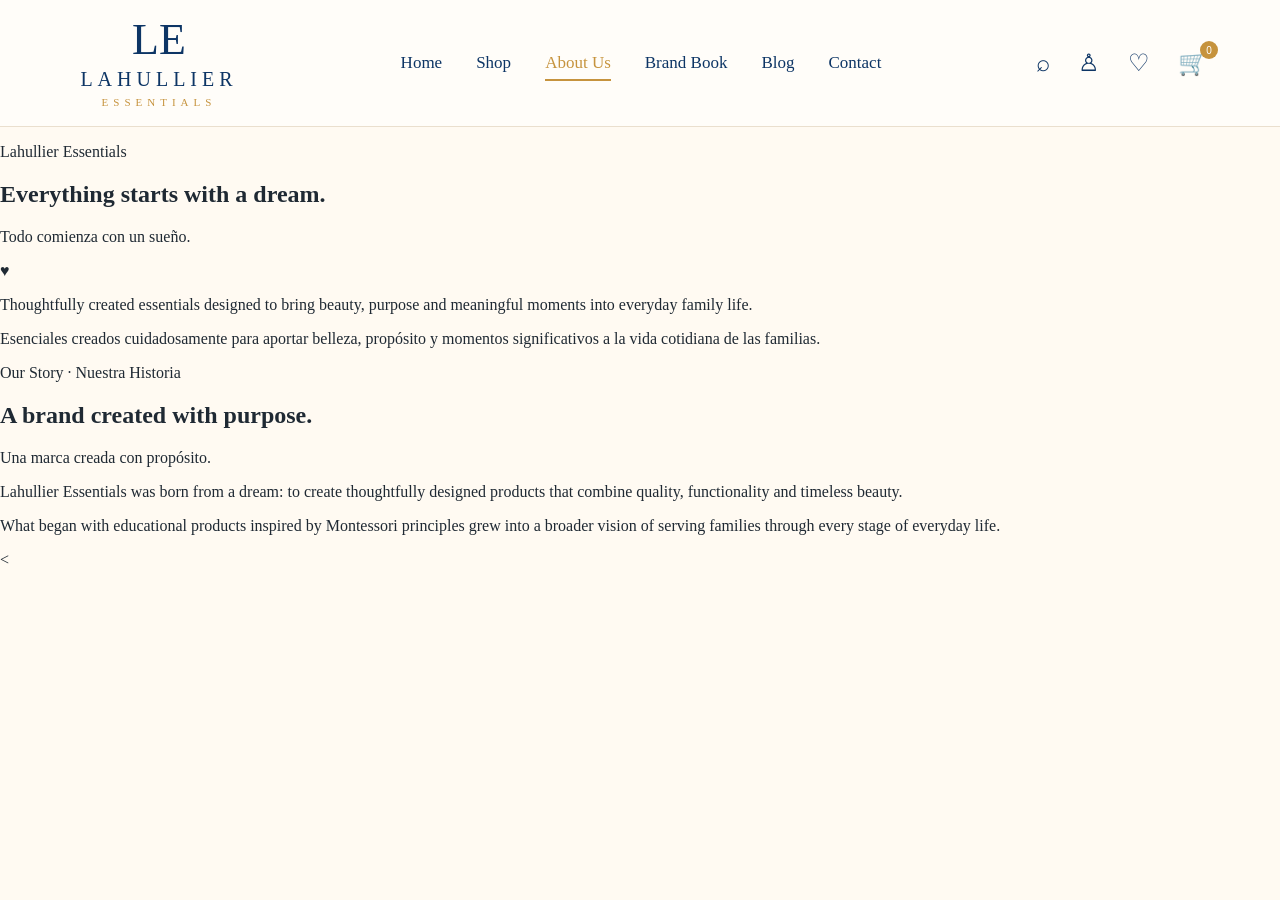
==== about.html @ 842007c2 "Update about.html" ====
<!DOCTYPE html>
<html lang="en">
<head>
    <meta charset="UTF-8">

    <meta
        name="viewport"
        content="width=device-width, initial-scale=1.0"
    >

    <meta
        name="description"
        content="Discover the story, mission, vision and values of Lahullier Essentials."
    >

    <title>About Us | Lahullier Essentials</title>

    <link rel="stylesheet" href="Style.css">
</head>

<body>

    <!-- HEADER -->
    <header class="site-header">

        <a href="index.html" class="brand">
            <div class="brand-monogram">LE</div>

            <div class="brand-name">
                LAHULLIER
            </div>

            <div class="brand-subtitle">
                ESSENTIALS
            </div>
        </a>

        <nav class="main-navigation">
            <a href="index.html">Home</a>
            <a href="shop.html">Shop</a>
            <a href="about.html" class="active">About Us</a>
            <a href="brand-book.html">Brand Book</a>
            <a href="blog.html">Blog</a>
            <a href="contact.html">Contact</a>
        </nav>

        <div class="header-actions">

            <button
                type="button"
                aria-label="Search"
            >
                ⌕
            </button>

            <button
                type="button"
                aria-label="Account"
            >
                ♙
            </button>

            <button
                type="button"
                aria-label="Wishlist"
            >
                ♡
            </button>

            <button
                type="button"
                class="cart-button"
                aria-label="Cart"
            >
                🛒
                <span class="cart-count">0</span>
            </button>

        </div>

    </header>


    <!-- ABOUT HERO -->
    <main>

        <section class="about-hero">

            <div class="about-hero-overlay"></div>

            <div class="about-hero-content">

                <p class="about-eyebrow">
                    Lahullier Essentials
                </p>

                <h1>
                    Everything starts with a dream.
                </h1>

                <p class="about-hero-spanish">
                    Todo comienza con un sueño.
                </p>

                <div class="about-gold-divider">
                    <span></span>
                    <span>♥</span>
                    <span></span>
                </div>

                <p class="about-intro">
                    Thoughtfully created essentials designed to bring
                    beauty, purpose and meaningful moments into everyday
                    family life.
                </p>

                <p class="about-intro-spanish">
                    Esenciales creados cuidadosamente para aportar belleza,
                    propósito y momentos significativos a la vida cotidiana
                    de las familias.
                </p>

            </div>

        </section>


        <!-- OUR STORY -->
        <section class="about-story">

            <div class="about-story-container">

                <div class="about-story-heading">

                    <p class="about-section-label">
                        Our Story · Nuestra Historia
                    </p>

                    <h2>
                        A brand created with purpose.
                    </h2>

                    <p class="about-heading-spanish">
                        Una marca creada con propósito.
                    </p>

                </div>

                <div class="about-story-copy">

                    <div class="about-story-column">

                        <p>
                            Lahullier Essentials was born from a dream:
                            to create thoughtfully designed products that
                            combine quality, functionality and timeless
                            beauty.
                        </p>

                        <p>
                            What began with educational products inspired
                            by Montessori principles grew into a broader
                            vision of serving families through every stage
                            of everyday life.
                        </p>

                    </div>

                    <div class="about-story-column about-story-column-spanish">

                        <
---- Style.css ----
:root {
    --navy: #0d3565;
    --gold: #c6933d;
    --cream: #fffaf2;
    --text: #1f2933;
    --border: #eadfce;
}

* {
    box-sizing: border-box;
}

body {
    margin: 0;
    background: var(--cream);
    color: var(--text);
    font-family: Georgia, "Times New Roman", serif;
}

button,
a {
    font: inherit;
}

.site-header {
    min-height: 120px;
    padding: 18px 5%;
    display: flex;
    align-items: center;
    justify-content: space-between;
    gap: 30px;
    background: rgba(255, 253, 249, 0.97);
    border-bottom: 1px solid var(--border);
}

.brand {
    min-width: 190px;
    color: var(--navy);
    text-align: center;
    text-decoration: none;
}

.brand-monogram {
    font-size: 44px;
    line-height: 1;
}

.brand-name {
    margin-top: 6px;
    font-size: 20px;
    letter-spacing: 5px;
}

.brand-subtitle {
    margin-top: 5px;
    color: var(--gold);
    font-size: 11px;
    letter-spacing: 5px;
}

.main-navigation {
    display: flex;
    align-items: center;
    justify-content: center;
    gap: 34px;
}

.main-navigation a {
    position: relative;
    padding: 12px 0;
    color: var(--navy);
    font-size: 17px;
    text-decoration: none;
}

.main-navigation a:hover,
.main-navigation a.active {
    color: var(--gold);
}

.main-navigation a.active::after {
    content: "";
    position: absolute;
    right: 0;
    bottom: 4px;
    left: 0;
    height: 2px;
    background: var(--gold);
}

.header-actions {
    display: flex;
    align-items: center;
    gap: 12px;
}

.header-actions button {
    position: relative;
    padding: 8px;
    border: 0;
    background: transparent;
    color: var(--navy);
    font-size: 24px;
    cursor: pointer;
}

.cart-count {
    position: absolute;
    top: 0;
    right: -2px;
    width: 18px;
    height: 18px;
    display: grid;
    place-items: center;
    border-radius: 50%;
    background: var(--gold);
    color: white;
    font-family: Arial, sans-serif;
    font-size: 10px;
}

@media (max-width: 950px) {
    .site-header {
        flex-wrap: wrap;
    }

    .main-navigation {
        width: 100%;
        order: 3;
        gap: 18px;
        flex-wrap: wrap;
    }
}
/* ===========================
   HERO
=========================== */

.hero{
    min-height:900px;
    background:#f7f2e8;
    display:flex;
    justify-content:center;
    align-items:center;
    text-align:center;
    padding:120px 30px;
}

.hero-content{
    max-width:900px;
}

.hero-brand{
    margin-bottom:30px;
}

.hero-monogram{
    font-size:110px;
    color:#0d2f63;
    font-family:Georgia,serif;
    line-height:1;
}

.hero-brand-name{
    font-size:60px;
    letter-spacing:8px;
    color:#0d2f63;
    font-family:Georgia,serif;
}

.hero-brand-subtitle{
    margin-top:10px;
    letter-spacing:10px;
    color:#b28b42;
    font-size:22px;
}

.hero-heart{
    color:#b28b42;
    font-size:28px;
    margin-top:20px;
}

}
.hero-title{

    font-size:68px;

    color:#17376d;

    font-family:Georgia,serif;

    line-height:1.2;

    margin-top:40px;

}
.hero-title-spanish{

    font-size:34px;

    margin-top:30px;

    color:#7b5a2f;

    line-height:1.5;

}
/* ===========================
   HERO — AJUSTES COMPLETOS
=========================== */

.hero {
    min-height: 900px;
    padding: 90px 24px 80px;
    background-color: #f8f2e7;
    display: flex;
    align-items: center;
    justify-content: center;
    text-align: center;
}

.hero-content {
    width: min(900px, 100%);
    margin: 0 auto;
}

.hero-title {
    margin: 28px 0 0;
    color: #12386c;
    font-family: Georgia, "Times New Roman", serif;
    font-size: clamp(34px, 5vw, 68px);
    line-height: 1.15;
    font-weight: 500;
}

.hero-title-spanish {
    margin: 26px 0 0;
    color: #7b5a2f;
    font-size: clamp(22px, 3vw, 34px);
    line-height: 1.35;
}

.hero-description {
    max-width: 760px;
    margin: 30px auto 0;
    color: #17376d;
    font-size: 18px;
    line-height: 1.55;
}

.hero-description-spanish {
    color: #6f5430;
}

.hero-divider {
    width: min(340px, 80%);
    margin: 24px auto 0;
    display: flex;
    align-items: center;
    justify-content: center;
    gap: 14px;
}

.hero-divider span:not(.divider-heart) {
    height: 1px;
    flex: 1;
    background: #c9a76a;
}

.divider-heart {
    color: #c6933d;
    font-size: 18px;
}

.hero-divider-small {
    width: min(250px, 70%);
}

.hero-actions {
    margin-top: 34px;
    display: flex;
    justify-content: center;
    gap: 18px;
    flex-wrap: wrap;
}

.hero-button {
    min-width: 210px;
    padding: 14px 24px 12px;
    border: 1px solid #c6933d;
    border-radius: 7px;
    text-decoration: none;
    display: flex;
    flex-direction: column;
    align-items: center;
    gap: 4px;
    transition: 0.2s ease;
}

.hero-button span {
    font-size: 18px;
}

.hero-button small {
    font-size: 13px;
}

.hero-button-primary {
    background: #0d3565;
    color: white;
    border-color: #0d3565;
}

.hero-button-secondary {
    background: rgba(255,255,255,0.55);
    color: #6f5430;
}

.hero-button:hover {
    transform: translateY(-2px);
}

@media (max-width: 700px) {
    .hero {
        min-height: auto;
        padding: 70px 18px 60px;
    }

    .hero-monogram {
        font-size: 72px;
    }

    .hero-brand-name {
        font-size: 34px;
        letter-spacing: 5px;
    }

    .hero-brand-subtitle {
        font-size: 14px;
        letter-spacing: 7px;
    }

    .hero-description {
        font-size: 16px;
    }

    .hero-button {
        width: 100%;
        max-width: 320px;
    }
}
.hero {
  min-height: 100vh;
  background-size: cover;
  background-position: center;
  background-repeat: no-repeat;
  display: flex;
  justify-content: center;
  align-items: center;
  padding: 120px 20px 80px;
}

.hero-content {
  max-width: 820px;
  text-align: center;
}

.hero-content img {
  width: 320px;
  margin-bottom: 25px;
}

.hero-title {
  font-size: 64px;
  line-height: 1.2;
}

.hero-title-spanish {
  font-size: 34px;
  margin-top: 30px;
}

.hero-description,
.hero-description-spanish {
  max-width: 700px;
  margin: 30px auto;
  line-height: 1.8;
}

.hero-buttons {
  margin-top: 45px;
  display: flex;
  justify-content: center;
  gap: 25px;
  flex-wrap: wrap;
}
/* HERO CON EL DISEÑO OFICIAL */

.hero-image-section {
    width: 100%;
    margin: 0;
    padding: 0;
    background: #fffaf2;
    overflow: hidden;
}

.hero-image {
    display: block;
    width: 100%;
    height: auto;
    object-fit: contain;
}
.hero-image {
    display: block;
    width: 100%;
    height: auto;
    object-fit: contain;
}
.hero{
    background-image: url("https://raw.githubusercontent.com/Yissel21/lahullier-essentials-website/main/assets/C2409849-1DB2-41C2-B281-17C211411EC6.png");
    background-size: cover;
    background-position: center;
    background-repeat: no-repeat;

    min-height: 100vh;

    display:flex;
    justify-content:center;
    align-items:center;

    padding:120px 20px;
}
/* Evita que el contenido del Hero se duplique sobre la imagen */
.hero-content {
  display: none;
}

.hero {
  width: 100%;
  min-height: 0;
  aspect-ratio: 1536 / 1024;

  background-image: url("8F7D37EC-8838-4BB7-A083-94ACF7259792.png");
  background-size: cover;
  background-position: center;
  background-repeat: no-repeat;

  padding: 0;
  display: block;
}
.hero {
  width: 100%;
  margin: 0;
  padding: 0;
  min-height: 0;
  display: block;
  background: none;
}

.hero-photo {
  display: block;
  width: 100%;
  height: auto;
  margin: 0;
}
.hero{
    background:none;
    padding:0;
    margin:0;
    min-height:0;
}

.hero-photo{
    display:block;
    width:100%;
    height:auto;
}
.hero {
  margin: 0;
  padding: 0;
  background: none;
  min-height: 0;
}

.hero-photo {
  display: block;
  width: 100%;
  height: auto;
  margin: 0;
}
/* ===========================
   OUR STORY
=========================== */

.story-section {
    padding: 110px 6%;
    background: #fffaf2;
}

.story-container {
    width: min(850px, 100%);
    margin: 0 auto;
    display: grid;
    grid-template-columns: 1fr;
    align-items: center;
    gap: 40px;
    text-align: center;
}
.story-image {
    overflow: hidden;
    border-radius: 6px;
    box-shadow: 0 20px 50px rgba(35, 45, 55, 0.12);
}

.story-image img {
    display: block;
    width: 100%;
    min-height: 620px;
    object-fit: cover;
    object-position: center;
}

.story-content {
    max-width: 850px;
    margin: 0 auto;
    text-align: center;
}

.section-label {
    margin: 0 0 16px;
    color: #c6933d;
    font-family: Arial, sans-serif;
    font-size: 13px;
    font-weight: 700;
    letter-spacing: 3px;
    text-transform: uppercase;
}

.story-content h2 {
    margin: 0;
    color: #0d3565;
    font-family: Georgia, "Times New Roman", serif;
    font-size: clamp(38px, 5vw, 62px);
    font-weight: 500;
    line-height: 1.1;
}

.story-heading-spanish {
    margin: 14px 0 0;
    color: #9b7538;
    font-size: 25px;
    font-style: italic;
}

.story-divider {
    width: 210px;
    margin: 28px auto;
    display: flex;
    align-items: center;
    gap: 12px;
}

.story-divider span:first-child,
.story-divider span:last-child {
    height: 1px;
    flex: 1;
    background: #c9a76a;
}

.story-divider span:nth-child(2) {
    color: #c6933d;
}

.story-content p {
    color: #26384d;
    font-family: Arial, sans-serif;
    font-size: 17px;
    line-height: 1.75;
}

.story-content .story-spanish {
    color: #745c3c;
    font-style: italic;
}

.story-button {
    width: fit-content;
    margin: 30px auto 0;
    padding: 14px 30px;
    display: flex;
    flex-direction: column;
    align-items: center;
    gap: 3px;
    border-radius: 6px;
    background: #0d3565;
    color: #ffffff;
    text-decoration: none;
    transition: transform 0.2s ease, background 0.2s ease;
}

.story-button span {
    font-size: 17px;
}

.story-button small {
    color: #ead6ae;
    font-size: 12px;
}

.story-button:hover {
    transform: translateY(-2px);
    background: #09294f;
}

@media (max-width: 850px) {
    .story-section {
        padding: 75px 22px;
    }

    .story-container {
        grid-template-columns: 1fr;
        gap: 45px;
    }

    .story-image img {
        min-height: 420px;
    }

    .story-content {
        max-width: none;
    }
}

@media (max-width: 520px) {
    .story-section {
        padding: 55px 18px;
    }

    .story-image img {
        min-height: 320px;
    }

    .story-content p {
        font-size: 16px;
    }

    .story-button {
        width: 100%;
    }
}
html {
    scroll-behavior: smooth;
}
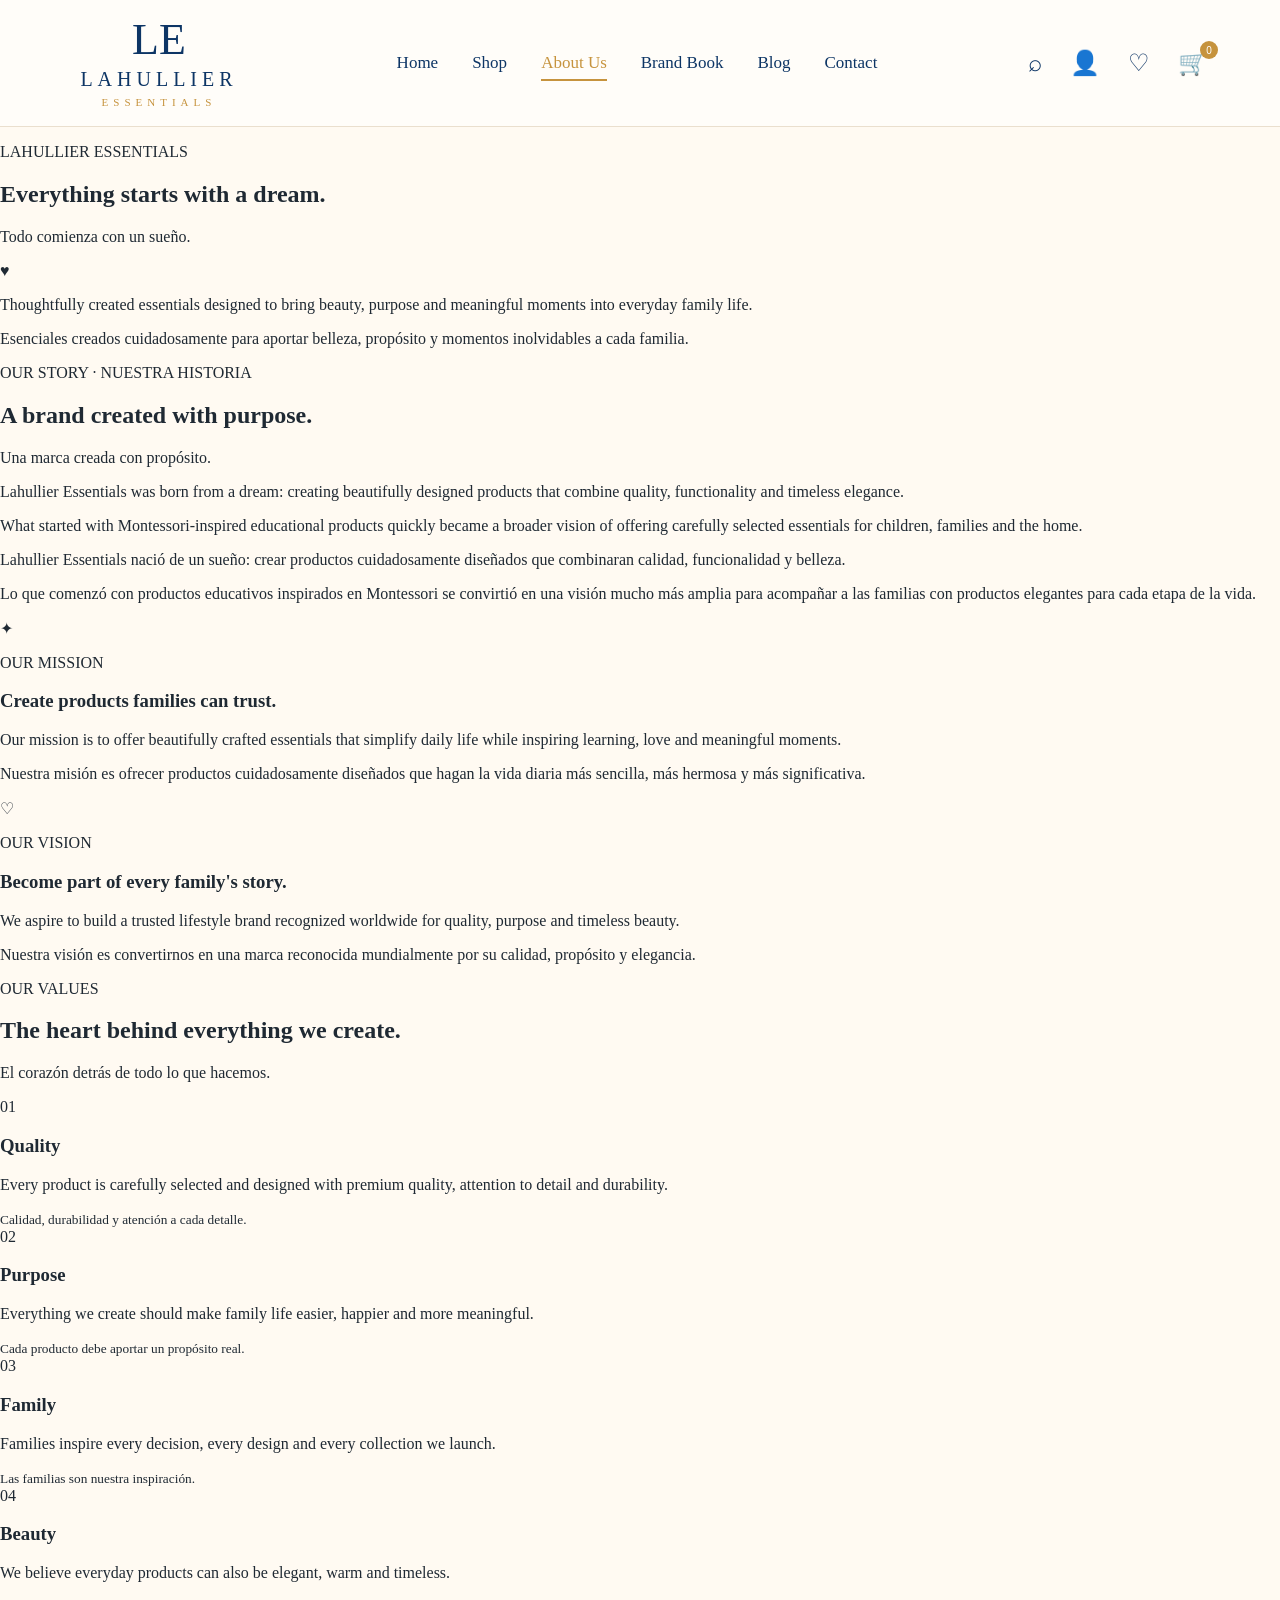
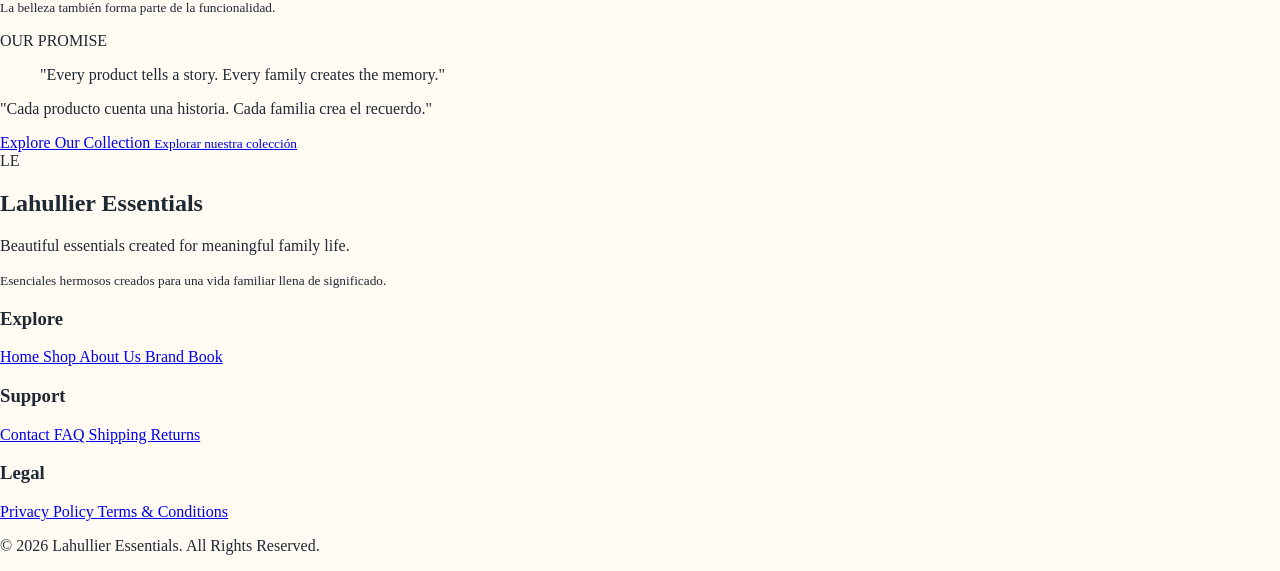
==== commit bceeaa50: "Update about.html" ====
--- a/about.html
+++ b/about.html
@@ -1,171 +1,642 @@
 <!DOCTYPE html>
 <html lang="en">
+
 <head>
-    <meta charset="UTF-8">
-
-    <meta
-        name="viewport"
-        content="width=device-width, initial-scale=1.0"
-    >
-
-    <meta
-        name="description"
-        content="Discover the story, mission, vision and values of Lahullier Essentials."
-    >
-
-    <title>About Us | Lahullier Essentials</title>
-
-    <link rel="stylesheet" href="Style.css">
+
+<meta charset="UTF-8">
+
+<meta name="viewport"
+content="width=device-width, initial-scale=1.0">
+
+<meta name="description"
+content="Discover the story behind Lahullier Essentials.">
+
+<title>About Us | Lahullier Essentials</title>
+
+<link rel="stylesheet" href="Style.css">
+
 </head>
 
 <body>
 
-    <!-- HEADER -->
-    <header class="site-header">
-
-        <a href="index.html" class="brand">
-            <div class="brand-monogram">LE</div>
-
-            <div class="brand-name">
-                LAHULLIER
-            </div>
-
-            <div class="brand-subtitle">
-                ESSENTIALS
-            </div>
-        </a>
-
-        <nav class="main-navigation">
-            <a href="index.html">Home</a>
-            <a href="shop.html">Shop</a>
-            <a href="about.html" class="active">About Us</a>
-            <a href="brand-book.html">Brand Book</a>
-            <a href="blog.html">Blog</a>
-            <a href="contact.html">Contact</a>
-        </nav>
-
-        <div class="header-actions">
-
-            <button
-                type="button"
-                aria-label="Search"
-            >
-                ⌕
-            </button>
-
-            <button
-                type="button"
-                aria-label="Account"
-            >
-                ♙
-            </button>
-
-            <button
-                type="button"
-                aria-label="Wishlist"
-            >
-                ♡
-            </button>
-
-            <button
-                type="button"
-                class="cart-button"
-                aria-label="Cart"
-            >
-                🛒
-                <span class="cart-count">0</span>
-            </button>
-
-        </div>
-
-    </header>
-
-
-    <!-- ABOUT HERO -->
-    <main>
-
-        <section class="about-hero">
-
-            <div class="about-hero-overlay"></div>
-
-            <div class="about-hero-content">
-
-                <p class="about-eyebrow">
-                    Lahullier Essentials
-                </p>
-
-                <h1>
-                    Everything starts with a dream.
-                </h1>
-
-                <p class="about-hero-spanish">
-                    Todo comienza con un sueño.
-                </p>
-
-                <div class="about-gold-divider">
-                    <span></span>
-                    <span>♥</span>
-                    <span></span>
-                </div>
-
-                <p class="about-intro">
-                    Thoughtfully created essentials designed to bring
-                    beauty, purpose and meaningful moments into everyday
-                    family life.
-                </p>
-
-                <p class="about-intro-spanish">
-                    Esenciales creados cuidadosamente para aportar belleza,
-                    propósito y momentos significativos a la vida cotidiana
-                    de las familias.
-                </p>
-
-            </div>
-
-        </section>
-
-
-        <!-- OUR STORY -->
-        <section class="about-story">
-
-            <div class="about-story-container">
-
-                <div class="about-story-heading">
-
-                    <p class="about-section-label">
-                        Our Story · Nuestra Historia
-                    </p>
-
-                    <h2>
-                        A brand created with purpose.
-                    </h2>
-
-                    <p class="about-heading-spanish">
-                        Una marca creada con propósito.
-                    </p>
-
-                </div>
-
-                <div class="about-story-copy">
-
-                    <div class="about-story-column">
-
-                        <p>
-                            Lahullier Essentials was born from a dream:
-                            to create thoughtfully designed products that
-                            combine quality, functionality and timeless
-                            beauty.
-                        </p>
-
-                        <p>
-                            What began with educational products inspired
-                            by Montessori principles grew into a broader
-                            vision of serving families through every stage
-                            of everyday life.
-                        </p>
-
-                    </div>
-
-                    <div class="about-story-column about-story-column-spanish">
-
-                        <
+<header class="site-header">
+
+<a href="index.html" class="brand">
+
+<div class="brand-monogram">
+LE
+</div>
+
+<div class="brand-name">
+LAHULLIER
+</div>
+
+<div class="brand-subtitle">
+ESSENTIALS
+</div>
+
+</a>
+
+<nav class="main-navigation">
+
+<a href="index.html">
+Home
+</a>
+
+<a href="shop.html">
+Shop
+</a>
+
+<a href="about.html" class="active">
+About Us
+</a>
+
+<a href="brand-book.html">
+Brand Book
+</a>
+
+<a href="blog.html">
+Blog
+</a>
+
+<a href="contact.html">
+Contact
+</a>
+
+</nav>
+
+<div class="header-actions">
+
+<button>⌕</button>
+
+<button>👤</button>
+
+<button>♡</button>
+
+<button class="cart-button">
+🛒
+<span class="cart-count">0</span>
+</button>
+
+</div>
+
+</header>
+
+<main>
+
+<section class="about-hero">
+
+<div class="about-hero-overlay"></div>
+
+<div class="about-hero-content">
+
+<p class="about-eyebrow">
+LAHULLIER ESSENTIALS
+</p>
+
+<h1>
+Everything starts with a dream.
+</h1>
+
+<p class="about-hero-spanish">
+Todo comienza con un sueño.
+</p>
+
+<div class="about-gold-divider">
+
+<span></span>
+
+<span>♥</span>
+
+<span></span>
+
+</div>
+
+<p class="about-intro">
+
+Thoughtfully created essentials
+designed to bring beauty,
+purpose and meaningful moments
+into everyday family life.
+
+</p>
+
+<p class="about-intro-spanish">
+
+Esenciales creados cuidadosamente
+para aportar belleza,
+propósito y momentos
+inolvidables a cada familia.
+
+</p>
+
+</div>
+
+</section>
+
+<section class="about-story">
+
+<div class="about-story-container">
+
+<div class="about-story-heading">
+
+<p class="about-section-label">
+
+OUR STORY · NUESTRA HISTORIA
+
+</p>
+
+<h2>
+
+A brand created with purpose.
+
+</h2>
+
+<p class="about-heading-spanish">
+
+Una marca creada con propósito.
+
+</p>
+
+</div>
+
+<div class="about-story-copy">
+
+<div class="about-story-column">
+    <p>
+
+Lahullier Essentials was born from
+a dream: creating beautifully
+designed products that combine
+quality, functionality and timeless
+elegance.
+
+</p>
+
+<p>
+
+What started with Montessori-inspired
+educational products quickly became
+a broader vision of offering carefully
+selected essentials for children,
+families and the home.
+
+</p>
+
+</div>
+
+<div class="about-story-column about-story-column-spanish">
+
+<p>
+
+Lahullier Essentials nació de un sueño:
+crear productos cuidadosamente
+diseñados que combinaran calidad,
+funcionalidad y belleza.
+
+</p>
+
+<p>
+
+Lo que comenzó con productos
+educativos inspirados en Montessori
+se convirtió en una visión mucho más
+amplia para acompañar a las familias
+con productos elegantes para cada
+etapa de la vida.
+
+</p>
+
+</div>
+
+</div>
+
+</div>
+
+</section>
+
+<section class="about-purpose">
+
+<div class="about-purpose-container">
+
+<article class="about-purpose-card">
+
+<div class="about-card-icon">
+
+✦
+
+</div>
+
+<p class="about-card-label">
+
+OUR MISSION
+
+</p>
+
+<h3>
+
+Create products families can trust.
+
+</h3>
+
+<p>
+
+Our mission is to offer beautifully
+crafted essentials that simplify
+daily life while inspiring learning,
+love and meaningful moments.
+
+</p>
+
+<p class="about-card-spanish">
+
+Nuestra misión es ofrecer productos
+cuidadosamente diseñados que hagan
+la vida diaria más sencilla,
+más hermosa y más significativa.
+
+</p>
+
+</article>
+
+<article class="about-purpose-card">
+
+<div class="about-card-icon">
+
+♡
+
+</div>
+
+<p class="about-card-label">
+
+OUR VISION
+
+</p>
+
+<h3>
+
+Become part of every family's story.
+
+</h3>
+
+<p>
+
+We aspire to build a trusted lifestyle
+brand recognized worldwide for
+quality, purpose and timeless beauty.
+
+</p>
+
+<p class="about-card-spanish">
+
+Nuestra visión es convertirnos en una
+marca reconocida mundialmente por
+su calidad, propósito y elegancia.
+
+</p>
+
+</article>
+
+</div>
+
+</section>
+
+<section class="about-values">
+
+<div class="about-values-container">
+
+<div class="about-values-heading">
+
+<p class="about-section-label">
+
+OUR VALUES
+
+</p>
+
+<h2>
+
+The heart behind everything
+we create.
+
+</h2>
+
+<p class="about-heading-spanish">
+
+El corazón detrás de todo lo que hacemos.
+
+</p>
+
+</div>
+
+<div class="about-values-grid">
+    <article class="about-value">
+
+<span class="about-value-number">
+01
+</span>
+
+<h3>
+Quality
+</h3>
+
+<p>
+
+Every product is carefully selected
+and designed with premium quality,
+attention to detail and durability.
+
+</p>
+
+<small>
+
+Calidad, durabilidad y atención
+a cada detalle.
+
+</small>
+
+</article>
+
+
+<article class="about-value">
+
+<span class="about-value-number">
+02
+</span>
+
+<h3>
+Purpose
+</h3>
+
+<p>
+
+Everything we create should make
+family life easier, happier and
+more meaningful.
+
+</p>
+
+<small>
+
+Cada producto debe aportar
+un propósito real.
+
+</small>
+
+</article>
+
+
+<article class="about-value">
+
+<span class="about-value-number">
+03
+</span>
+
+<h3>
+Family
+</h3>
+
+<p>
+
+Families inspire every decision,
+every design and every collection
+we launch.
+
+</p>
+
+<small>
+
+Las familias son nuestra inspiración.
+
+</small>
+
+</article>
+
+
+<article class="about-value">
+
+<span class="about-value-number">
+04
+</span>
+
+<h3>
+Beauty
+</h3>
+
+<p>
+
+We believe everyday products can
+also be elegant, warm and timeless.
+
+</p>
+
+<small>
+
+La belleza también forma parte
+de la funcionalidad.
+
+</small>
+
+</article>
+
+</div>
+
+</div>
+
+</section>
+
+
+<section class="about-promise">
+
+<div class="about-promise-content">
+
+<p class="about-section-label">
+
+OUR PROMISE
+
+</p>
+
+<blockquote>
+
+"Every product tells a story.
+Every family creates the memory."
+
+</blockquote>
+
+<p class="about-promise-spanish">
+
+"Cada producto cuenta una historia.
+Cada familia crea el recuerdo."
+
+</p>
+
+<a href="shop.html"
+class="about-primary-button">
+
+<span>
+
+Explore Our Collection
+
+</span>
+
+<small>
+
+Explorar nuestra colección
+
+</small>
+
+</a>
+
+</div>
+
+</section>
+
+</main>
+<!-- FOOTER -->
+
+<footer class="site-footer">
+
+<div class="footer-container">
+
+<div class="footer-brand">
+
+<div class="footer-monogram">
+
+LE
+
+</div>
+
+<h2>
+
+Lahullier Essentials
+
+</h2>
+
+<p>
+
+Beautiful essentials created
+for meaningful family life.
+
+</p>
+
+<small>
+
+Esenciales hermosos creados
+para una vida familiar llena
+de significado.
+
+</small>
+
+</div>
+
+
+<div class="footer-links">
+
+<h3>
+
+Explore
+
+</h3>
+
+<a href="index.html">
+
+Home
+
+</a>
+
+<a href="shop.html">
+
+Shop
+
+</a>
+
+<a href="about.html">
+
+About Us
+
+</a>
+
+<a href="brand-book.html">
+
+Brand Book
+
+</a>
+
+</div>
+
+
+<div class="footer-links">
+
+<h3>
+
+Support
+
+</h3>
+
+<a href="contact.html">
+
+Contact
+
+</a>
+
+<a href="faq.html">
+
+FAQ
+
+</a>
+
+<a href="shipping.html">
+
+Shipping
+
+</a>
+
+<a href="returns.html">
+
+Returns
+
+</a>
+
+</div>
+
+
+<div class="footer-links">
+
+<h3>
+
+Legal
+
+</h3>
+
+<a href="privacy.html">
+
+Privacy Policy
+
+</a>
+
+<a href="terms.html">
+
+Terms & Conditions
+
+</a>
+
+</div>
+
+</div>
+
+<div class="footer-bottom">
+
+<p>
+
+© 2026 Lahullier Essentials.
+All Rights Reserved.
+
+</p>
+
+</div>
+
+</footer>
+
+<script src="Script.js"></script>
+</body>
+
+</html>
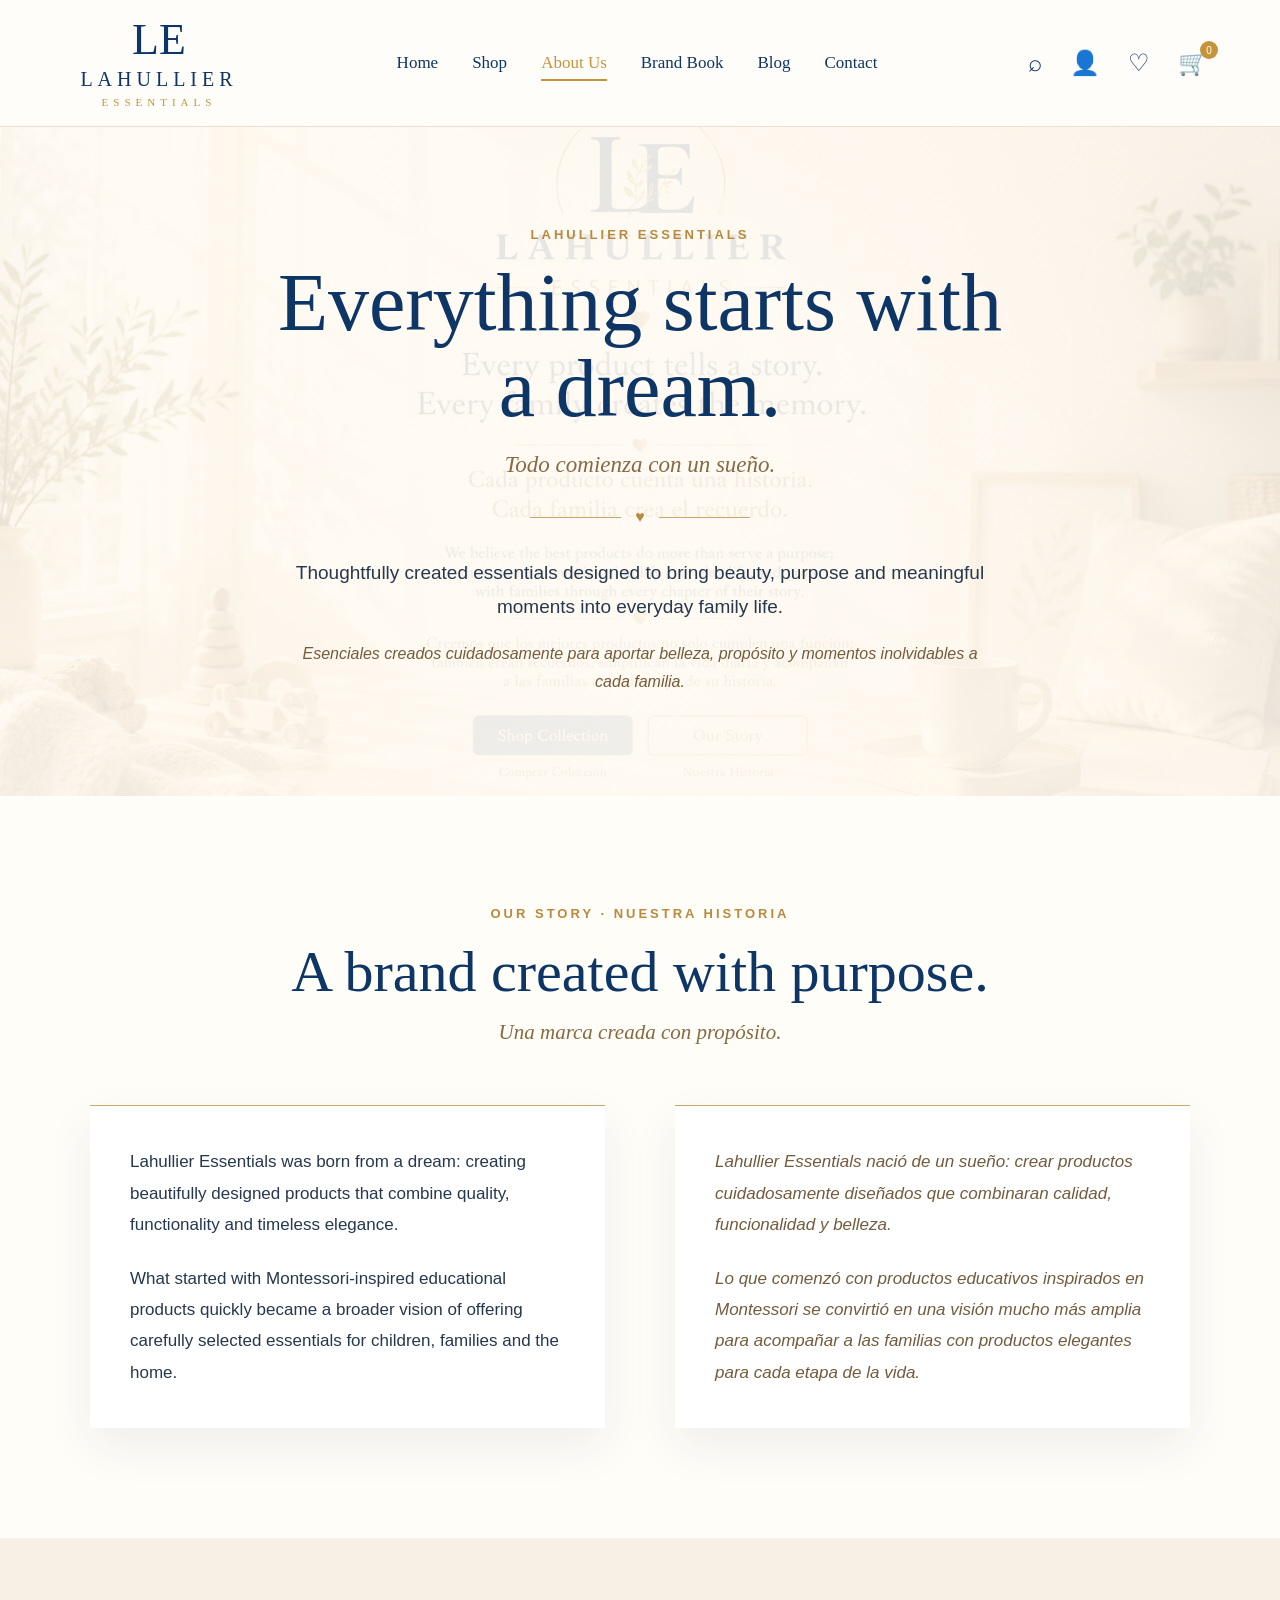
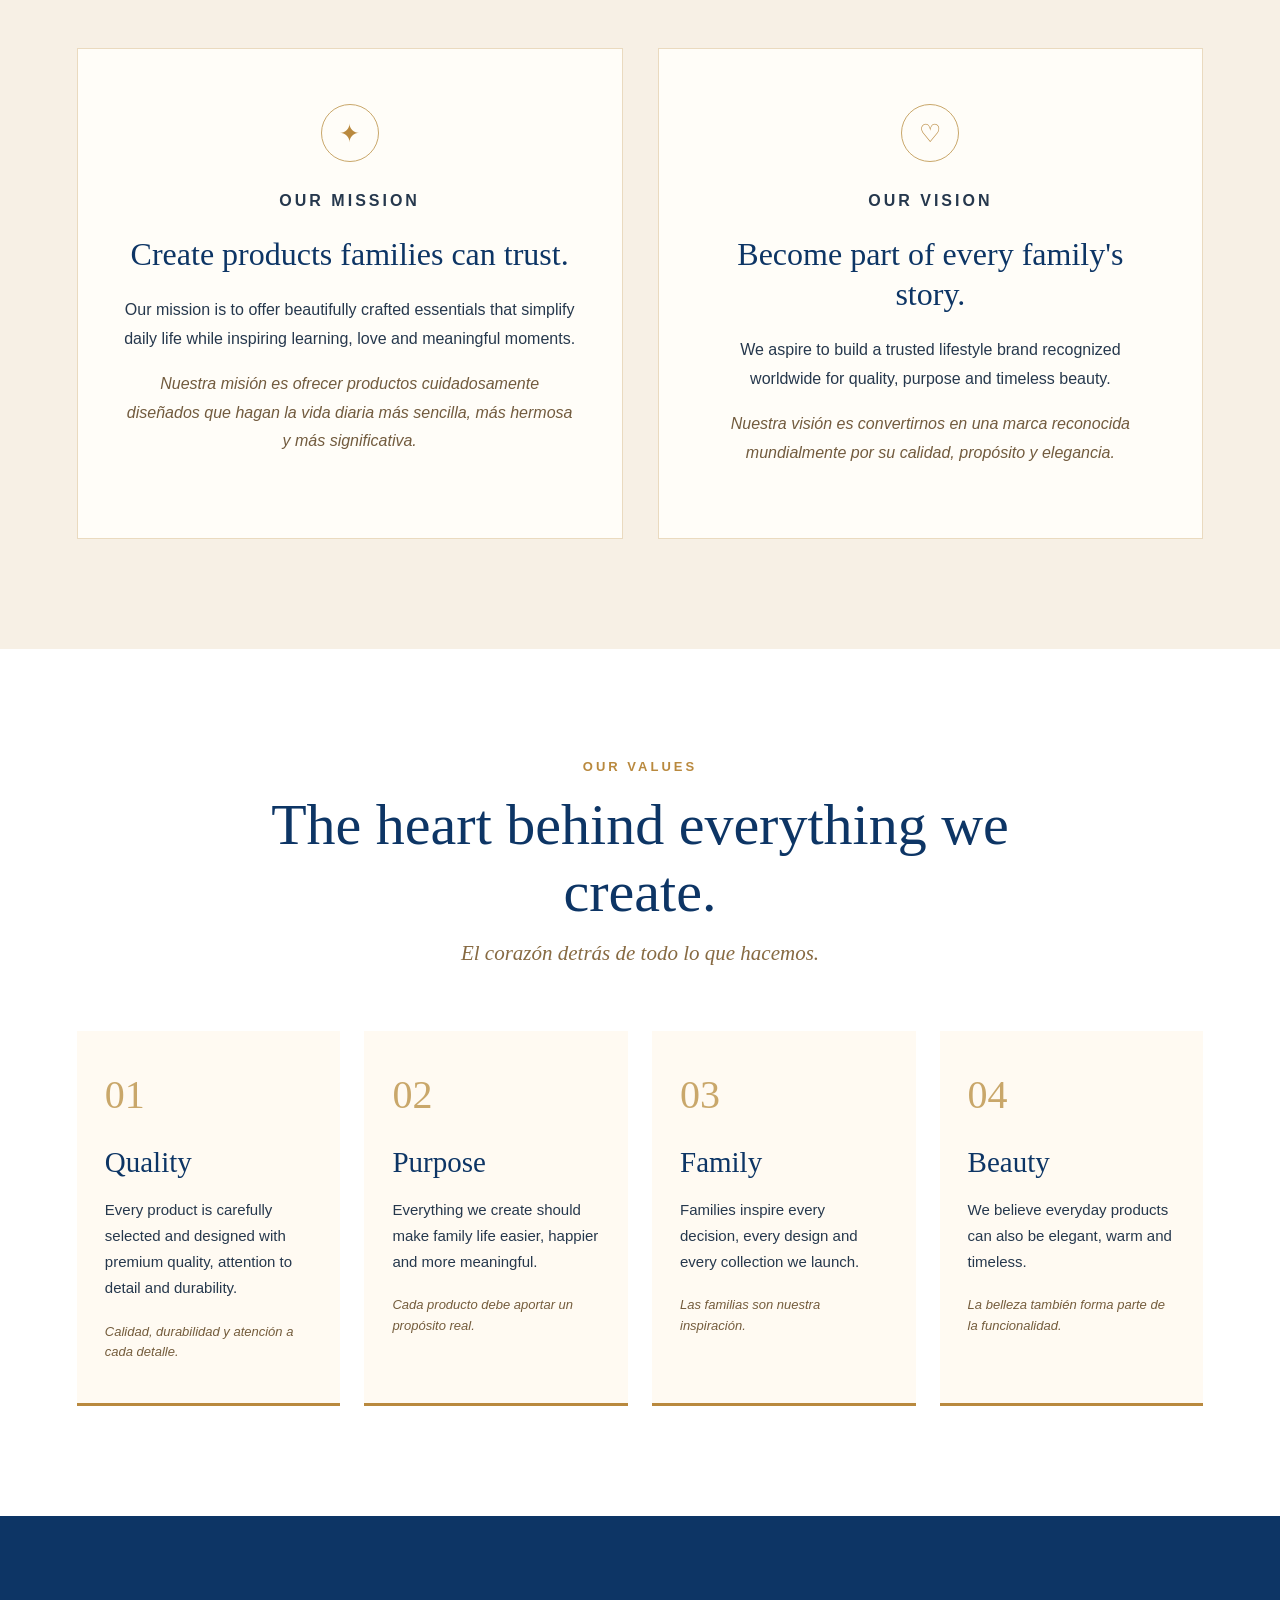
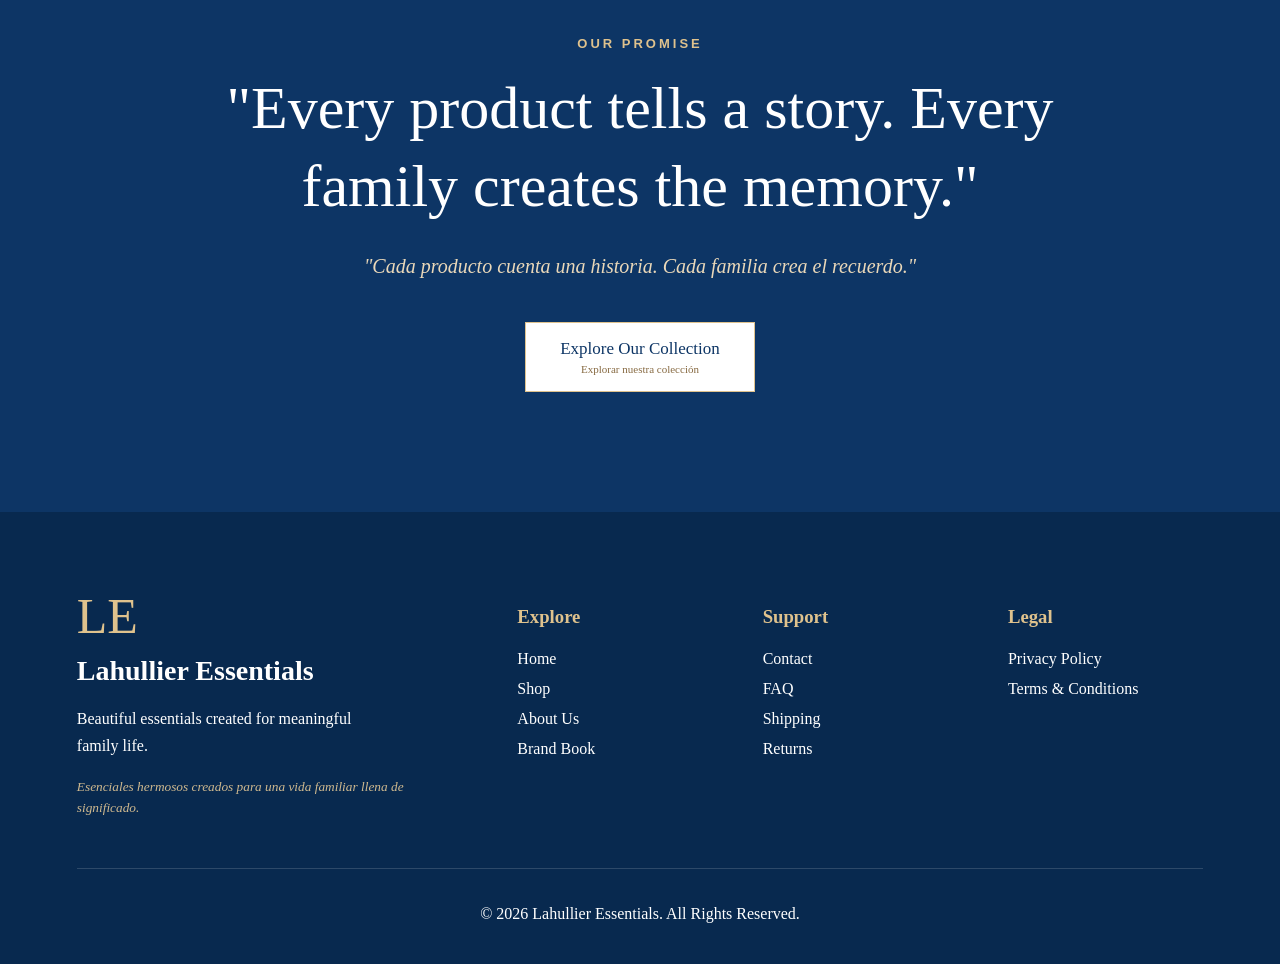
==== commit 8c5cd122: "Update about.html" ====
--- a/about.html
+++ b/about.html
@@ -13,7 +13,7 @@
 
 <title>About Us | Lahullier Essentials</title>
 
-<link rel="stylesheet" href="Style.css">
+<link rel="stylesheet" href="Style.css?v=2">
 
 </head>
 
--- a/Style.css
+++ b/Style.css
@@ -651,3 +651,577 @@
 html {
     scroll-behavior: smooth;
 }
+/* =========================================
+   ABOUT US PAGE - BLOQUE 1
+========================================= */
+
+.about-hero {
+    position: relative;
+    min-height: 650px;
+    padding: 100px 24px;
+    display: flex;
+    align-items: center;
+    justify-content: center;
+    overflow: hidden;
+    background:
+        linear-gradient(
+            rgba(255, 250, 242, 0.82),
+            rgba(255, 250, 242, 0.90)
+        ),
+        url("assets/IMG_7998.jpeg") center / cover no-repeat;
+}
+
+.about-hero-overlay {
+    position: absolute;
+    inset: 0;
+    background: linear-gradient(
+        90deg,
+        rgba(255, 250, 242, 0.10),
+        rgba(255, 250, 242, 0.45),
+        rgba(255, 250, 242, 0.10)
+    );
+}
+
+.about-hero-content {
+    position: relative;
+    z-index: 2;
+    width: min(800px, 100%);
+    margin: 0 auto;
+    text-align: center;
+}
+
+.about-eyebrow,
+.about-section-label,
+.about-card-label {
+    margin: 0 0 18px;
+    color: #b9893e;
+    font-family: Arial, sans-serif;
+    font-size: 13px;
+    font-weight: 700;
+    letter-spacing: 3px;
+    text-transform: uppercase;
+}
+
+.about-hero h1 {
+    max-width: 780px;
+    margin: 0 auto;
+    color: #0d3565;
+    font-family: Georgia, "Times New Roman", serif;
+    font-size: clamp(48px, 7vw, 82px);
+    font-weight: 500;
+    line-height: 1.05;
+}
+
+.about-hero-spanish {
+    margin: 20px 0 0;
+    color: #856a46;
+    font-family: Georgia, "Times New Roman", serif;
+    font-size: 23px;
+    font-style: italic;
+}
+
+.about-gold-divider {
+    width: 220px;
+    margin: 30px auto;
+    display: flex;
+    align-items: center;
+    gap: 14px;
+}
+
+.about-gold-divider span:first-child,
+.about-gold-divider span:last-child {
+    height: 1px;
+    flex: 1;
+    background: #c9a76a;
+}
+
+.about-gold-divider span:nth-child(2) {
+    color: #b9893e;
+}
+
+.about-intro {
+    max-width: 690px;
+    margin: 0 auto;
+    color: #26384d;
+    font-family: Arial, sans-serif;
+    font-size: 19px;
+    line-height: 1.8;
+}
+
+.about-intro-spanish {
+    max-width: 690px;
+    margin: 15px auto 0;
+    color: #745c3c;
+    font-family: Arial, sans-serif;
+    font-size: 16px;
+    font-style: italic;
+    line-height: 1.75;
+}
+
+
+/* OUR STORY */
+
+.about-story {
+    padding: 110px 6%;
+    background: #fffdf8;
+}
+
+.about-story-container {
+    width: min(1100px, 100%);
+    margin: 0 auto;
+}
+
+.about-story-heading {
+    max-width: 760px;
+    margin: 0 auto 60px;
+    text-align: center;
+}
+
+.about-story-heading h2 {
+    margin: 0;
+    color: #0d3565;
+    font-family: Georgia, "Times New Roman", serif;
+    font-size: clamp(38px, 5vw, 58px);
+    font-weight: 500;
+    line-height: 1.15;
+}
+
+.about-heading-spanish {
+    margin: 15px 0 0;
+    color: #876a42;
+    font-size: 21px;
+    font-style: italic;
+}
+
+.about-story-copy {
+    display: grid;
+    grid-template-columns: 1fr 1fr;
+    gap: 70px;
+}
+
+.about-story-column {
+    position: relative;
+    padding: 40px;
+    border-top: 1px solid #c9a76a;
+    background: #ffffff;
+    box-shadow: 0 18px 45px rgba(27, 43, 62, 0.07);
+}
+
+.about-story-column p {
+    margin: 0 0 22px;
+    color: #26384d;
+    font-family: Arial, sans-serif;
+    font-size: 17px;
+    line-height: 1.85;
+}
+
+.about-story-column p:last-child {
+    margin-bottom: 0;
+}
+
+.about-story-column-spanish p {
+    color: #725b3e;
+    font-style: italic;
+}
+/* =========================================
+   ABOUT US PAGE - BLOQUE 2
+========================================= */
+
+/* MISSION AND VISION */
+
+.about-purpose {
+    padding: 110px 6%;
+    background: #f7f0e5;
+}
+
+.about-purpose-container {
+    width: min(1150px, 100%);
+    margin: 0 auto;
+    display: grid;
+    grid-template-columns: 1fr 1fr;
+    gap: 35px;
+}
+
+.about-purpose-card {
+    padding: 55px 45px;
+    border: 1px solid rgba(185, 137, 62, 0.3);
+    background: #fffdf8;
+    text-align: center;
+    transition:
+        transform 0.25s ease,
+        box-shadow 0.25s ease;
+}
+
+.about-purpose-card:hover {
+    transform: translateY(-5px);
+    box-shadow: 0 20px 45px rgba(28, 47, 69, 0.1);
+}
+
+.about-card-icon {
+    width: 58px;
+    height: 58px;
+    margin: 0 auto 25px;
+    display: grid;
+    place-items: center;
+    border: 1px solid #c9a76a;
+    border-radius: 50%;
+    color: #b9893e;
+    font-size: 25px;
+}
+
+.about-purpose-card h3 {
+    margin: 0 0 22px;
+    color: #0d3565;
+    font-family: Georgia, "Times New Roman", serif;
+    font-size: 32px;
+    font-weight: 500;
+    line-height: 1.25;
+}
+
+.about-purpose-card p {
+    color: #26384d;
+    font-family: Arial, sans-serif;
+    font-size: 16px;
+    line-height: 1.8;
+}
+
+.about-purpose-card .about-card-spanish {
+    color: #725b3e;
+    font-style: italic;
+}
+
+
+/* VALUES */
+
+.about-values {
+    padding: 110px 6%;
+    background: #ffffff;
+}
+
+.about-values-container {
+    width: min(1200px, 100%);
+    margin: 0 auto;
+}
+
+.about-values-heading {
+    max-width: 780px;
+    margin: 0 auto 65px;
+    text-align: center;
+}
+
+.about-values-heading h2 {
+    margin: 0;
+    color: #0d3565;
+    font-family: Georgia, "Times New Roman", serif;
+    font-size: clamp(38px, 5vw, 58px);
+    font-weight: 500;
+    line-height: 1.15;
+}
+
+.about-values-grid {
+    display: grid;
+    grid-template-columns: repeat(4, 1fr);
+    gap: 24px;
+}
+
+.about-value {
+    min-height: 320px;
+    padding: 40px 28px;
+    border-bottom: 3px solid #b9893e;
+    background: #fffaf2;
+}
+
+.about-value-number {
+    color: #c9a76a;
+    font-family: Georgia, "Times New Roman", serif;
+    font-size: 40px;
+}
+
+.about-value h3 {
+    margin: 28px 0 18px;
+    color: #0d3565;
+    font-family: Georgia, "Times New Roman", serif;
+    font-size: 29px;
+    font-weight: 500;
+}
+
+.about-value p {
+    color: #26384d;
+    font-family: Arial, sans-serif;
+    font-size: 15px;
+    line-height: 1.75;
+}
+
+.about-value small {
+    display: block;
+    margin-top: 20px;
+    color: #745c3c;
+    font-family: Arial, sans-serif;
+    font-size: 13px;
+    font-style: italic;
+    line-height: 1.6;
+}
+/* =========================================
+   ABOUT US PAGE - BLOQUE 3
+========================================= */
+
+/* PROMISE */
+
+.about-promise{
+    padding:120px 24px;
+    background:#0d3565;
+}
+
+.about-promise-content{
+    width:min(850px,100%);
+    margin:0 auto;
+    text-align:center;
+}
+
+.about-promise .about-section-label{
+    color:#dfc28d;
+}
+
+.about-promise blockquote{
+    margin:0;
+    color:#fff;
+    font-family:Georgia,"Times New Roman",serif;
+    font-size:clamp(38px,5vw,60px);
+    line-height:1.3;
+    font-weight:400;
+}
+
+.about-promise-spanish{
+    margin:25px 0 0;
+    color:#ead8b9;
+    font-size:20px;
+    font-style:italic;
+    line-height:1.6;
+}
+
+.about-primary-button{
+    width:fit-content;
+    margin:40px auto 0;
+    padding:16px 34px;
+    display:flex;
+    flex-direction:column;
+    align-items:center;
+    gap:4px;
+    background:#fff;
+    color:#0d3565;
+    border:1px solid #dfc28d;
+    text-decoration:none;
+    transition:.25s;
+}
+
+.about-primary-button:hover{
+    transform:translateY(-4px);
+    background:#fff8eb;
+}
+
+.about-primary-button span{
+    font-family:Georgia,"Times New Roman",serif;
+    font-size:17px;
+}
+
+.about-primary-button small{
+    color:#876a42;
+    font-size:11px;
+}
+
+
+/* FOOTER */
+
+.site-footer{
+    padding:75px 6% 25px;
+    background:#08294f;
+    color:#fff;
+}
+
+.footer-container{
+    width:min(1200px,100%);
+    margin:0 auto;
+    display:grid;
+    grid-template-columns:2fr 1fr 1fr 1fr;
+    gap:50px;
+}
+
+.footer-monogram{
+    color:#dfc28d;
+    font-size:50px;
+    font-family:Georgia,"Times New Roman",serif;
+}
+
+.footer-brand h2{
+    margin:10px 0 18px;
+    font-size:28px;
+    font-family:Georgia,"Times New Roman",serif;
+}
+
+.footer-brand p{
+    max-width:320px;
+    line-height:1.7;
+}
+
+.footer-brand small{
+    display:block;
+    margin-top:10px;
+    color:#cfb98f;
+    font-style:italic;
+    line-height:1.6;
+}
+
+.footer-links{
+    display:flex;
+    flex-direction:column;
+    gap:12px;
+}
+
+.footer-links h3{
+    margin-bottom:10px;
+    color:#dfc28d;
+}
+
+.footer-links a{
+    color:#fff;
+    text-decoration:none;
+}
+
+.footer-links a:hover{
+    color:#dfc28d;
+}
+
+.footer-bottom{
+    width:min(1200px,100%);
+    margin:50px auto 0;
+    padding-top:20px;
+    border-top:1px solid rgba(255,255,255,.15);
+    text-align:center;
+}
+/* =========================================
+   ABOUT US PAGE - BLOQUE 4
+   RESPONSIVE
+========================================= */
+
+@media (max-width: 950px){
+
+    .about-story-copy,
+    .about-purpose-container{
+        grid-template-columns:1fr;
+    }
+
+    .about-values-grid{
+        grid-template-columns:repeat(2,1fr);
+    }
+
+    .footer-container{
+        grid-template-columns:1fr 1fr;
+    }
+
+    .main-navigation{
+        gap:18px;
+    }
+
+}
+
+
+@media (max-width: 700px){
+
+    .about-hero{
+        min-height:560px;
+        padding:80px 20px;
+    }
+
+    .about-hero h1{
+        font-size:48px;
+    }
+
+    .about-intro{
+        font-size:17px;
+    }
+
+    .about-story,
+    .about-purpose,
+    .about-values{
+        padding:75px 22px;
+    }
+
+    .about-story-column,
+    .about-purpose-card{
+        padding:38px 25px;
+    }
+
+    .about-values-grid{
+        grid-template-columns:1fr;
+    }
+
+    .about-value{
+        min-height:auto;
+    }
+
+    .about-promise{
+        padding:85px 22px;
+    }
+
+    .footer-container{
+        grid-template-columns:1fr;
+    }
+
+    .site-header{
+        flex-wrap:wrap;
+        justify-content:center;
+        gap:20px;
+        padding:20px;
+    }
+
+    .main-navigation{
+        width:100%;
+        justify-content:center;
+        flex-wrap:wrap;
+        gap:14px 20px;
+    }
+
+    .header-actions{
+        justify-content:center;
+    }
+
+}
+
+
+@media (max-width: 520px){
+
+    .about-hero h1{
+        font-size:42px;
+    }
+
+    .about-hero-spanish{
+        font-size:19px;
+    }
+
+    .about-story-heading h2,
+    .about-values-heading h2{
+        font-size:38px;
+    }
+
+    .about-purpose-card h3{
+        font-size:28px;
+    }
+
+    .about-promise blockquote{
+        font-size:36px;
+    }
+
+    .about-primary-button{
+        width:100%;
+        box-sizing:border-box;
+    }
+
+    .brand{
+        text-align:center;
+    }
+
+    .main-navigation a{
+        font-size:14px;
+    }
+
+}
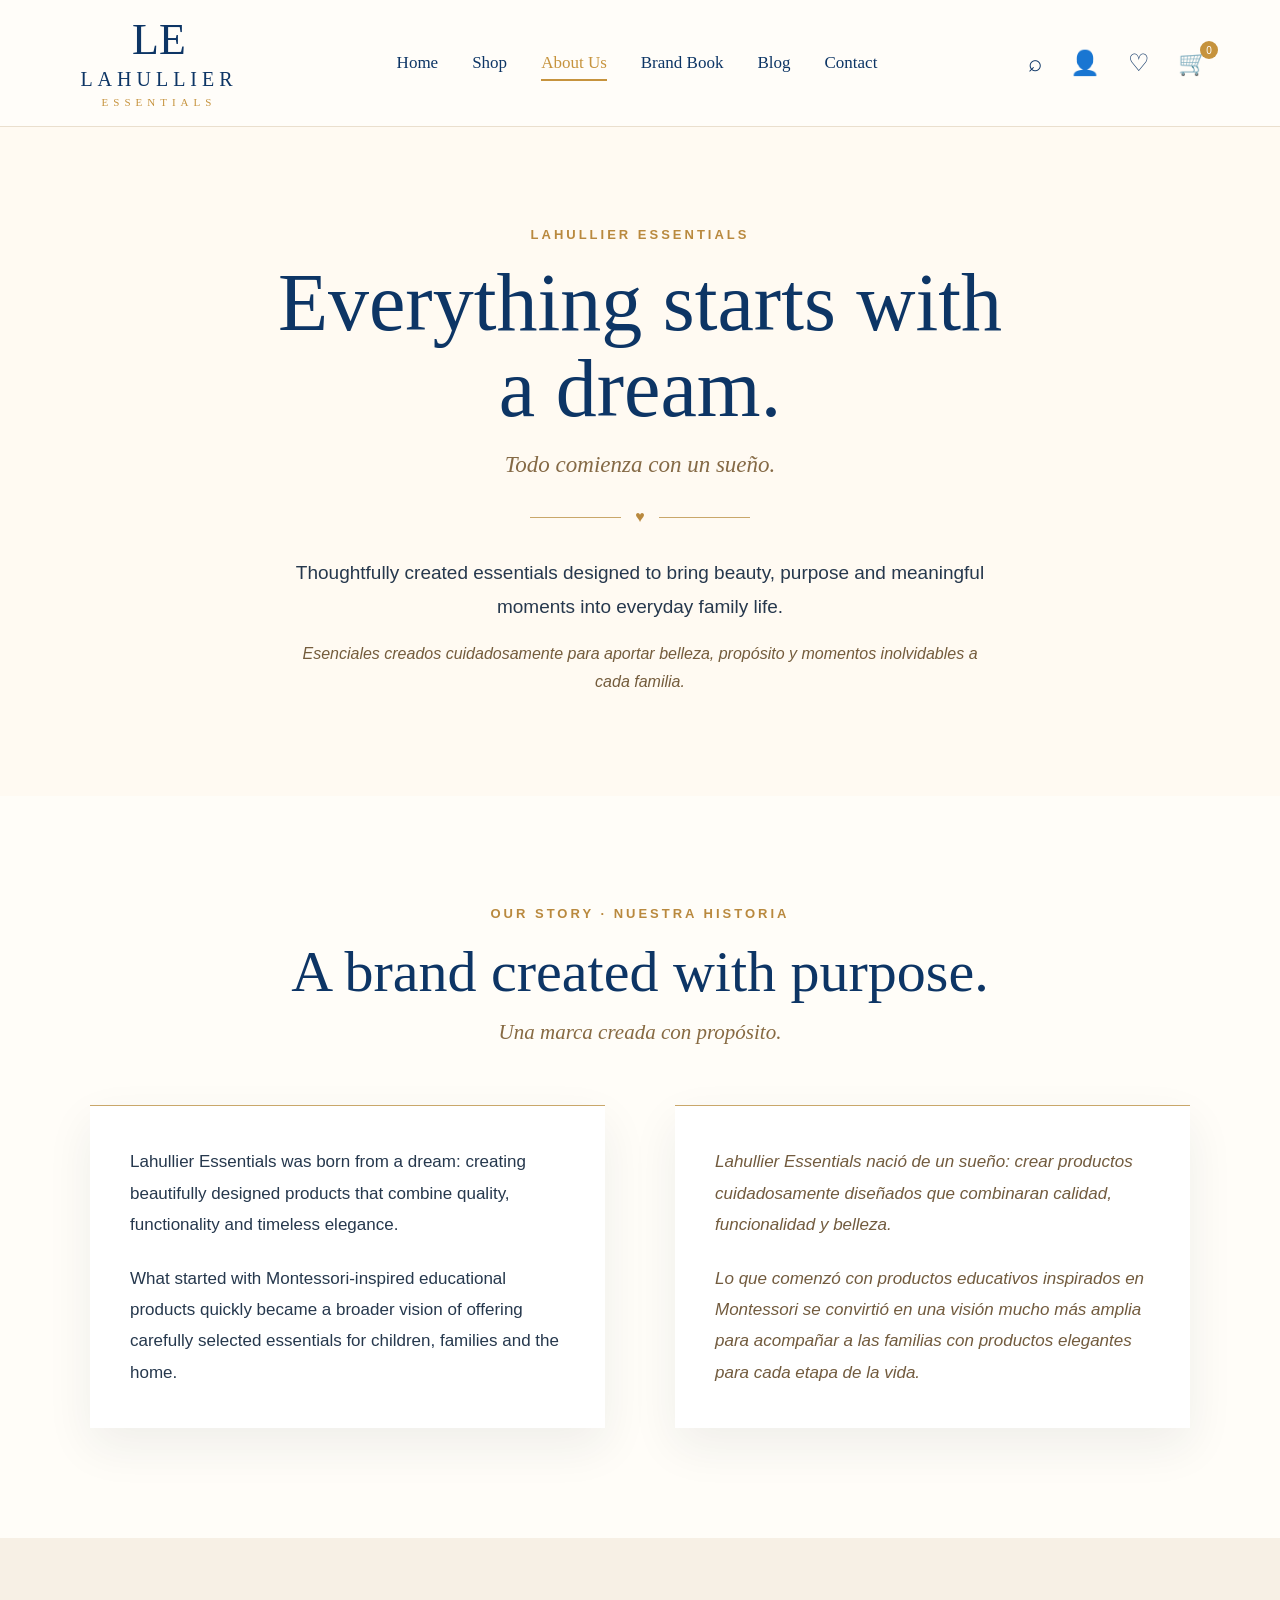
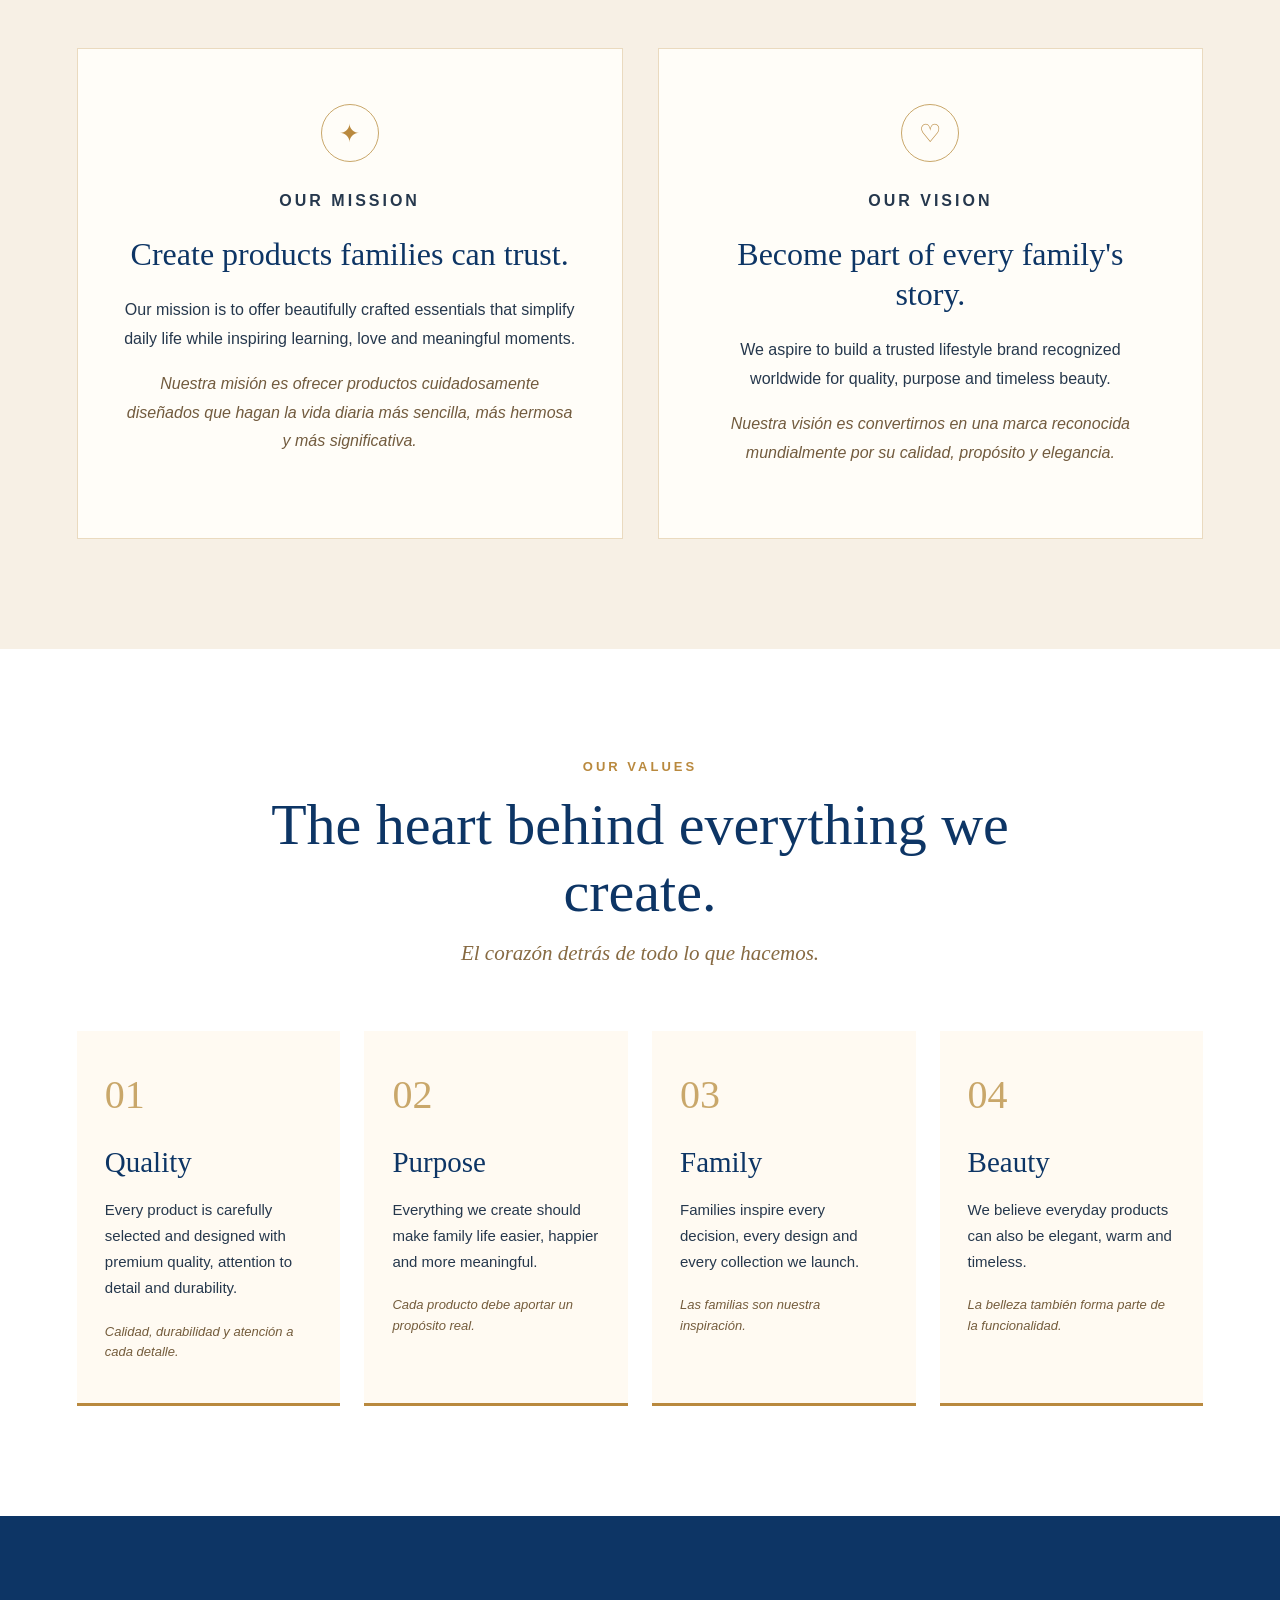
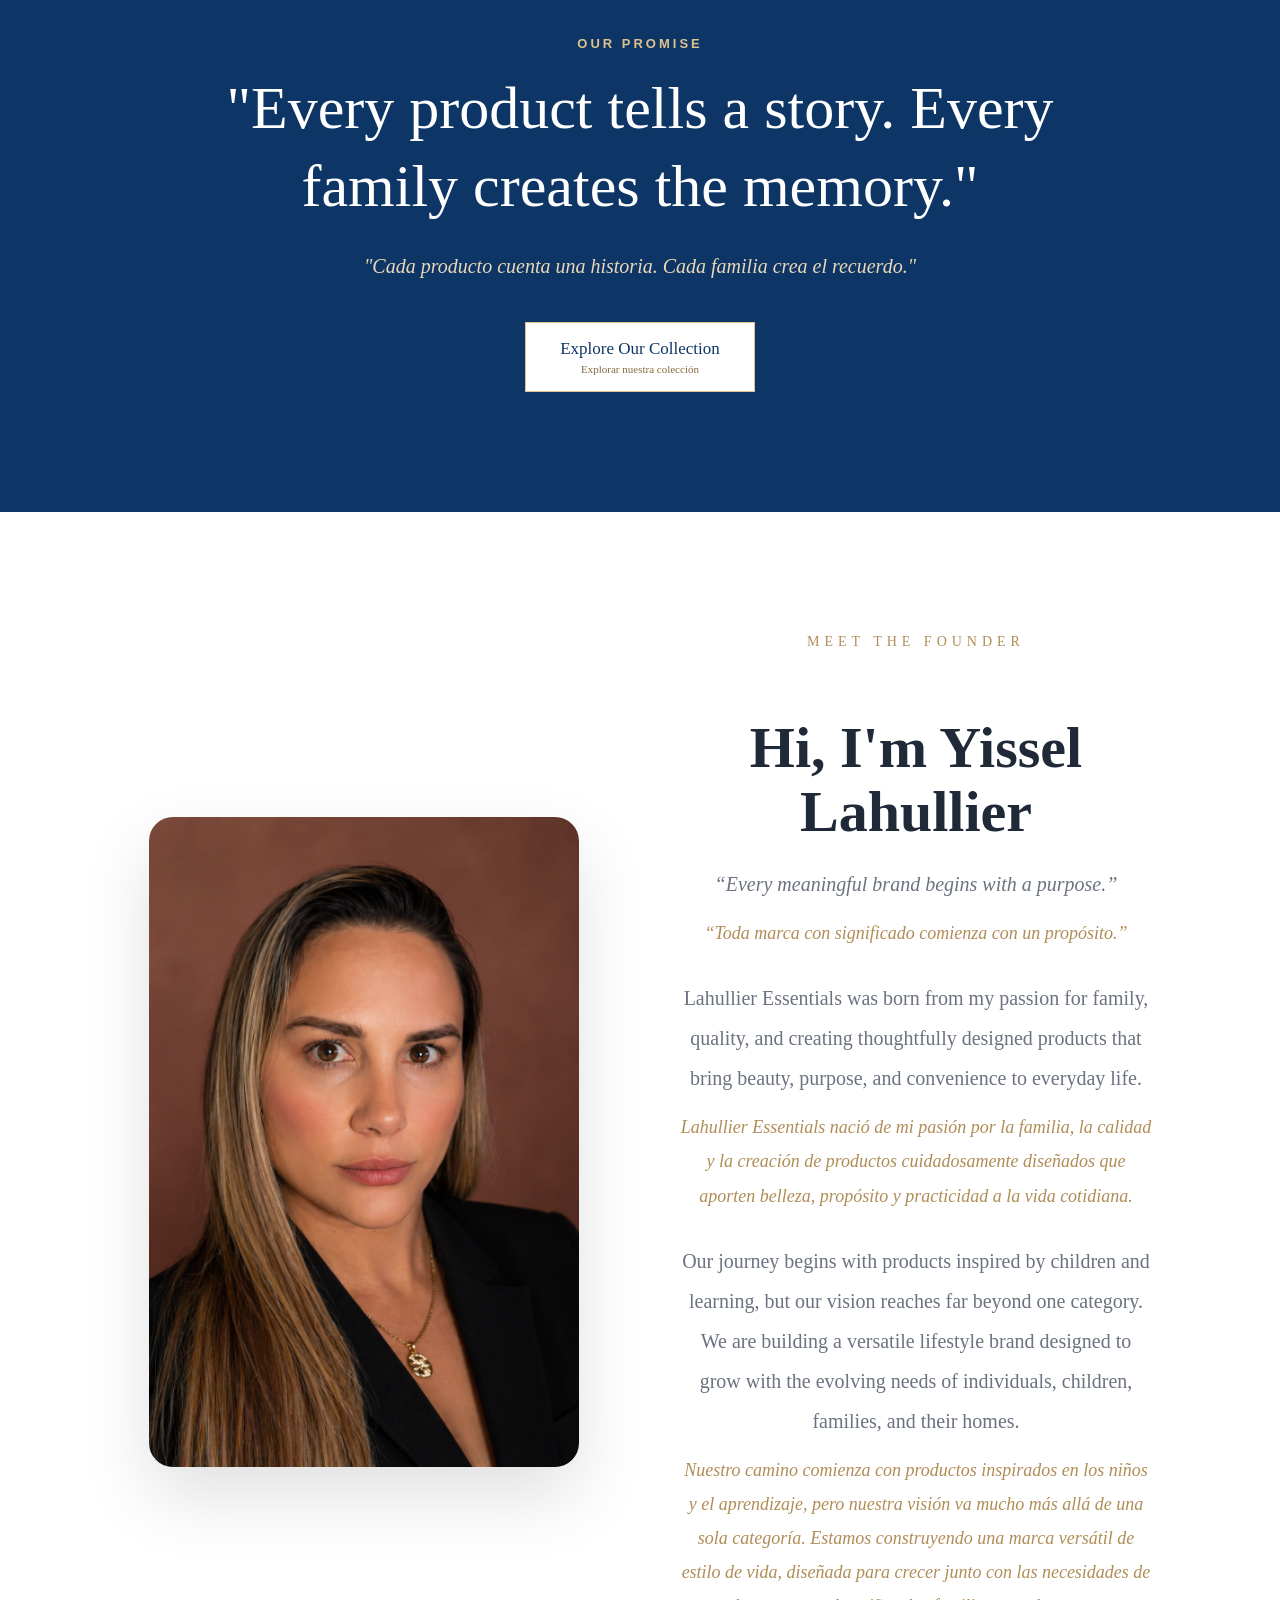
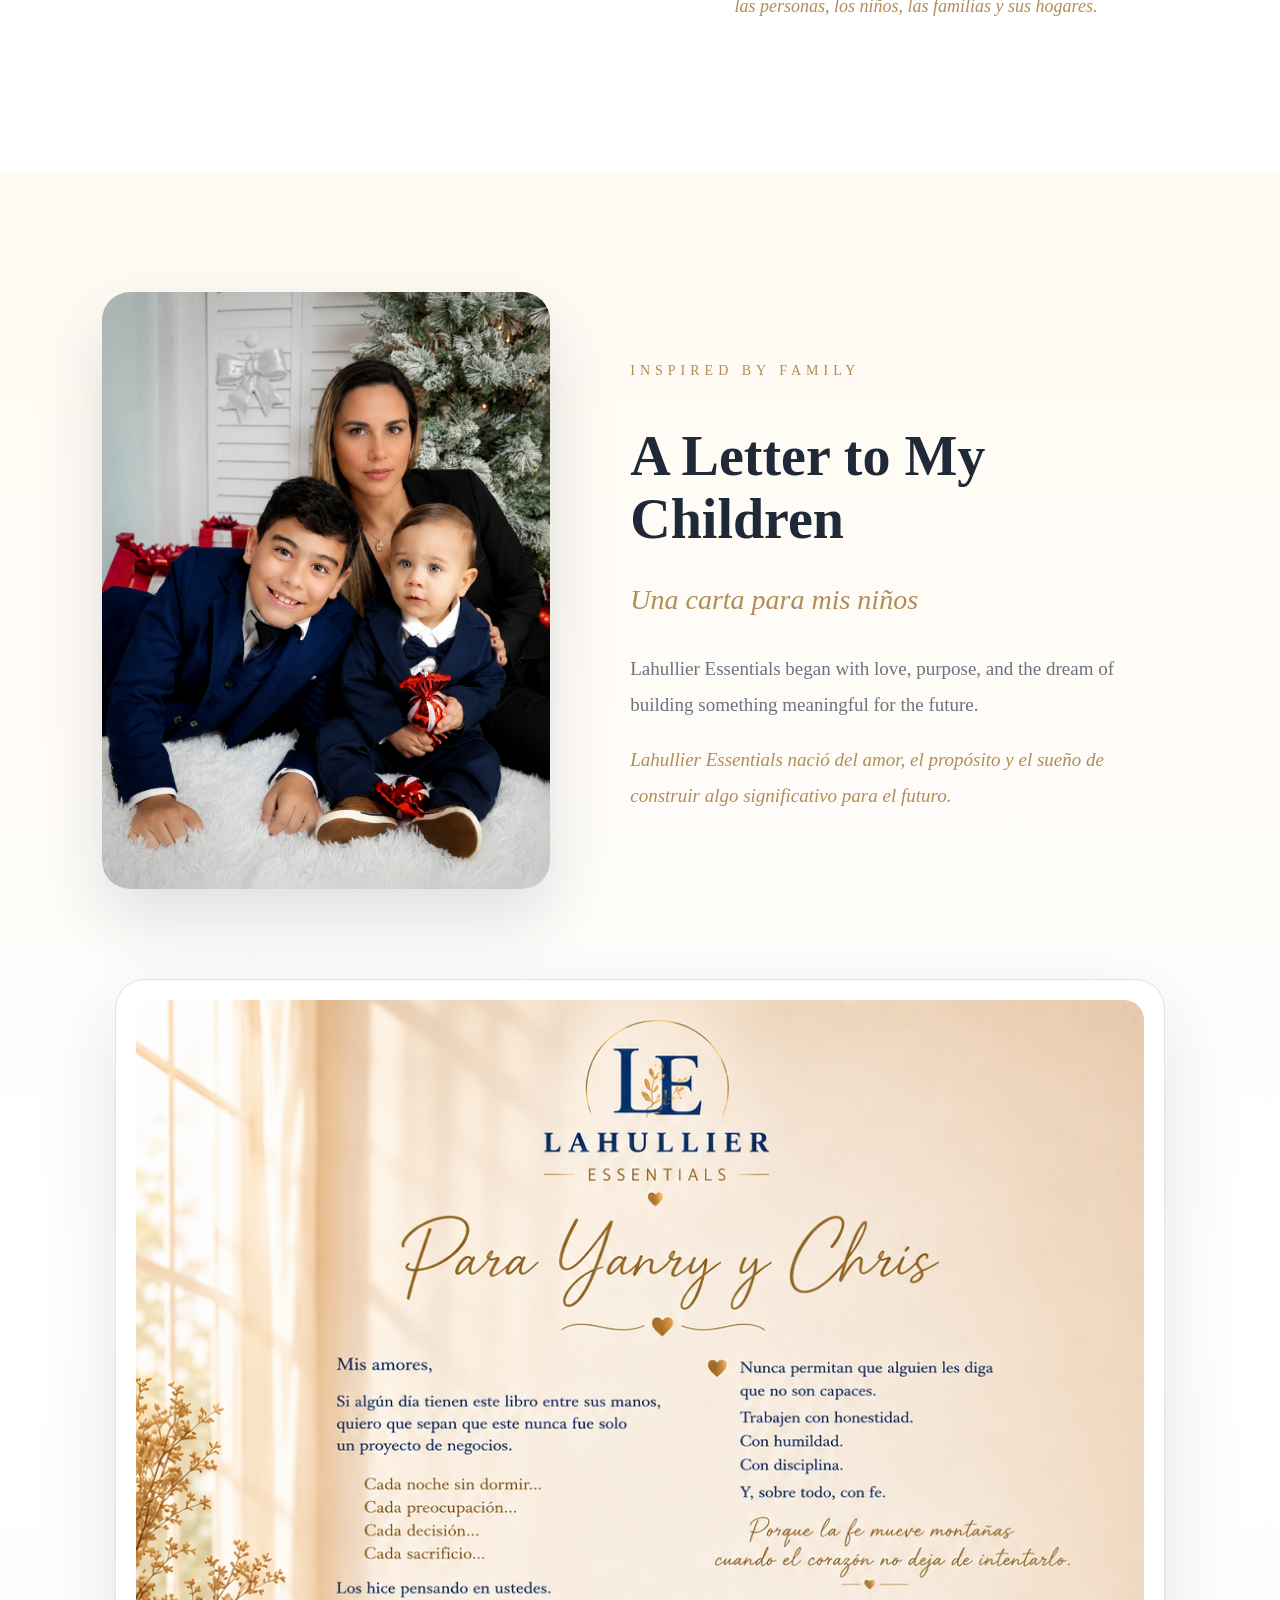
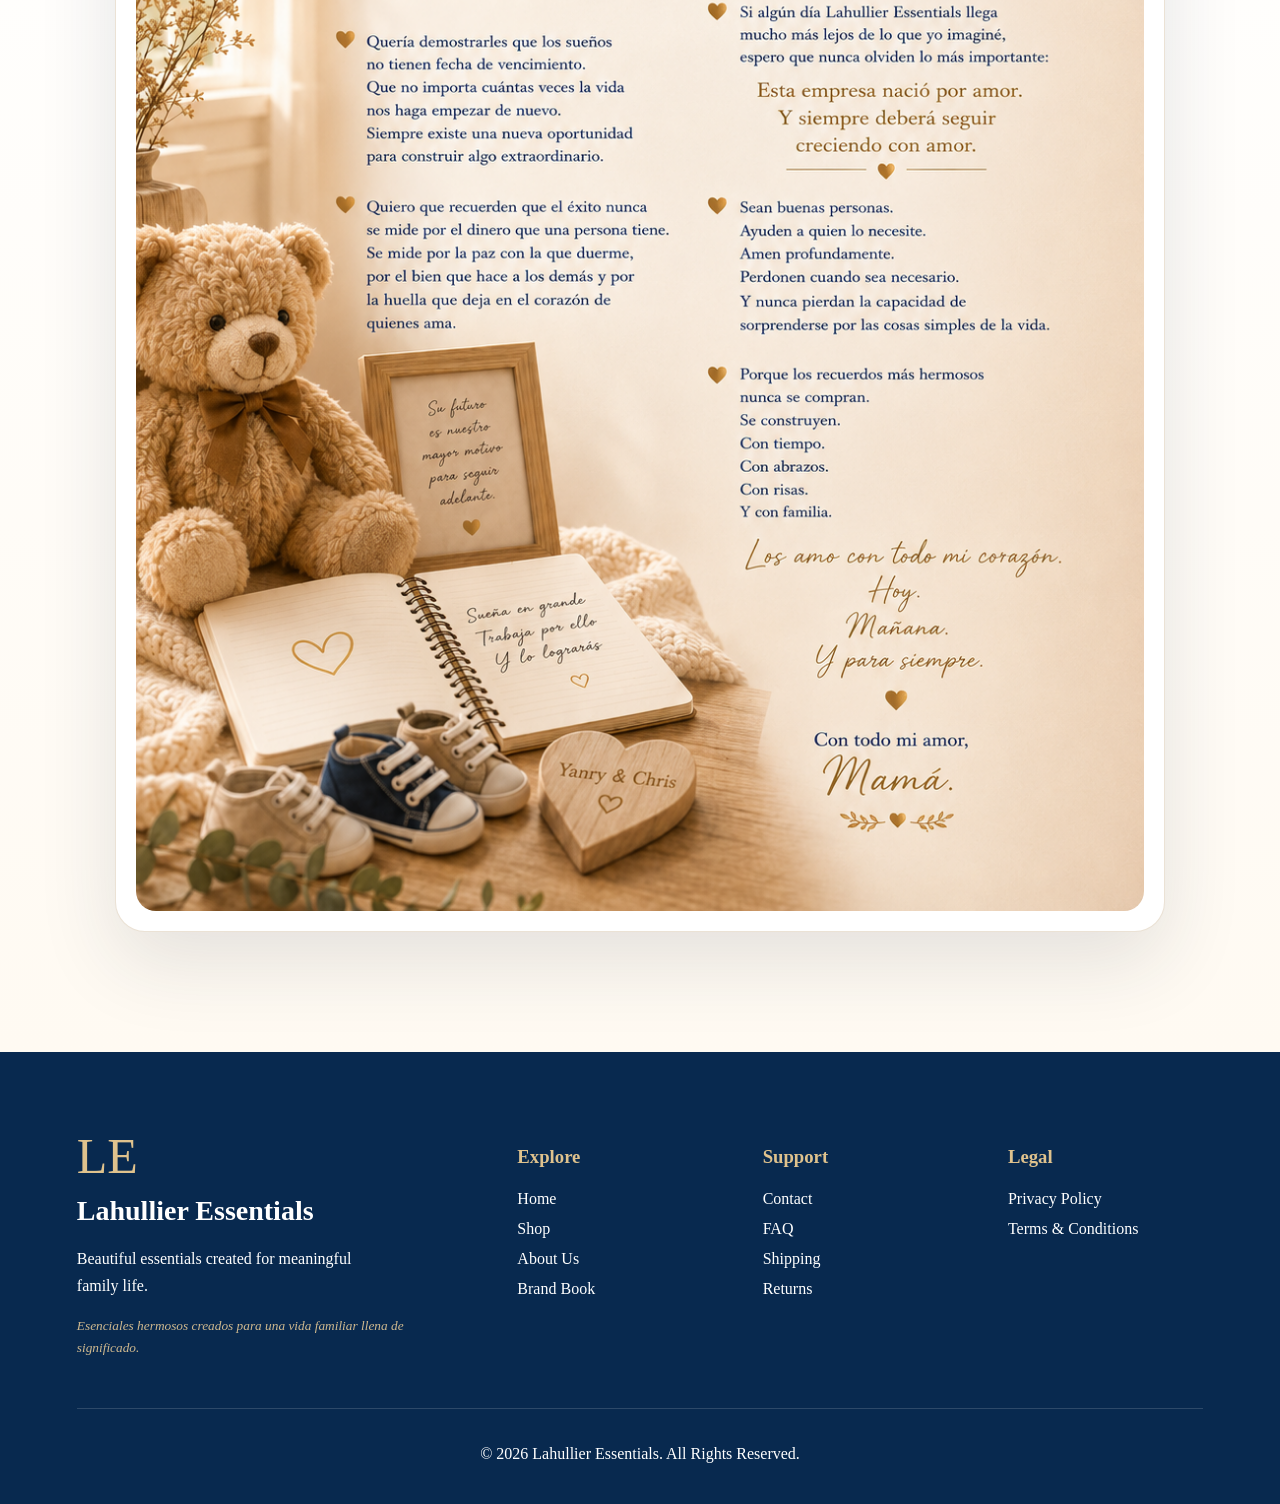
==== commit 05565aff: "Update about.html" ====
--- a/about.html
+++ b/about.html
@@ -13,7 +13,8 @@
 
 <title>About Us | Lahullier Essentials</title>
 
-<link rel="stylesheet" href="Style.css?v=2">
+<link rel="stylesheet" href="Style.css">
+<link rel="stylesheet" href="about.css">
 
 </head>
 
@@ -489,7 +490,126 @@
 </div>
 
 </section>
-
+<!-- ===== MEET THE FOUNDER ===== -->
+
+<section class="founder-section">
+
+    <div class="founder-image">
+
+        <img
+            src="assets/24549780-B31E-41A3-B27A-7EC394BA0A71.png"
+            alt="Yissel Lahullier, founder of Lahullier Essentials">
+
+    </div>
+
+    <div class="founder-text">
+
+        <span class="section-tag">
+            MEET THE FOUNDER
+        </span>
+
+        <h2>
+            Hi, I'm Yissel Lahullier
+        </h2>
+
+        <p class="founder-quote">
+            “Every meaningful brand begins with a purpose.”
+        </p>
+
+        <p class="founder-quote founder-spanish">
+            “Toda marca con significado comienza con un propósito.”
+        </p>
+
+        <p>
+            Lahullier Essentials was born from my passion for family,
+            quality, and creating thoughtfully designed products that
+            bring beauty, purpose, and convenience to everyday life.
+        </p>
+
+        <p class="founder-spanish">
+            Lahullier Essentials nació de mi pasión por la familia,
+            la calidad y la creación de productos cuidadosamente
+            diseñados que aporten belleza, propósito y practicidad
+            a la vida cotidiana.
+        </p>
+
+        <p>
+            Our journey begins with products inspired by children and
+            learning, but our vision reaches far beyond one category.
+            We are building a versatile lifestyle brand designed to
+            grow with the evolving needs of individuals, children,
+            families, and their homes.
+        </p>
+
+        <p class="founder-spanish">
+            Nuestro camino comienza con productos inspirados en los
+            niños y el aprendizaje, pero nuestra visión va mucho más
+            allá de una sola categoría. Estamos construyendo una marca
+            versátil de estilo de vida, diseñada para crecer junto con
+            las necesidades de las personas, los niños, las familias
+            y sus hogares.
+        </p>
+
+    </div>
+
+</section>
+
+
+<!-- ===== A LETTER TO MY CHILDREN ===== -->
+
+<section class="children-letter-section">
+
+    <div class="children-letter-intro">
+
+        <div class="children-letter-photo-wrap">
+
+            <img
+                src="assets/8C8373E4-1F38-4A14-A33F-550D16960F49.png"
+                alt="Yissel Lahullier with Yanry and Chris"
+                class="children-letter-photo">
+
+        </div>
+
+        <div class="children-letter-heading">
+
+            <p class="children-letter-kicker">
+                INSPIRED BY FAMILY
+            </p>
+
+            <h2>
+                A Letter to My Children
+            </h2>
+
+            <p class="children-letter-title-spanish">
+                Una carta para mis niños
+            </p>
+
+            <p class="children-letter-copy">
+                Lahullier Essentials began with love, purpose,
+                and the dream of building something meaningful
+                for the future.
+            </p>
+
+            <p class="children-letter-copy children-letter-copy-spanish">
+                Lahullier Essentials nació del amor, el propósito
+                y el sueño de construir algo significativo
+                para el futuro.
+            </p>
+
+        </div>
+
+    </div>
+
+    <div class="children-letter-card">
+
+        <img
+            src="assets/43148FA2-3C28-4702-B32C-51188548F75D.png"
+            alt="A letter from Yissel to Yanry and Chris"
+            class="children-letter-image">
+
+    </div>
+
+</section>
 </main>
 <!-- FOOTER -->
 
--- a/Style.css
+++ b/Style.css
@@ -663,23 +663,11 @@
     align-items: center;
     justify-content: center;
     overflow: hidden;
-    background:
-        linear-gradient(
-            rgba(255, 250, 242, 0.82),
-            rgba(255, 250, 242, 0.90)
-        ),
-        url("assets/IMG_7998.jpeg") center / cover no-repeat;
-}
-
-.about-hero-overlay {
-    position: absolute;
-    inset: 0;
-    background: linear-gradient(
-        90deg,
-        rgba(255, 250, 242, 0.10),
-        rgba(255, 250, 242, 0.45),
-        rgba(255, 250, 242, 0.10)
-    );
+    background: #fffaf2;
+}
+
+.about-hero-overlay{
+    display:none;
 }
 
 .about-hero-content {
@@ -1225,3 +1213,341 @@
     }
 
 }
+/* ==========================
+   BRAND BOOK
+========================== */
+
+.brandbook-hero{
+    background:#fffaf2;
+    min-height:85vh;
+    display:flex;
+    justify-content:center;
+    align-items:center;
+    text-align:center;
+    padding:100px 30px;
+    position:relative;
+}
+
+.brandbook-overlay{
+    display:none;
+}
+
+.brandbook-content{
+    max-width:850px;
+}
+
+.brandbook-small{
+    letter-spacing:4px;
+    text-transform:uppercase;
+    color:#b08d57;
+    font-size:14px;
+    margin-bottom:20px;
+}
+
+.brandbook-hero h1{
+    font-size:72px;
+    font-weight:300;
+    color:#1f2937;
+    margin-bottom:25px;
+}
+
+.brandbook-subtitle{
+    font-size:22px;
+    line-height:1.8;
+    color:#6b7280;
+    max-width:700px;
+    margin:auto;
+}
+
+@media (max-width:768px){
+
+.brandbook-hero{
+    padding:80px 25px;
+}
+
+.brandbook-hero h1{
+    font-size:48px;
+}
+
+.brandbook-subtitle{
+    font-size:18px;
+}
+
+}
+/* ===== Meet the Founder ===== */
+
+.founder-section{
+    display:grid;
+    grid-template-columns:1fr 1fr;
+    gap:80px;
+    align-items:center;
+    padding:120px 10%;
+    background:#ffffff;
+}
+
+.founder-image{
+    display:flex;
+    justify-content:center;
+}
+
+.founder-image img{
+    width:100%;
+    max-width:520px;
+    height:650px;
+    object-fit:cover;
+    object-position:center top;
+    border-radius:24px;
+    box-shadow:0 25px 60px rgba(0,0,0,.12);
+}
+
+.section-tag{
+    display:inline-block;
+    color:#b08d57;
+    letter-spacing:3px;
+    text-transform:uppercase;
+    font-size:14px;
+    margin-bottom:20px;
+}
+
+.founder-text h2{
+    font-size:48px;
+    color:#1f2937;
+    margin-bottom:25px;
+}
+
+.founder-text p{
+    font-size:20px;
+    line-height:1.9;
+    color:#6b7280;
+    margin-bottom:20px;
+}
+
+@media(max-width:900px){
+
+    .founder-section{
+        grid-template-columns:1fr;
+        gap:45px;
+        padding:70px 24px;
+    }
+
+    .founder-image img{
+        max-width:420px;
+        height:520px;
+    }
+
+    .founder-text{
+        text-align:center;
+    }
+
+    .founder-text h2{
+        font-size:38px;
+    }
+
+    .founder-text p{
+        font-size:18px;
+    }
+}
+
+.founder-text{
+    text-align:center;
+}
+
+}
+.founder-spanish{
+    color:#b08d57;
+    font-style:italic;
+    font-size:18px;
+    line-height:1.9;
+    margin-top:-8px;
+    margin-bottom:28px;
+}
+.founder-text{
+    max-width:600px;
+}
+
+.founder-text h2{
+    font-size:58px;
+    line-height:1.1;
+    margin-bottom:20px;
+}
+
+.founder-text p{
+    font-size:20px;
+    line-height:2;
+}
+
+.section-tag{
+    letter-spacing:5px;
+    font-size:14px;
+    color:#b08d57;
+    text-transform:uppercase;
+    margin-bottom:18px;
+}
+
+.founder-image img{
+    max-width:430px;
+    width:100%;
+    border-radius:24px;
+    box-shadow:0 30px 70px rgba(0,0,0,.12);
+}
+.founder-quote{
+    font-size:24px;
+    line-height:1.6;
+    font-style:italic;
+    color:#b08d57;
+    margin-bottom:18px;
+}
+/* ===== Brand Book Full Width Cover ===== */
+
+.brandbook-cover-section{
+    width:100vw;
+    max-width:none;
+    margin:0;
+    margin-left:calc(50% - 50vw);
+    padding:0;
+    background:#fffaf2;
+    overflow:hidden;
+}
+
+.brandbook-cover-image{
+    display:block;
+    width:100vw;
+    max-width:none;
+    height:auto;
+    margin:0;
+    padding:0;
+}
+/* Spanish text in gold */
+.founder-text p.founder-spanish{
+    color:#b08d57 !important;
+    font-style:italic;
+    font-size:18px;
+    line-height:1.9;
+    margin-top:-8px;
+    margin-bottom:28px;
+}
+/* ===== A Letter to My Children ===== */
+
+.children-letter-section{
+    padding:120px 8%;
+    background:linear-gradient(
+        180deg,
+        #fffaf2 0%,
+        #ffffff 45%,
+        #fffaf2 100%
+    );
+}
+
+.children-letter-intro{
+    max-width:1200px;
+    margin:0 auto;
+    display:grid;
+    grid-template-columns:0.9fr 1.1fr;
+    gap:80px;
+    align-items:center;
+}
+
+.children-letter-photo-wrap{
+    display:flex;
+    justify-content:center;
+}
+
+.children-letter-photo{
+    display:block;
+    width:100%;
+    max-width:470px;
+    border-radius:28px;
+    box-shadow:0 30px 70px rgba(31,41,55,.14);
+}
+
+.children-letter-heading{
+    max-width:600px;
+}
+
+.children-letter-kicker{
+    color:#b08d57;
+    letter-spacing:5px;
+    font-size:14px;
+    text-transform:uppercase;
+    margin-bottom:18px;
+}
+
+.children-letter-heading h2{
+    color:#1f2937;
+    font-size:56px;
+    line-height:1.12;
+    margin-bottom:18px;
+}
+
+.children-letter-title-spanish{
+    color:#b08d57;
+    font-size:28px;
+    line-height:1.5;
+    font-style:italic;
+    margin-bottom:30px;
+}
+
+.children-letter-copy{
+    color:#6b7280;
+    font-size:19px;
+    line-height:1.9;
+    margin-bottom:18px;
+}
+
+.children-letter-copy-spanish{
+    color:#b08d57;
+    font-style:italic;
+}
+
+.children-letter-card{
+    max-width:1050px;
+    margin:90px auto 0;
+    padding:20px;
+    background:#ffffff;
+    border:1px solid rgba(176,141,87,.25);
+    border-radius:30px;
+    box-shadow:0 30px 80px rgba(31,41,55,.12);
+}
+
+.children-letter-image{
+    display:block;
+    width:100%;
+    height:auto;
+    border-radius:20px;
+}
+
+@media(max-width:900px){
+
+    .children-letter-section{
+        padding:80px 24px;
+    }
+
+    .children-letter-intro{
+        grid-template-columns:1fr;
+        gap:50px;
+    }
+
+    .children-letter-heading{
+        max-width:700px;
+        margin:0 auto;
+        text-align:center;
+    }
+
+    .children-letter-heading h2{
+        font-size:42px;
+    }
+
+    .children-letter-title-spanish{
+        font-size:24px;
+    }
+
+    .children-letter-card{
+        margin-top:60px;
+        padding:10px;
+        border-radius:20px;
+    }
+
+    .children-letter-image{
+        border-radius:14px;
+    }
+}
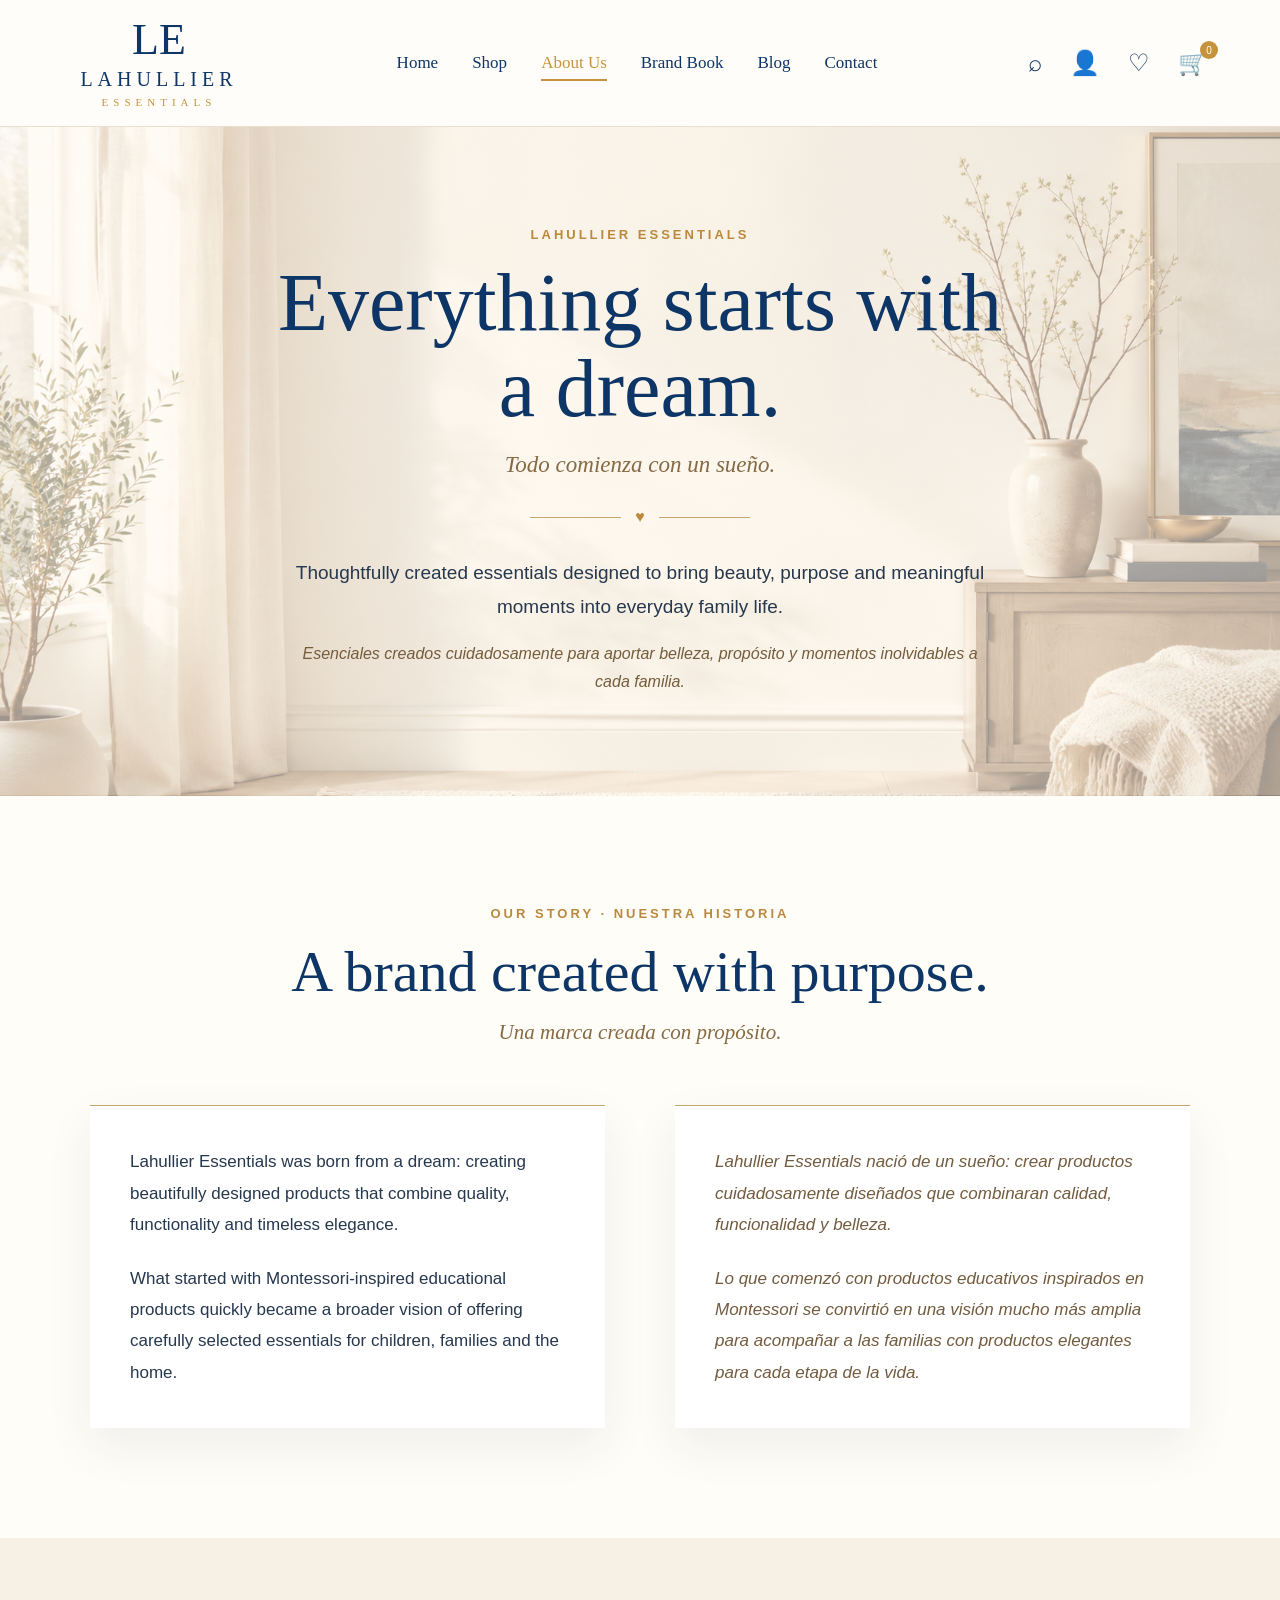
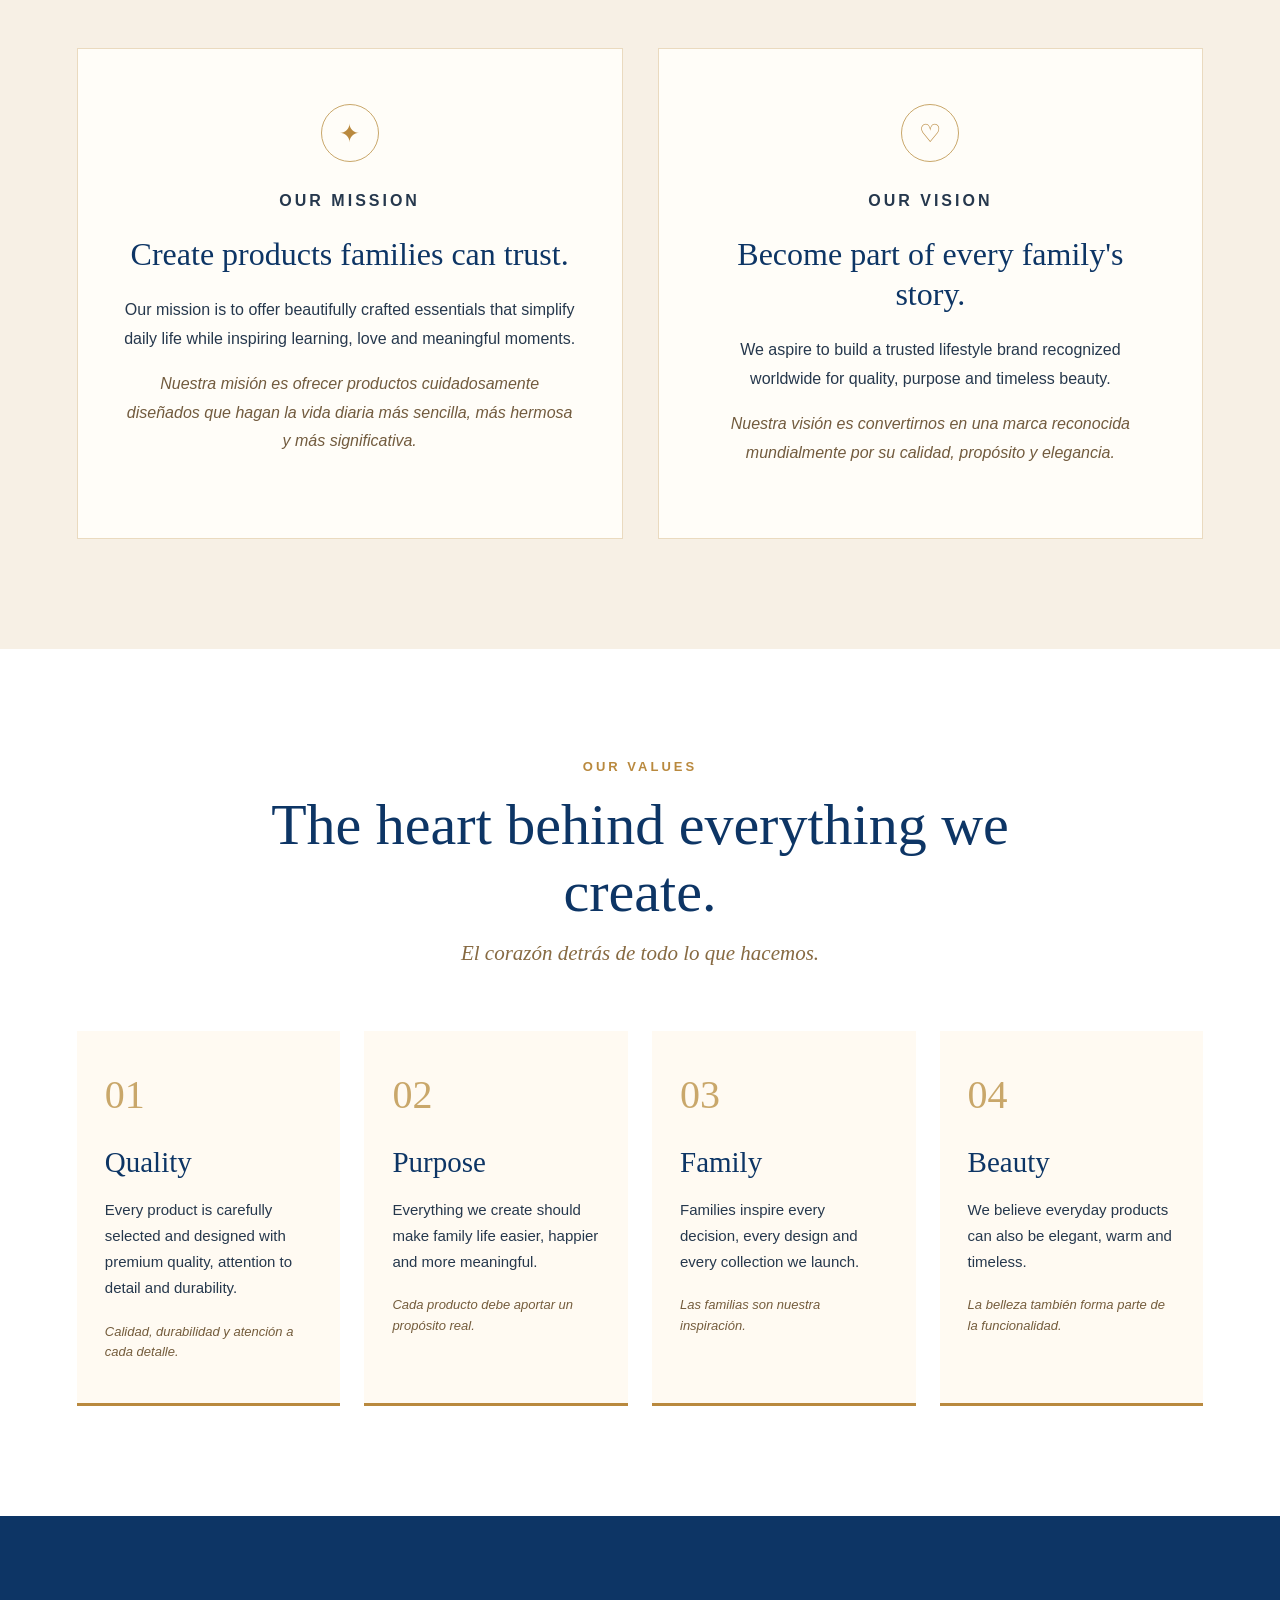
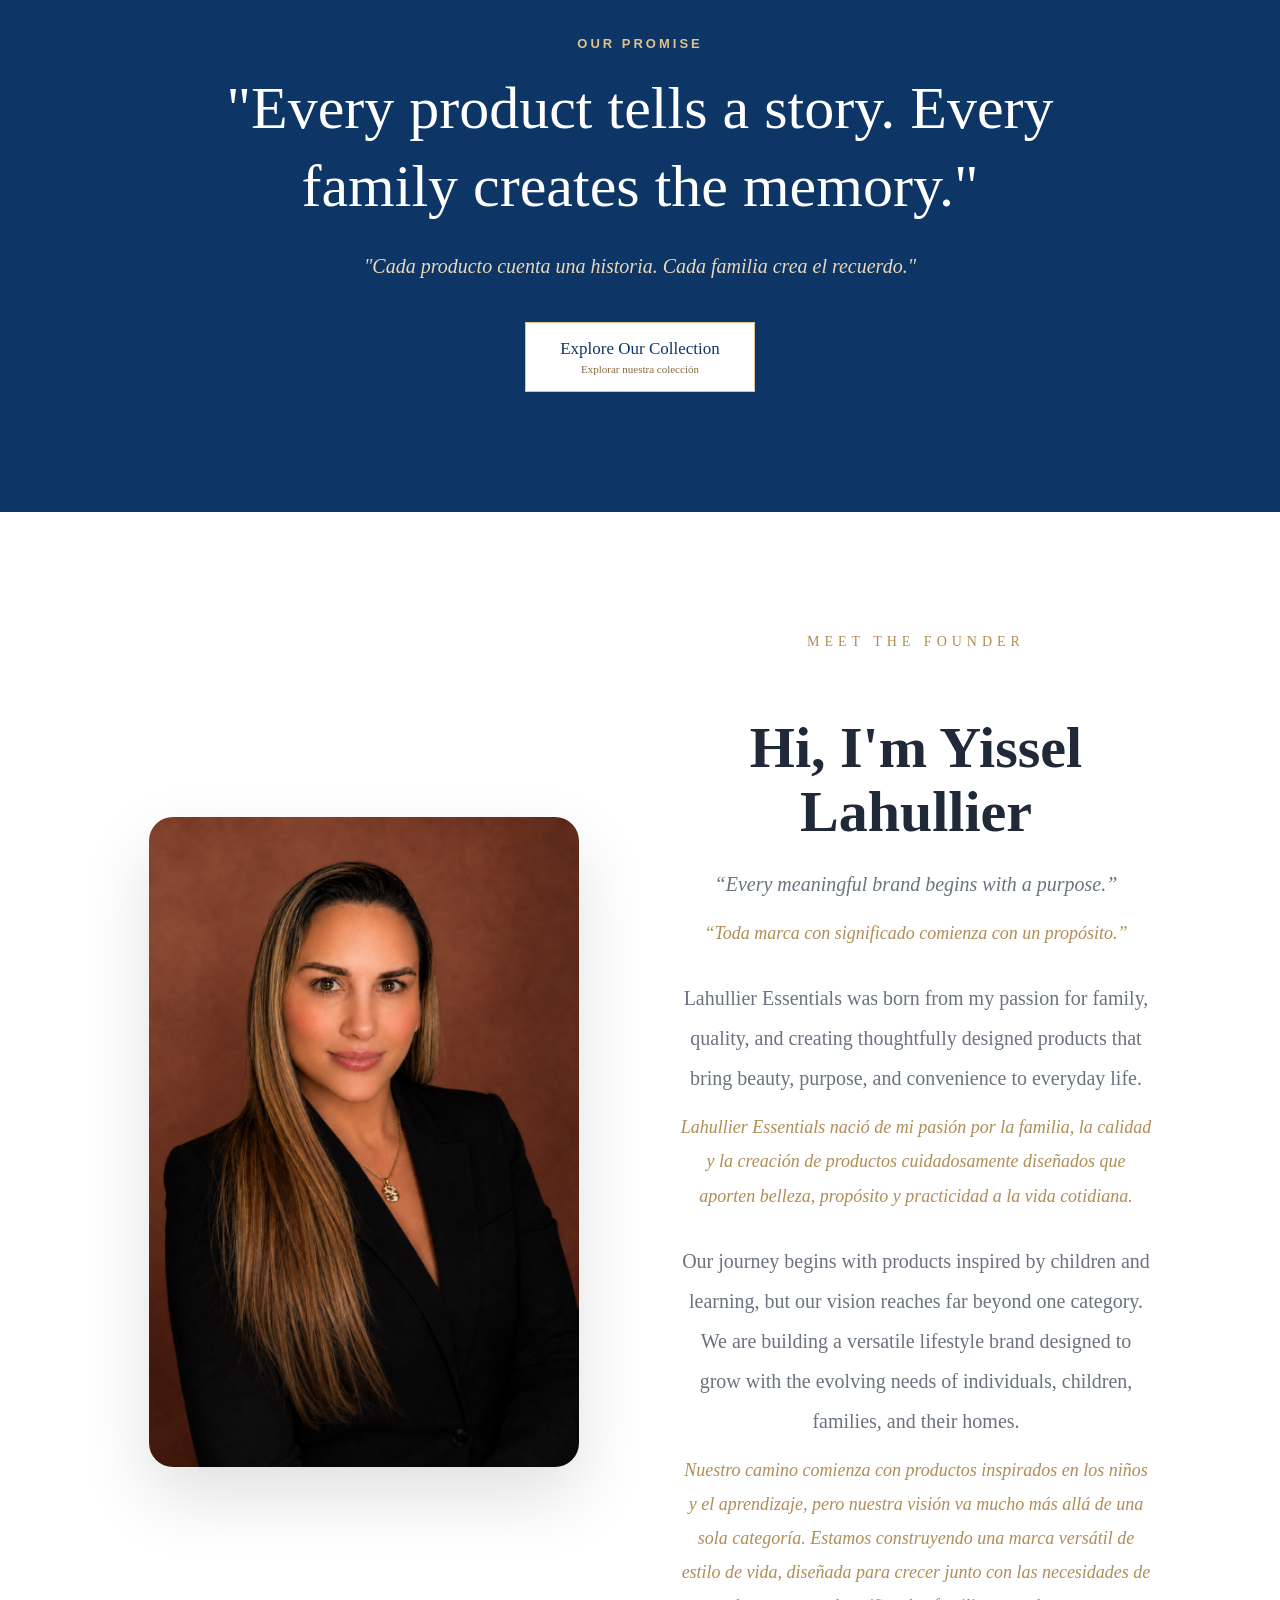
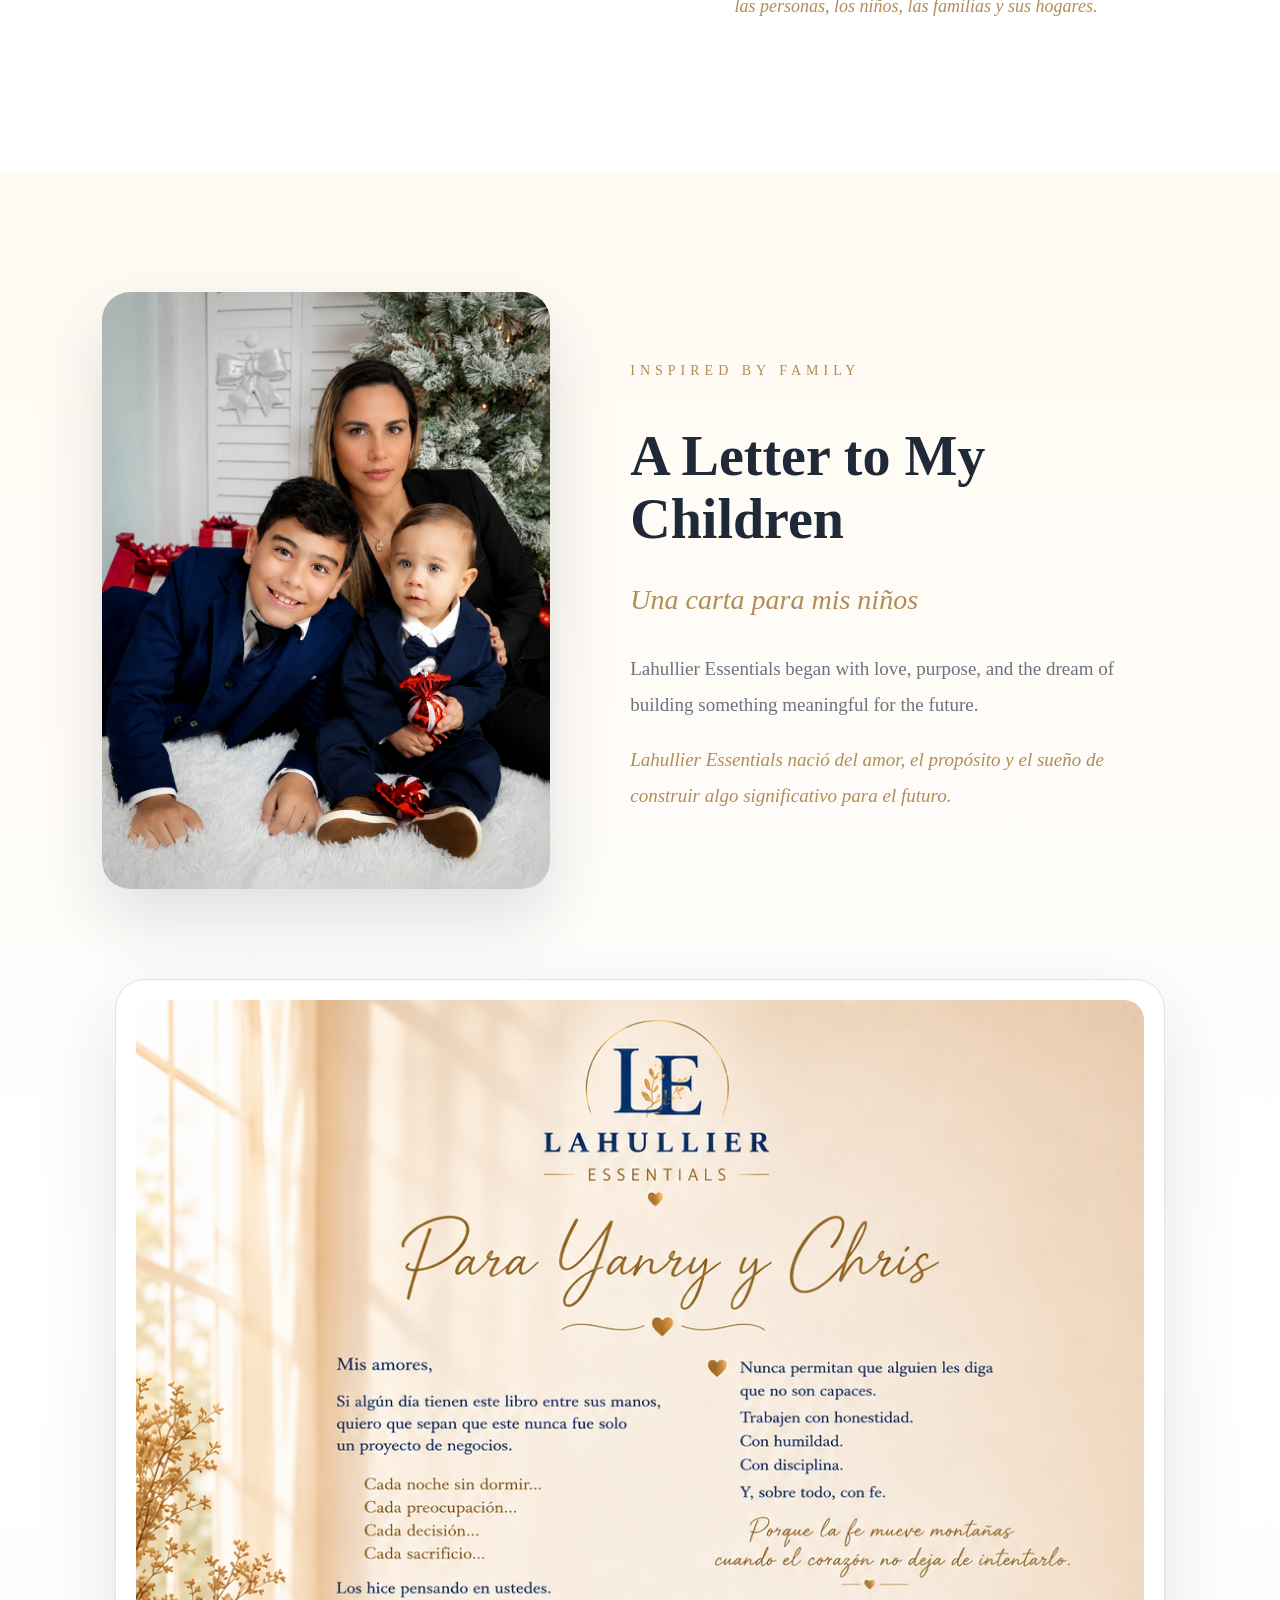
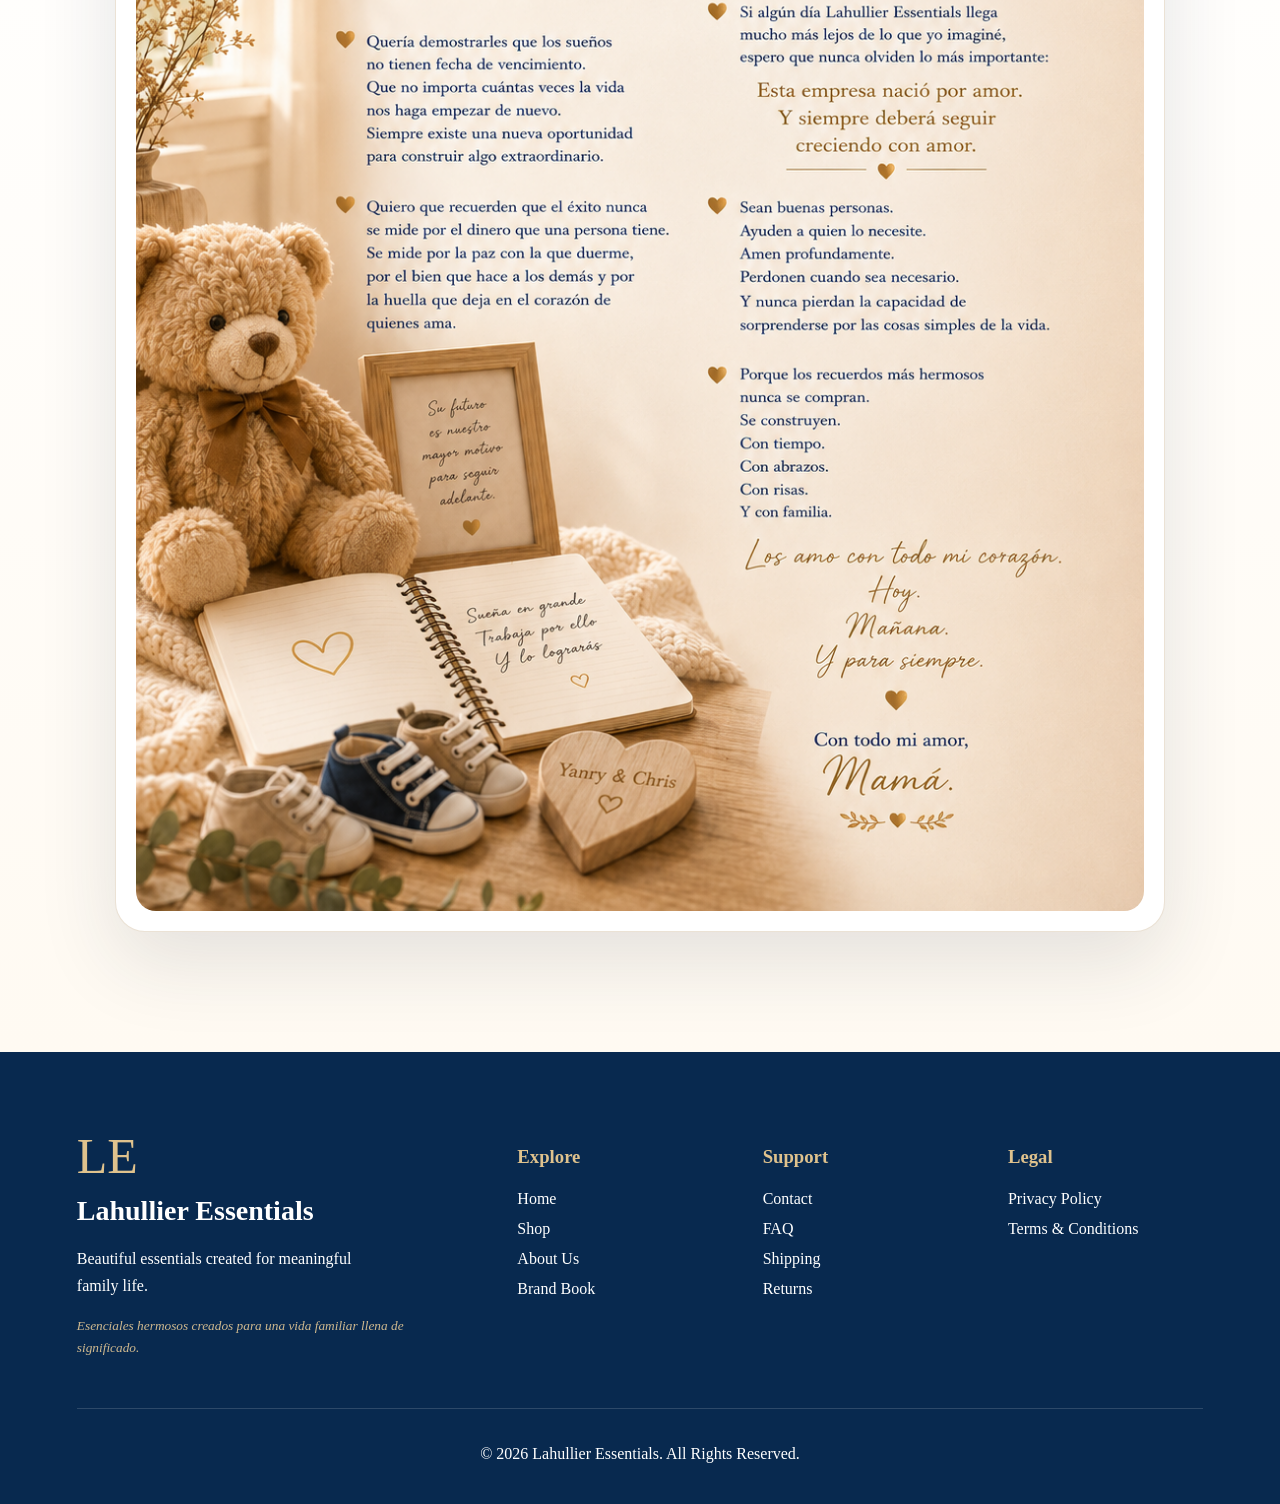
==== commit 9f7e73d2: "Update about.html" ====
--- a/about.html
+++ b/about.html
@@ -497,7 +497,7 @@
     <div class="founder-image">
 
         <img
-            src="assets/24549780-B31E-41A3-B27A-7EC394BA0A71.png"
+            src="assets/8281CA76-A88E-4BB7-924E-525A579A4A23.png"
             alt="Yissel Lahullier, founder of Lahullier Essentials">
 
     </div>
--- a/Style.css
+++ b/Style.css
@@ -1551,3 +1551,899 @@
         border-radius:14px;
     }
 }
+/* ===== Home link to About Us ===== */
+
+.home-about-link{
+    width:100%;
+    padding:55px 24px;
+    text-align:center;
+    background:#fffaf2;
+}
+
+.home-about-link .story-button{
+    display:inline-block;
+    padding:15px 34px;
+    text-decoration:none;
+}
+/* ==================================
+   SIMPLE BRAND BOOK
+================================== */
+
+.brand-guide-hero{
+    min-height:420px;
+    padding:110px 24px 85px;
+    display:flex;
+    flex-direction:column;
+    justify-content:center;
+    text-align:center;
+
+    background:
+        linear-gradient(
+            rgba(255,248,238,.62),
+            rgba(255,248,238,.62)
+        ),
+        url("assets/6668B64A-D140-481F-A679-AC1ED1369410.png");
+
+    background-size:cover;
+    background-position:center;
+    background-repeat:no-repeat;
+}
+
+.brand-guide-label{
+    color:#b08d57;
+    font-size:13px;
+    letter-spacing:5px;
+    margin-bottom:18px;
+}
+
+.brand-guide-hero h1{
+    color:#1b2f5d;
+    font-family:"Playfair Display", Georgia, serif;
+    font-size:68px;
+    line-height:1.1;
+    margin-bottom:18px;
+}
+
+.brand-guide-subtitle{
+    color:#333333;
+    font-size:21px;
+    margin:6px 0;
+}
+
+.brand-guide-spanish{
+    color:#b08d57 !important;
+    font-style:italic;
+}
+
+.brand-guide-grid{
+    max-width:1200px;
+    margin:0 auto;
+    padding:90px 30px 120px;
+    display:grid;
+    grid-template-columns:repeat(2, 1fr);
+    gap:32px;
+    background:#ffffff;
+}
+
+.brand-guide-card{
+    position:relative;
+    padding:48px;
+    border:1px solid rgba(176,141,87,.28);
+    border-radius:24px;
+    background:#fffdf9;
+    box-shadow:0 20px 50px rgba(31,47,93,.06);
+}
+
+.brand-guide-number{
+    display:block;
+    color:#b08d57;
+    font-size:13px;
+    letter-spacing:3px;
+    margin-bottom:20px;
+}
+
+.brand-guide-card h2{
+    color:#1b2f5d;
+    font-family:"Playfair Display", Georgia, serif;
+    font-size:36px;
+    margin-bottom:5px;
+}
+
+.brand-guide-card h3{
+    color:#b08d57;
+    font-size:19px;
+    font-style:italic;
+    font-weight:400;
+    margin-bottom:28px;
+}
+
+.brand-guide-card p{
+    color:#4b4b4b;
+    font-size:17px;
+    line-height:1.8;
+    margin:12px 0;
+}
+
+.brand-logo-example{
+    width:150px;
+    height:150px;
+    margin:15px auto 30px;
+    display:flex;
+    justify-content:center;
+    align-items:center;
+    border:3px solid #b08d57;
+}
+
+.brand-logo-example span{
+    color:#1b2f5d;
+    font-family:"Playfair Display", Georgia, serif;
+    font-size:72px;
+}
+
+.brand-rule{
+    margin-top:22px;
+    padding:14px 18px;
+    background:#fff8ee;
+    border-left:3px solid #b08d57;
+    color:#1b2f5d;
+    font-size:15px;
+    line-height:1.6;
+}
+
+.brand-color-list{
+    display:grid;
+    gap:25px;
+}
+
+.brand-color-item{
+    display:grid;
+    grid-template-columns:70px 1fr;
+    gap:18px;
+    align-items:start;
+}
+
+.brand-swatch{
+    display:block;
+    width:64px;
+    height:64px;
+    border-radius:50%;
+    border:1px solid rgba(0,0,0,.08);
+}
+
+.brand-swatch.navy{
+    background:#1b2f5d;
+}
+
+.brand-swatch.gold{
+    background:#b08d57;
+}
+
+.brand-swatch.cream{
+    background:#fff8ee;
+}
+
+.brand-swatch.charcoal{
+    background:#333333;
+}
+
+.brand-color-item strong,
+.brand-color-item small{
+    display:block;
+}
+
+.brand-color-item strong{
+    color:#1b2f5d;
+    font-size:18px;
+}
+
+.brand-color-item small{
+    color:#777777;
+    margin:4px 0 8px;
+}
+
+.brand-color-item p{
+    font-size:14px;
+    line-height:1.5;
+    margin:3px 0;
+}
+
+.font-example{
+    color:#1b2f5d;
+    font-size:64px;
+    line-height:1;
+    margin:20px 0 10px;
+}
+
+.font-heading{
+    font-family:"Playfair Display", Georgia, serif;
+}
+
+.font-body{
+    font-family:"Lora", Georgia, serif;
+}
+
+.font-label{
+    font-family:"Montserrat", Arial, sans-serif;
+}
+
+.brand-guide-card hr{
+    border:0;
+    border-top:1px solid rgba(176,141,87,.25);
+    margin:30px 0;
+}
+
+.brand-voice-tags{
+    display:flex;
+    flex-wrap:wrap;
+    gap:12px;
+    margin-bottom:28px;
+}
+
+.brand-voice-tags span{
+    padding:10px 15px;
+    border:1px solid rgba(176,141,87,.35);
+    border-radius:30px;
+    color:#1b2f5d;
+    background:#ffffff;
+    font-size:14px;
+}
+
+@media(max-width:800px){
+
+    .brand-guide-hero{
+        padding:80px 20px 65px;
+    }
+
+    .brand-guide-hero h1{
+        font-size:48px;
+    }
+
+    .brand-guide-grid{
+        grid-template-columns:1fr;
+        padding:55px 18px 80px;
+    }
+
+    .brand-guide-card{
+        padding:34px 24px;
+    }
+
+    .brand-guide-card h2{
+        font-size:31px;
+    }
+
+    .brand-color-item{
+        grid-template-columns:58px 1fr;
+    }
+
+    .brand-swatch{
+        width:52px;
+        height:52px;
+    }
+}
+<!-- ===== LAHULLIER JOURNAL ===== -->
+
+<section class="journal-hero">
+
+    <p class="journal-label">
+        THE LAHULLIER JOURNAL
+    </p>
+
+    <h1>
+        Stories with Meaning
+    </h1>
+
+    <p class="journal-title-spanish">
+        Historias con significado
+    </p>
+
+    <div class="journal-divider">
+        <span></span>
+        <span class="journal-heart">♥</span>
+        <span></span>
+    </div>
+
+    <p class="journal-intro">
+        A space for family, inspiration, meaningful moments
+        and the journey of building a dream with purpose.
+    </p>
+
+    <p class="journal-intro journal-spanish">
+        Un espacio para la familia, la inspiración, los momentos
+        significativos y el camino de construir un sueño con propósito.
+    </p>
+
+</section>
+
+
+<section class="journal-posts">
+
+    <article class="journal-card">
+
+        <span class="journal-card-number">01</span>
+
+        <p class="journal-category">
+            OUR JOURNEY · NUESTRO CAMINO
+        </p>
+
+        <h2>
+            A Dream in Progress
+        </h2>
+
+        <h3>
+            Un sueño en construcción
+        </h3>
+
+        <p>
+            Every meaningful journey begins with a dream,
+            courage and the decision to keep moving forward.
+        </p>
+
+        <p class="journal-spanish">
+            Todo camino con significado comienza con un sueño,
+            valentía y la decisión de continuar avanzando.
+        </p>
+
+        <span class="journal-coming-soon">
+            Coming Soon · Próximamente
+        </span>
+
+    </article>
+
+
+    <article class="journal-card">
+
+        <span class="journal-card-number">02</span>
+
+        <p class="journal-category">
+            FAMILY · FAMILIA
+        </p>
+
+        <h2>
+            The Beauty of Everyday Moments
+        </h2>
+
+        <h3>
+            La belleza de los momentos cotidianos
+        </h3>
+
+        <p>
+            The most meaningful memories are often created
+            in the smallest and simplest moments of family life.
+        </p>
+
+        <p class="journal-spanish">
+            Los recuerdos más importantes muchas veces nacen
+            en los momentos más pequeños y sencillos de la vida familiar.
+        </p>
+
+        <span class="journal-coming-soon">
+            Coming Soon · Próximamente
+        </span>
+
+    </article>
+
+
+    <article class="journal-card">
+
+        <span class="journal-card-number">03</span>
+
+        <p class="journal-category">
+            PURPOSE · PROPÓSITO
+        </p>
+
+        <h2>
+            Building Something Meaningful
+        </h2>
+
+        <h3>
+            Construyendo algo significativo
+        </h3>
+
+        <p>
+            A reflection on faith, discipline, family
+            and the purpose behind Lahullier Essentials.
+        </p>
+
+        <p class="journal-spanish">
+            Una reflexión sobre la fe, la disciplina, la familia
+            y el propósito que inspira a Lahullier Essentials.
+        </p>
+
+        <span class="journal-coming-soon">
+            Coming Soon · Próximamente
+        </span>
+
+    </article>
+
+</section>
+
+
+<section class="journal-closing">
+
+    <span class="journal-closing-heart">
+        ♥
+    </span>
+
+    <blockquote>
+        “The most beautiful stories are built one meaningful moment at a time.”
+    </blockquote>
+
+    <p>
+        “Las historias más bonitas se construyen un momento significativo a la vez.”
+    </p>
+
+</section>
+/* ==================================
+   LAHULLIER JOURNAL
+================================== */
+
+.journal-hero{
+    min-height:520px;
+    padding:120px 25px 95px;
+    display:flex;
+    flex-direction:column;
+    justify-content:center;
+    text-align:center;
+
+    background:
+        linear-gradient(
+            rgba(255,248,238,.76),
+            rgba(255,248,238,.76)
+        ),
+        url("assets/96C91E48-C7AE-42BD-9554-2911812211AD.png");
+
+    background-size:cover;
+    background-position:center;
+    background-repeat:no-repeat;
+}
+
+.journal-label{
+    color:#b08d57;
+    font-family:"Montserrat", Arial, sans-serif;
+    font-size:13px;
+    letter-spacing:5px;
+    margin-bottom:22px;
+}
+
+.journal-hero h1{
+    color:#1b2f5d;
+    font-family:"Playfair Display", Georgia, serif;
+    font-size:66px;
+    line-height:1.1;
+    margin-bottom:12px;
+}
+
+.journal-title-spanish{
+    color:#b08d57;
+    font-family:"Lora", Georgia, serif;
+    font-size:27px;
+    font-style:italic;
+    margin-bottom:25px;
+}
+
+.journal-divider{
+    display:flex;
+    justify-content:center;
+    align-items:center;
+    gap:12px;
+    margin:25px auto 30px;
+}
+
+.journal-divider span:not(.journal-heart){
+    display:block;
+    width:65px;
+    height:1px;
+    background:#b08d57;
+}
+
+.journal-heart{
+    color:#b08d57;
+    font-size:16px;
+}
+
+.journal-intro{
+    max-width:760px;
+    margin:10px auto;
+    color:#4b4b4b;
+    font-size:19px;
+    line-height:1.8;
+}
+
+.journal-spanish{
+    color:#b08d57 !important;
+    font-style:italic;
+}
+
+.journal-posts{
+    max-width:1200px;
+    margin:0 auto;
+    padding:90px 30px 110px;
+    display:grid;
+    grid-template-columns:repeat(3, 1fr);
+    gap:28px;
+}
+
+.journal-card{
+    position:relative;
+    padding:45px 35px;
+    background:#fffdf9;
+    border:1px solid rgba(176,141,87,.28);
+    border-radius:24px;
+    box-shadow:0 20px 50px rgba(27,47,93,.06);
+    transition:transform .3s ease, box-shadow .3s ease;
+}
+
+.journal-card:hover{
+    transform:translateY(-6px);
+    box-shadow:0 25px 60px rgba(27,47,93,.10);
+}
+
+.journal-card-number{
+    display:block;
+    color:rgba(176,141,87,.65);
+    font-family:"Playfair Display", Georgia, serif;
+    font-size:42px;
+    margin-bottom:24px;
+}
+
+.journal-category{
+    color:#b08d57 !important;
+    font-family:"Montserrat", Arial, sans-serif;
+    font-size:11px !important;
+    letter-spacing:2px;
+    margin-bottom:18px !important;
+}
+
+.journal-card h2{
+    color:#1b2f5d;
+    font-family:"Playfair Display", Georgia, serif;
+    font-size:30px;
+    line-height:1.2;
+    margin-bottom:9px;
+}
+
+.journal-card h3{
+    color:#b08d57;
+    font-family:"Lora", Georgia, serif;
+    font-size:19px;
+    font-weight:400;
+    font-style:italic;
+    line-height:1.4;
+    margin-bottom:25px;
+}
+
+.journal-card p{
+    color:#4b4b4b;
+    font-size:16px;
+    line-height:1.75;
+    margin-bottom:15px;
+}
+
+.journal-coming-soon{
+    display:inline-block;
+    margin-top:22px;
+    padding-top:14px;
+    border-top:1px solid rgba(176,141,87,.30);
+    color:#1b2f5d;
+    font-family:"Montserrat", Arial, sans-serif;
+    font-size:12px;
+    letter-spacing:1px;
+}
+
+.journal-closing{
+    padding:85px 25px;
+    text-align:center;
+    background:#1b2f5d;
+}
+
+.journal-closing-heart{
+    display:block;
+    color:#c89b5b;
+    font-size:22px;
+    margin-bottom:22px;
+}
+
+.journal-closing blockquote{
+    max-width:800px;
+    margin:0 auto 18px;
+    color:#ffffff;
+    font-family:"Playfair Display", Georgia, serif;
+    font-size:30px;
+    line-height:1.5;
+}
+
+.journal-closing p{
+    max-width:760px;
+    margin:0 auto;
+    color:#d8b57b;
+    font-family:"Lora", Georgia, serif;
+    font-size:20px;
+    line-height:1.6;
+    font-style:italic;
+}
+
+@media(max-width:900px){
+
+    .journal-hero{
+        padding:85px 20px 70px;
+    }
+
+    .journal-hero h1{
+        font-size:48px;
+    }
+
+    .journal-title-spanish{
+        font-size:23px;
+    }
+
+    .journal-posts{
+        grid-template-columns:1fr;
+        padding:60px 20px 80px;
+    }
+
+    .journal-card{
+        max-width:650px;
+        width:100%;
+        margin:0 auto;
+    }
+
+    .journal-closing{
+        padding:65px 22px;
+    }
+
+    .journal-closing blockquote{
+        font-size:25px;
+    }
+
+    .journal-closing p{
+        font-size:18px;
+    }
+}
+/* ===== FORCE BLOG HERO BACKGROUND ===== */
+
+.journal-hero{
+    min-height:520px !important;
+    padding:120px 25px 95px !important;
+    display:flex !important;
+    flex-direction:column !important;
+    justify-content:center !important;
+    text-align:center !important;
+
+    background-image:
+        linear-gradient(
+            rgba(255,248,238,.48),
+            rgba(255,248,238,.48)
+        ),
+        url("assets/96C91E48-C7AE-42BD-9554-2911812211AD.png") !important;
+
+    background-size:cover !important;
+    background-position:center center !important;
+    background-repeat:no-repeat !important;
+}
+/* ===== ABOUT US HERO BACKGROUND ===== */
+
+.about-hero{
+    min-height:560px !important;
+
+    background-image:
+        linear-gradient(
+            rgba(255,250,242,.58),
+            rgba(255,250,242,.58)
+        ),
+        url("assets/E6350913-1B7F-41DA-BFEE-8A79011E0CDF.png") !important;
+
+    background-size:cover !important;
+    background-position:center center !important;
+    background-repeat:no-repeat !important;
+}
+
+@media(max-width:768px){
+    .about-hero{
+        min-height:520px !important;
+        background-position:center center !important;
+    }
+}
+/* ===== CONTACT PAGE ===== */
+
+.contact-page{
+    background:#fffaf2;
+    padding-bottom:90px;
+}
+
+/* Fondo principal de Contacto */
+
+.contact-hero{
+    min-height:570px;
+    padding:105px 25px 120px;
+
+    display:flex;
+    flex-direction:column;
+    justify-content:center;
+    align-items:center;
+    text-align:center;
+
+    background-image:
+        linear-gradient(
+            rgba(255,250,242,.22),
+            rgba(255,250,242,.22)
+        ),
+        url("assets/74D78E4A-C126-4684-8AA8-9BC5C727DC58.png");
+
+    background-size:cover;
+    background-position:center center;
+    background-repeat:no-repeat;
+}
+
+.contact-label{
+    margin-bottom:18px;
+    font-family:"Montserrat", sans-serif;
+    font-size:13px;
+    font-weight:600;
+    letter-spacing:4px;
+    color:#a67c3c;
+}
+
+.contact-hero h1{
+    margin:0;
+    font-family:"Playfair Display", serif;
+    font-size:64px;
+    font-weight:500;
+    line-height:1.1;
+    color:#1b2f5d;
+    text-shadow:0 2px 12px rgba(255,255,255,.75);
+}
+
+.contact-title-spanish{
+    margin:14px 0 0;
+    font-family:"Lora", serif;
+    font-size:22px;
+    font-style:italic;
+    color:#9a7441;
+}
+
+.contact-divider{
+    width:180px;
+    margin:26px auto;
+    display:flex;
+    align-items:center;
+    justify-content:center;
+    gap:13px;
+}
+
+.contact-divider span:not(.contact-heart){
+    width:60px;
+    height:1px;
+    background:#b08d57;
+}
+
+.contact-heart{
+    color:#b08d57;
+    font-size:13px;
+}
+
+.contact-intro{
+    max-width:680px;
+    margin:0 auto 12px;
+    font-family:"Lora", serif;
+    font-size:17px;
+    line-height:1.8;
+    color:#263650;
+    text-shadow:0 1px 8px rgba(255,255,255,.9);
+}
+
+.contact-spanish{
+    font-style:italic;
+    color:#8b704d;
+}
+
+/* Tarjeta del correo */
+
+.contact-card{
+    position:relative;
+    z-index:2;
+
+    max-width:760px;
+    margin:-65px auto 0;
+    padding:58px 50px;
+
+    text-align:center;
+    background:rgba(255,255,255,.96);
+    border:1px solid rgba(176,141,87,.35);
+    box-shadow:0 20px 45px rgba(27,47,93,.13);
+}
+
+.contact-card-label{
+    margin-bottom:17px;
+    font-family:"Montserrat", sans-serif;
+    font-size:12px;
+    font-weight:600;
+    letter-spacing:3px;
+    color:#b08d57;
+}
+
+.contact-card h2{
+    margin:0;
+    font-family:"Playfair Display", serif;
+    font-size:42px;
+    font-weight:500;
+    color:#1b2f5d;
+}
+
+.contact-card-spanish{
+    margin:9px 0 28px;
+    font-family:"Lora", serif;
+    font-size:18px;
+    font-style:italic;
+    color:#a17d4b;
+}
+
+.contact-card p{
+    font-family:"Lora", serif;
+    font-size:16px;
+    line-height:1.7;
+}
+
+.contact-email-button{
+    display:inline-block;
+    margin-top:28px;
+    padding:17px 30px;
+
+    font-family:"Montserrat", sans-serif;
+    font-size:14px;
+    letter-spacing:.5px;
+
+    color:#ffffff;
+    background:#1b2f5d;
+    border:1px solid #1b2f5d;
+    text-decoration:none;
+
+    transition:.3s ease;
+}
+
+.contact-email-button:hover{
+    color:#1b2f5d;
+    background:#ffffff;
+    border-color:#b08d57;
+    transform:translateY(-2px);
+}
+
+/* Contacto en teléfonos */
+
+@media(max-width:768px){
+
+    .contact-hero{
+        min-height:530px;
+        padding:90px 22px 115px;
+        background-position:center center;
+    }
+
+    .contact-hero h1{
+        font-size:46px;
+    }
+
+    .contact-title-spanish{
+        font-size:19px;
+    }
+
+    .contact-intro{
+        font-size:15px;
+        line-height:1.7;
+    }
+
+    .contact-card{
+        width:calc(100% - 34px);
+        margin:-55px auto 0;
+        padding:42px 22px;
+    }
+
+    .contact-card h2{
+        font-size:34px;
+    }
+
+    .contact-email-button{
+        width:100%;
+        padding:16px 10px;
+        font-size:12px;
+        overflow-wrap:anywhere;
+    }
+}
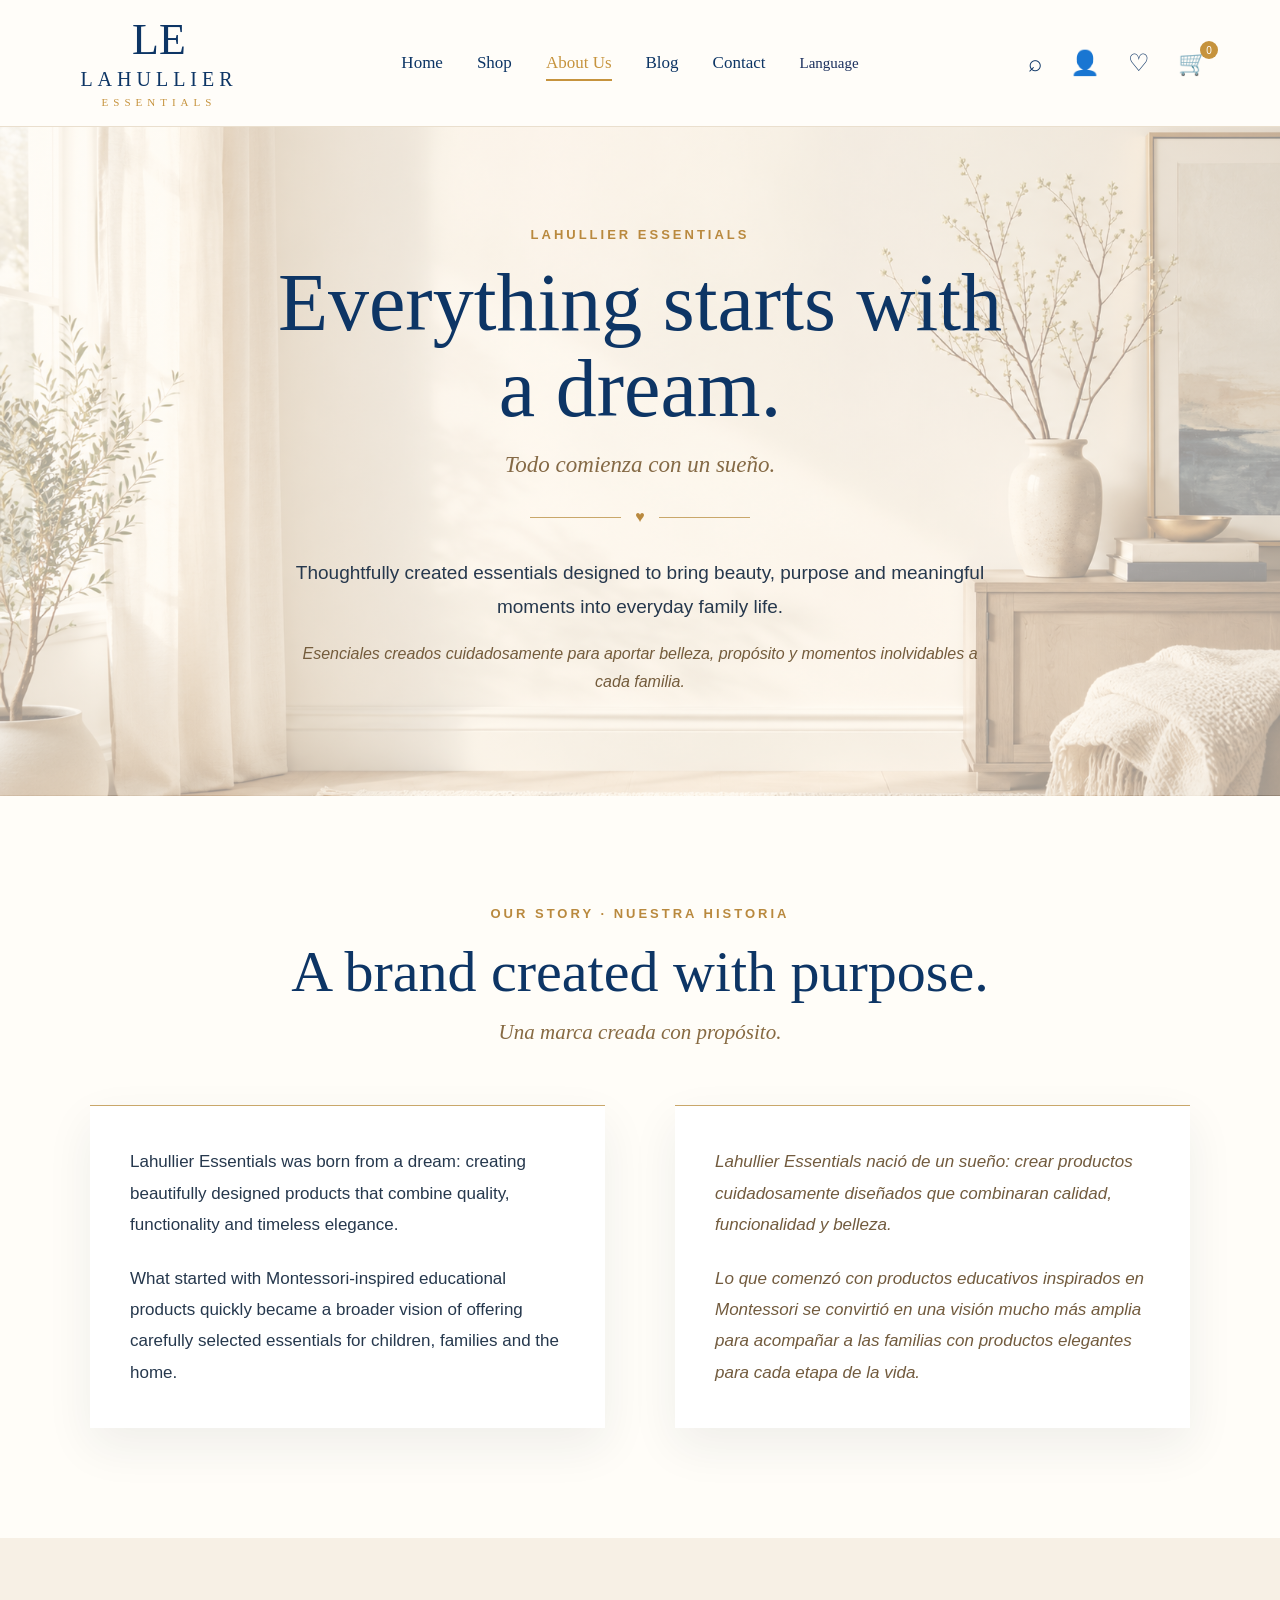
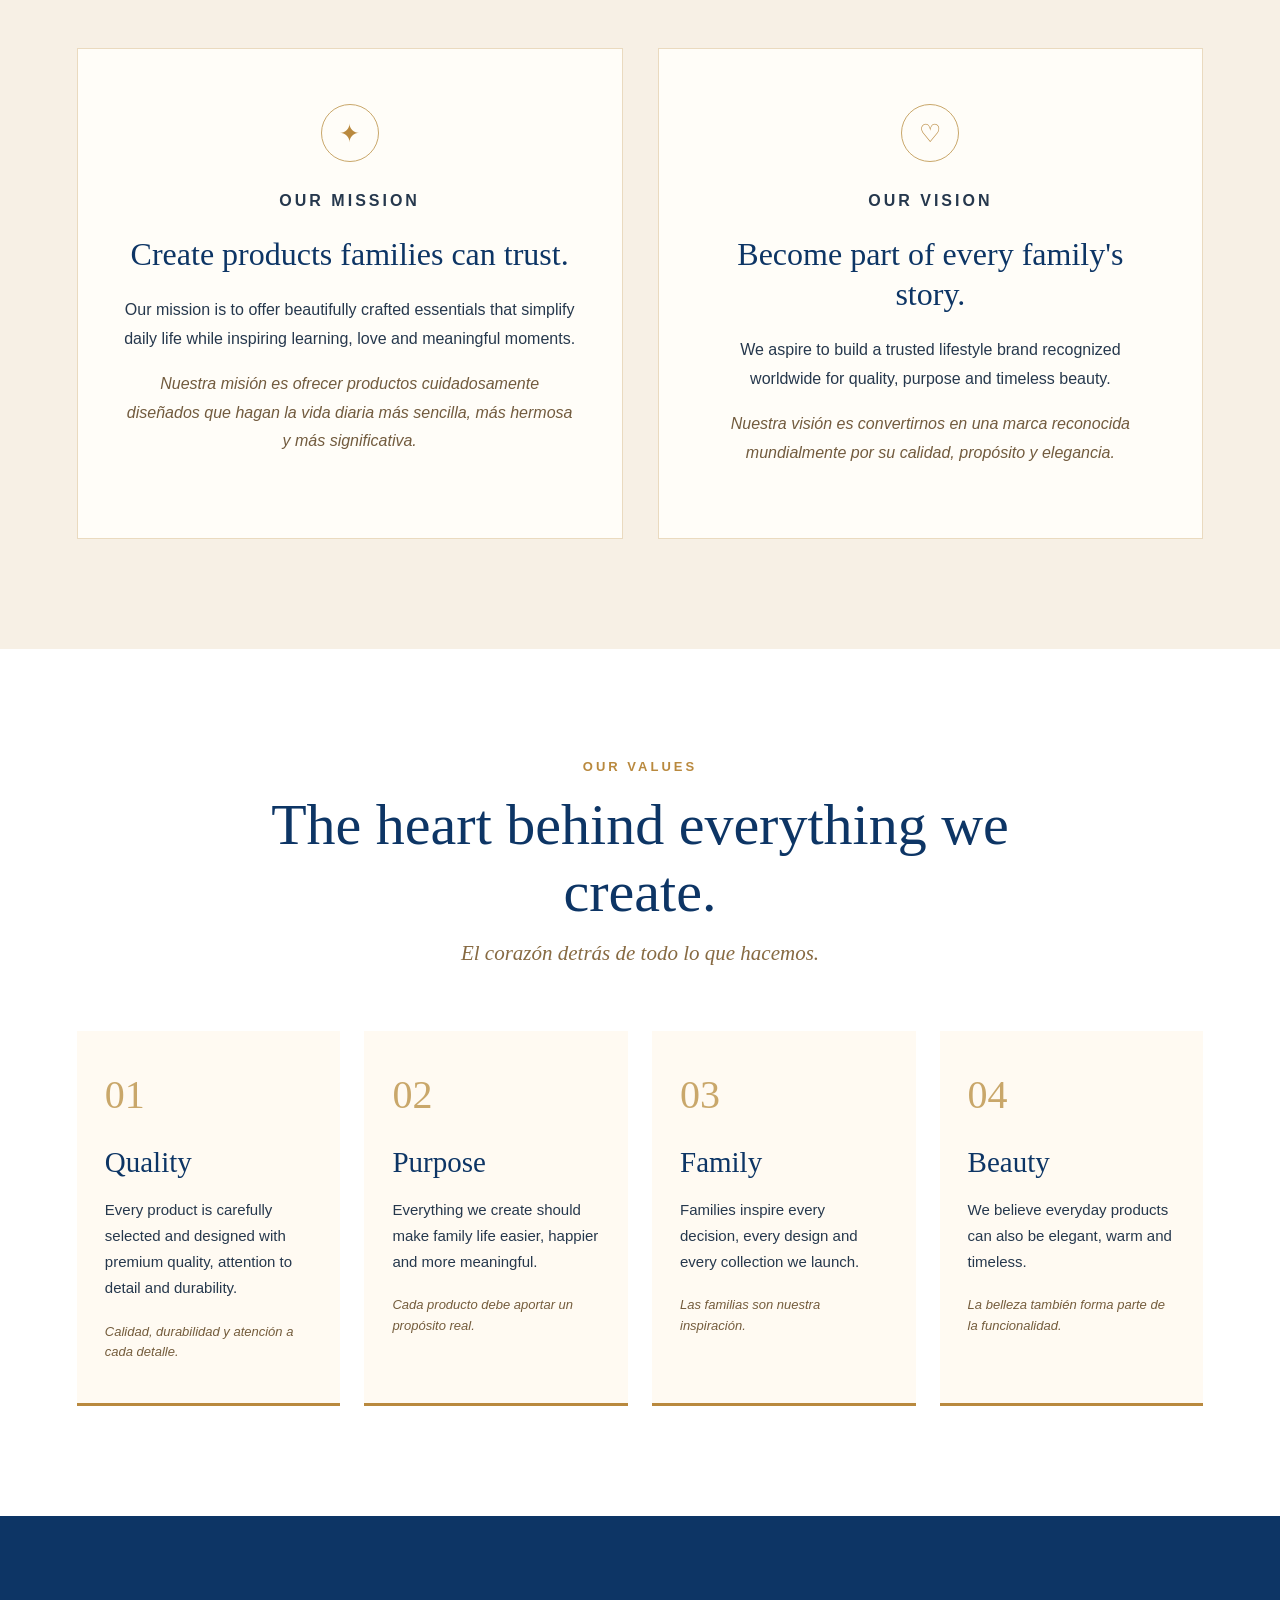
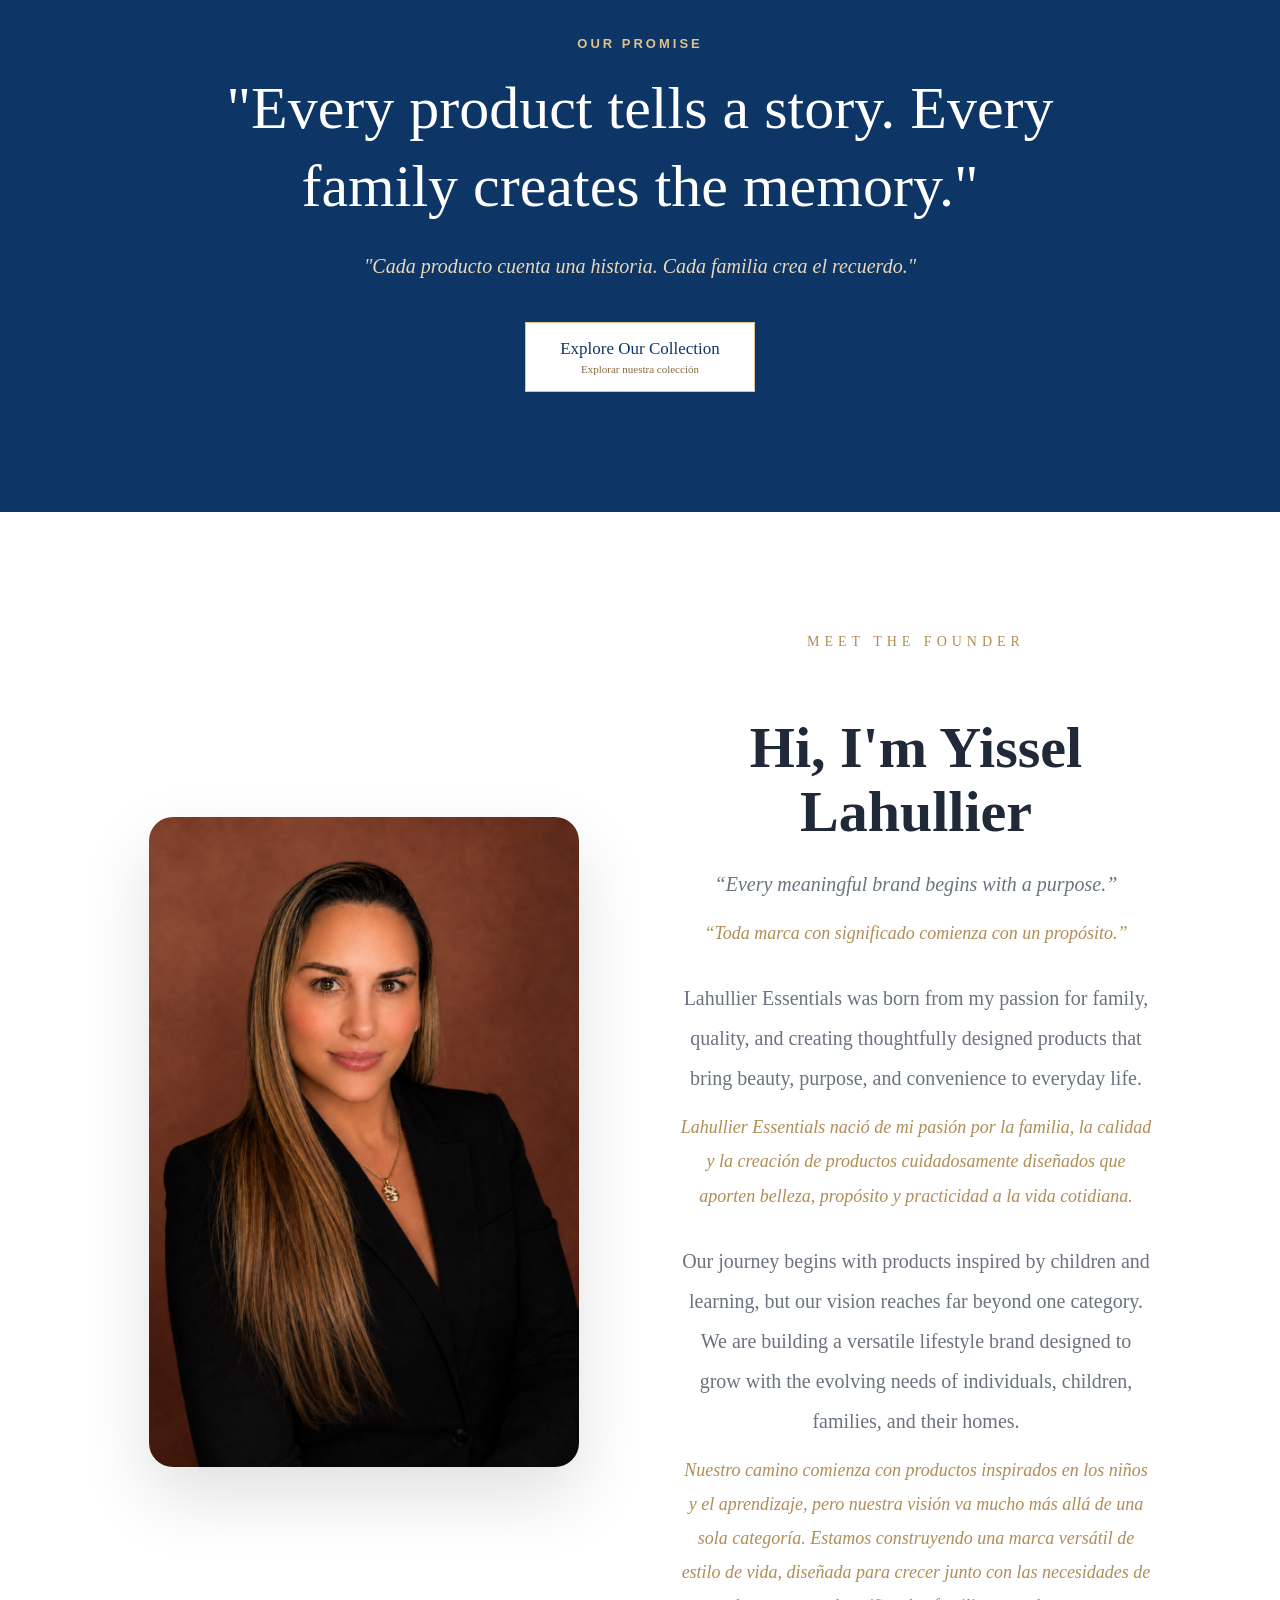
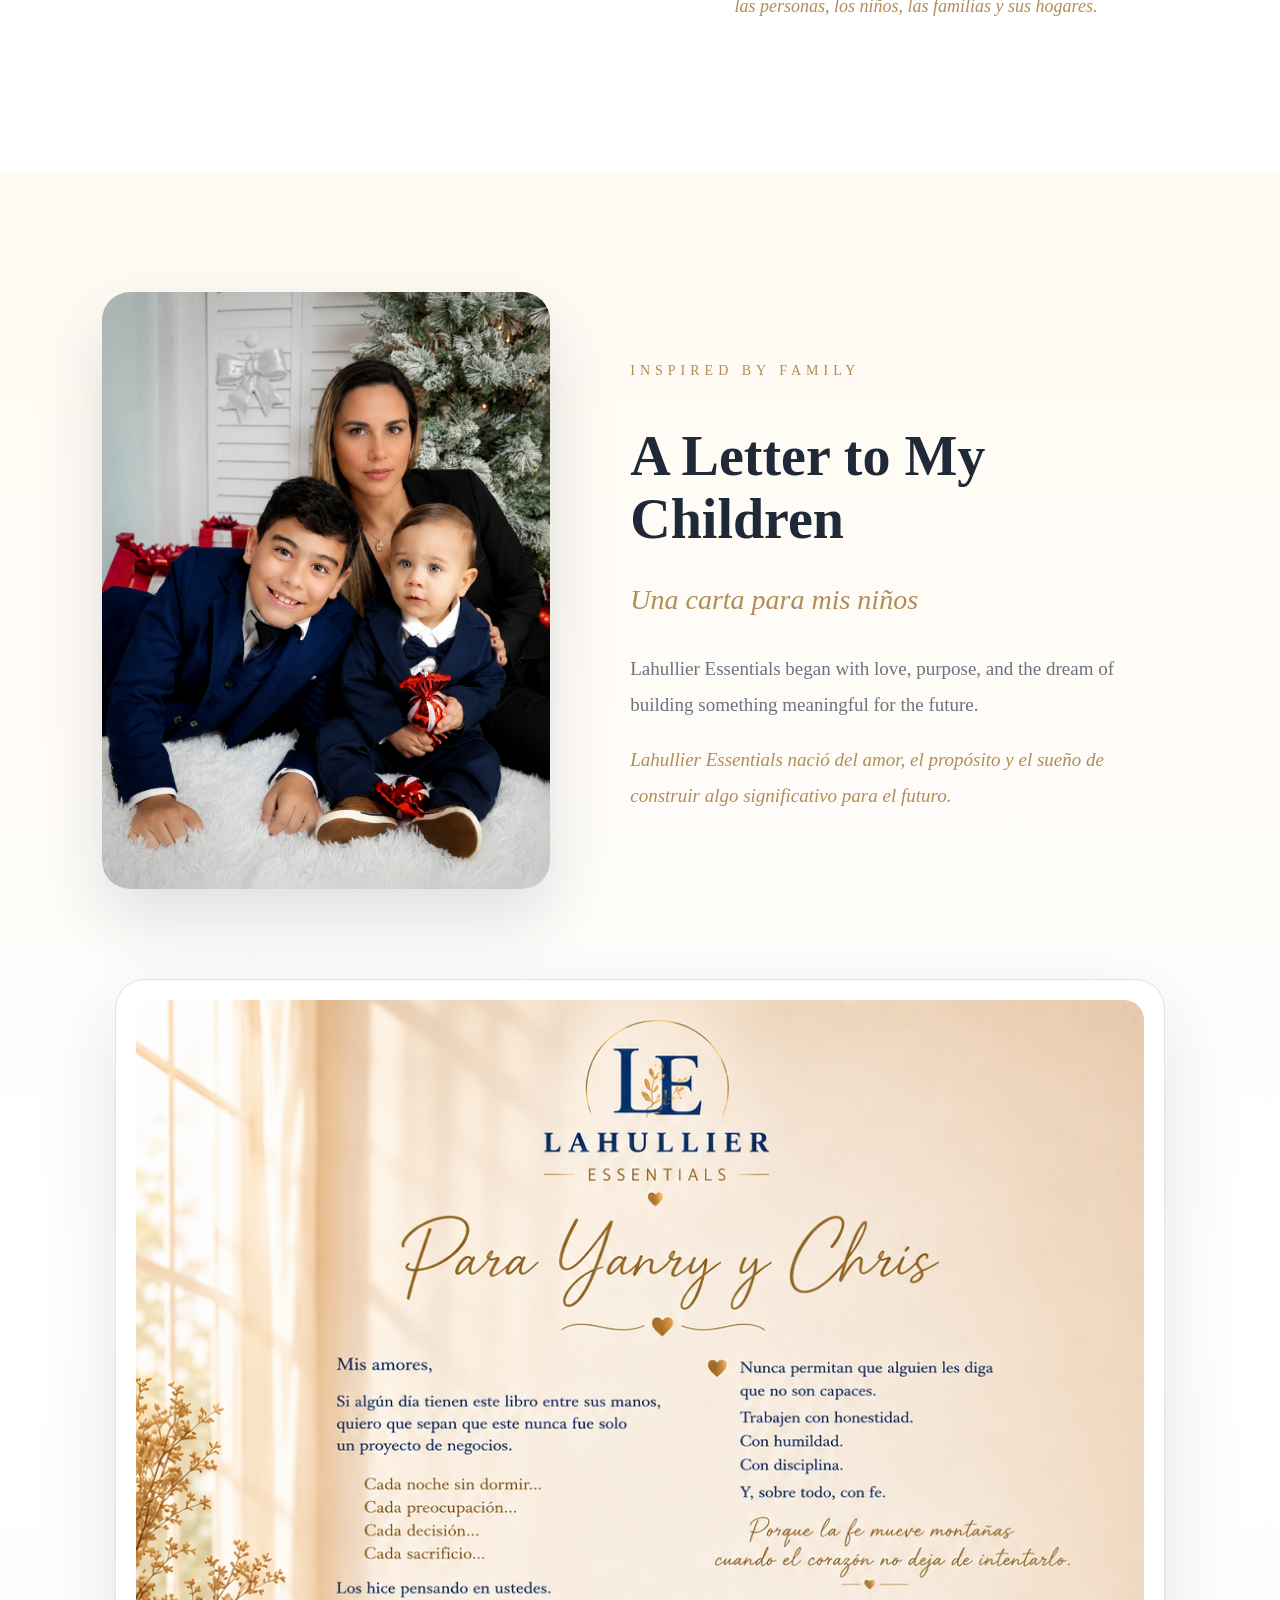
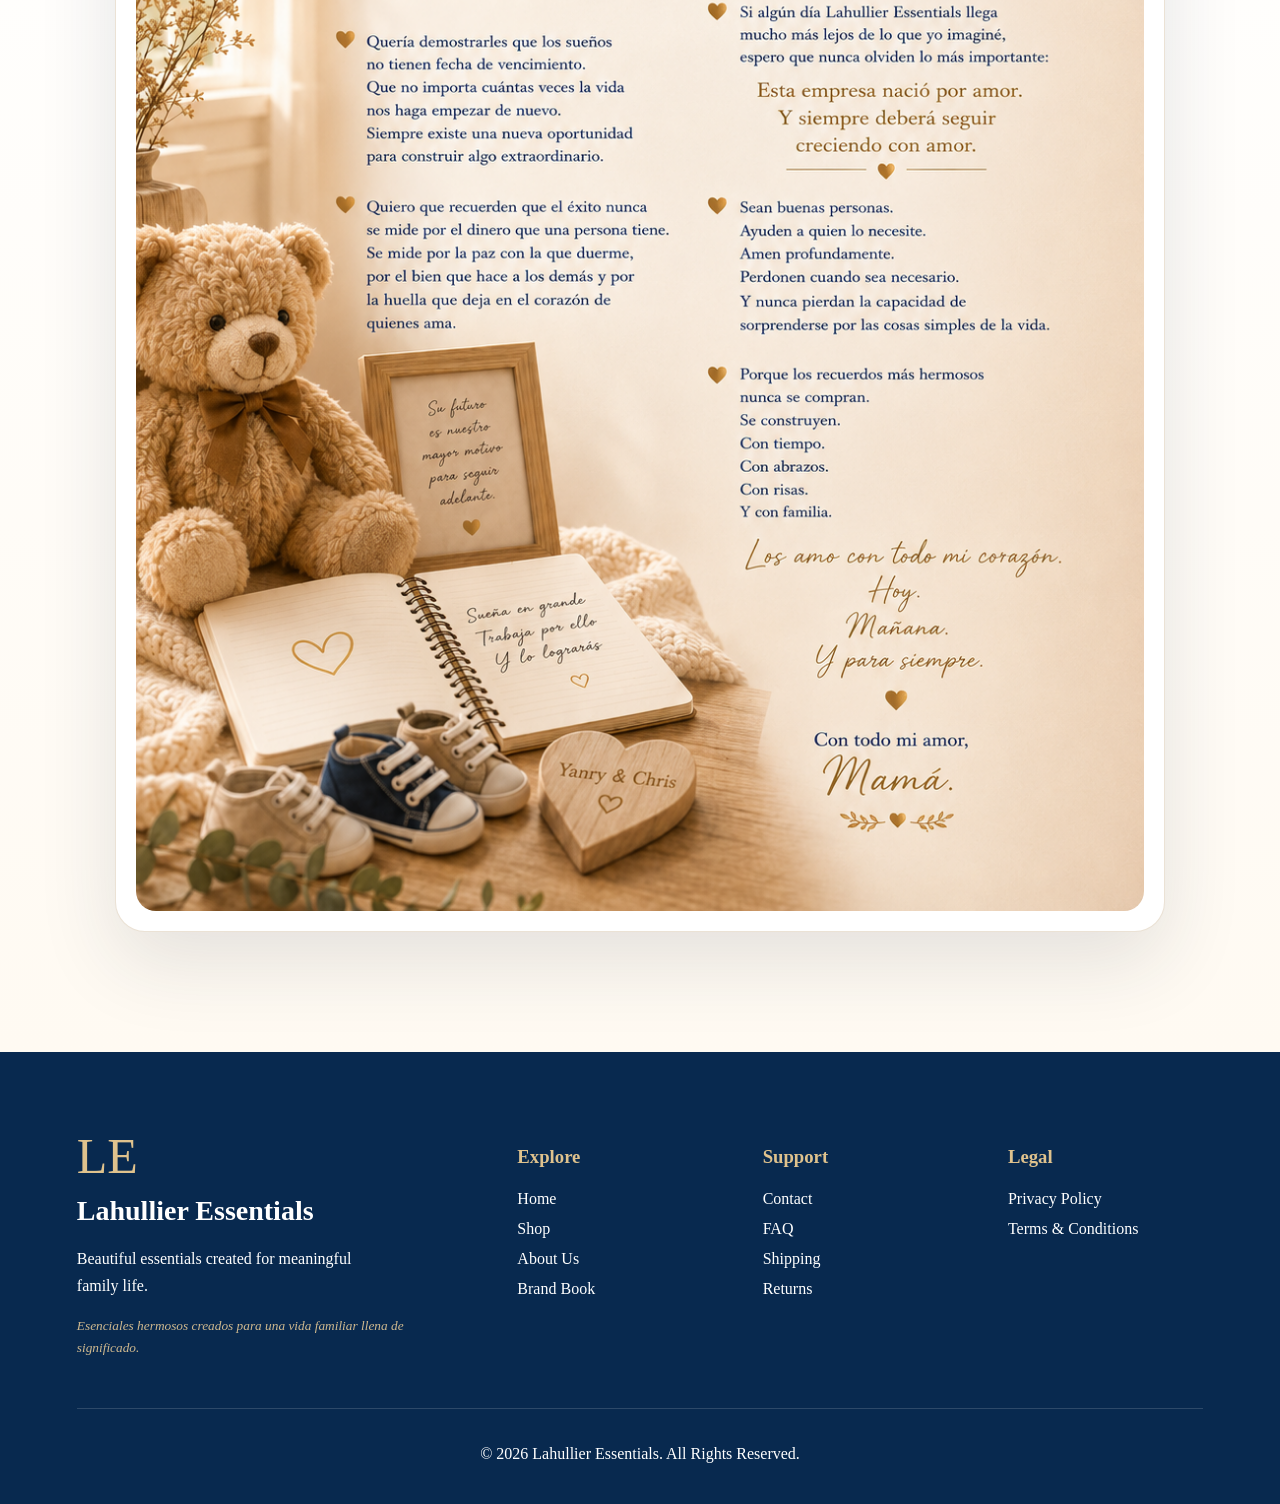
==== commit c0ecc2ec: "Update navigation links and add language menu" ====
--- a/about.html
+++ b/about.html
@@ -40,29 +40,16 @@
 
 <nav class="main-navigation">
 
-<a href="index.html">
-Home
-</a>
-
-<a href="shop.html">
-Shop
-</a>
-
-<a href="about.html" class="active">
-About Us
-</a>
-
-<a href="brand-book.html">
-Brand Book
-</a>
-
-<a href="blog.html">
-Blog
-</a>
-
-<a href="contact.html">
-Contact
-</a>
+    <a href="index.html">Home</a>
+    <a href="shop.html">Shop</a>
+    <a href="about.html" class="active">About Us</a>
+    <a href="blog.html">Blog</a>
+    <a href="contact.html">Contact</a>
+
+    <div class="language-menu">
+        <span class="language-label">Language</span>
+        <div class="gtranslate_wrapper"></div>
+    </div>
 
 </nav>
 
@@ -755,7 +742,16 @@
 </div>
 
 </footer>
-
+<script>
+window.gtranslateSettings = {
+    "default_language":"en",
+    "native_language_names":true,
+    "languages":["en","fr","it","es","pt","de","ja","zh-TW"],
+    "wrapper_selector":".gtranslate_wrapper"
+}
+</script>
+
+<script src="https://cdn.gtranslate.net/widgets/latest/dropdown.js" defer></script>
 <script src="Script.js"></script>
 </body>
 
--- a/Style.css
+++ b/Style.css
@@ -2447,3 +2447,525 @@
         overflow-wrap:anywhere;
     }
 }
+/* ===== SHOP PAGE ===== */
+
+.shop-page{
+    width:100%;
+    background:#fffaf2;
+    color:#263650;
+}
+
+/* PORTADA DE SHOP */
+
+.shop-hero{
+    min-height:570px;
+    padding:110px 28px 100px;
+
+    display:flex;
+    flex-direction:column;
+    justify-content:center;
+    align-items:center;
+    text-align:center;
+
+    background:
+        radial-gradient(
+            circle at top left,
+            rgba(176,141,87,.18),
+            transparent 38%
+        ),
+        radial-gradient(
+            circle at bottom right,
+            rgba(27,47,93,.10),
+            transparent 40%
+        ),
+        linear-gradient(
+            135deg,
+            #fffaf2 0%,
+            #f7ecdc 52%,
+            #fffdf8 100%
+        );
+
+    border-bottom:1px solid rgba(176,141,87,.28);
+}
+
+.shop-label{
+    margin:0 0 20px;
+    font-family:"Montserrat", sans-serif;
+    font-size:13px;
+    font-weight:600;
+    letter-spacing:4px;
+    color:#b08d57;
+}
+
+.shop-hero h1{
+    max-width:850px;
+    margin:0;
+
+    font-family:"Playfair Display", serif;
+    font-size:60px;
+    font-weight:500;
+    line-height:1.12;
+    color:#1b2f5d;
+}
+
+.shop-title-spanish{
+    max-width:750px;
+    margin:17px 0 0;
+
+    font-family:"Lora", serif;
+    font-size:22px;
+    font-style:italic;
+    line-height:1.5;
+    color:#9a7441;
+}
+
+.shop-divider{
+    width:180px;
+    margin:28px auto;
+
+    display:flex;
+    align-items:center;
+    justify-content:center;
+    gap:13px;
+}
+
+.shop-divider span:not(.shop-heart){
+    width:60px;
+    height:1px;
+    background:#b08d57;
+}
+
+.shop-heart{
+    font-size:13px;
+    color:#b08d57;
+}
+
+.shop-intro{
+    max-width:700px;
+    margin:0 auto 12px;
+
+    font-family:"Lora", serif;
+    font-size:17px;
+    line-height:1.8;
+    color:#34425a;
+}
+
+.shop-spanish{
+    font-style:italic;
+    color:#8b704d;
+}
+
+/* SECCIÓN DE COLECCIONES */
+
+.shop-preview{
+    padding:95px 40px 105px;
+    text-align:center;
+    background:#fffdf8;
+}
+
+.shop-section-label{
+    margin:0 0 18px;
+
+    font-family:"Montserrat", sans-serif;
+    font-size:12px;
+    font-weight:600;
+    letter-spacing:3px;
+    color:#b08d57;
+}
+
+.shop-preview h2{
+    margin:0;
+
+    font-family:"Playfair Display", serif;
+    font-size:48px;
+    font-weight:500;
+    color:#1b2f5d;
+}
+
+.shop-section-spanish{
+    margin:10px 0 55px;
+
+    font-family:"Lora", serif;
+    font-size:19px;
+    font-style:italic;
+    color:#9a7441;
+}
+
+/* TARJETAS */
+
+.shop-grid{
+    width:100%;
+    max-width:1180px;
+    margin:0 auto;
+
+    display:grid;
+    grid-template-columns:repeat(3, 1fr);
+    gap:28px;
+}
+
+.shop-card{
+    min-height:425px;
+    padding:42px 34px;
+
+    display:flex;
+    flex-direction:column;
+    text-align:left;
+
+    background:#ffffff;
+    border:1px solid rgba(176,141,87,.30);
+    border-bottom:4px solid #b08d57;
+    box-shadow:0 15px 35px rgba(27,47,93,.09);
+
+    transition:transform .3s ease, box-shadow .3s ease;
+}
+
+.shop-card:hover{
+    transform:translateY(-7px);
+    box-shadow:0 22px 45px rgba(27,47,93,.15);
+}
+
+.shop-card-number{
+    margin-bottom:24px;
+
+    font-family:"Playfair Display", serif;
+    font-size:31px;
+    color:#b08d57;
+}
+
+.shop-card h3{
+    margin:0 0 8px;
+
+    font-family:"Playfair Display", serif;
+    font-size:29px;
+    font-weight:500;
+    line-height:1.2;
+    color:#1b2f5d;
+}
+
+.shop-card h4{
+    margin:0 0 25px;
+
+    font-family:"Lora", serif;
+    font-size:17px;
+    font-weight:400;
+    font-style:italic;
+    color:#9a7441;
+}
+
+.shop-card p{
+    margin:0 0 15px;
+
+    font-family:"Lora", serif;
+    font-size:15px;
+    line-height:1.75;
+    color:#39465b;
+}
+
+.shop-coming-soon{
+    display:inline-block;
+    align-self:flex-start;
+
+    margin-top:auto;
+    padding-top:25px;
+
+    font-family:"Montserrat", sans-serif;
+    font-size:11px;
+    font-weight:600;
+    letter-spacing:1.6px;
+    color:#b08d57;
+}
+
+/* CIERRE DE SHOP */
+
+.shop-closing{
+    padding:90px 25px;
+    text-align:center;
+    background:#1b4275;
+    color:#ffffff;
+}
+
+.shop-closing-heart{
+    display:block;
+    margin-bottom:24px;
+    font-size:18px;
+    color:#d1ad70;
+}
+
+.shop-closing blockquote{
+    max-width:900px;
+    margin:0 auto 22px;
+
+    font-family:"Playfair Display", serif;
+    font-size:43px;
+    font-weight:400;
+    line-height:1.35;
+    color:#ffffff;
+}
+
+.shop-closing p{
+    margin:0;
+
+    font-family:"Lora", serif;
+    font-size:17px;
+    font-style:italic;
+    color:#e4cda9;
+}
+
+/* SHOP EN TELÉFONOS Y TABLETAS */
+
+@media(max-width:900px){
+
+    .shop-grid{
+        grid-template-columns:1fr;
+        max-width:620px;
+    }
+
+    .shop-card{
+        min-height:auto;
+    }
+}
+
+@media(max-width:768px){
+
+    .shop-hero{
+        min-height:520px;
+        padding:85px 22px 80px;
+    }
+
+    .shop-hero h1{
+        font-size:43px;
+    }
+
+    .shop-title-spanish{
+        font-size:19px;
+    }
+
+    .shop-intro{
+        font-size:15px;
+        line-height:1.7;
+    }
+
+    .shop-preview{
+        padding:75px 20px 85px;
+    }
+
+    .shop-preview h2{
+        font-size:38px;
+    }
+
+    .shop-section-spanish{
+        margin-bottom:42px;
+    }
+
+    .shop-card{
+        padding:36px 27px;
+    }
+
+    .shop-card h3{
+        font-size:27px;
+    }
+
+    .shop-closing{
+        padding:75px 22px;
+    }
+
+    .shop-closing blockquote{
+        font-size:32px;
+    }
+
+    .shop-closing p{
+        font-size:15px;
+    }
+}
+/* ===== SHOP HERO BACKGROUND IMAGE ===== */
+
+.shop-hero{
+    background-image:
+        linear-gradient(
+            rgba(255,250,242,.28),
+            rgba(255,250,242,.28)
+        ),
+        url("assets/6029200A-1F6E-4AF1-BDAC-0B0F8519E42A.png") !important;
+
+    background-size:cover !important;
+    background-position:center center !important;
+    background-repeat:no-repeat !important;
+}
+
+.shop-hero h1,
+.shop-hero .shop-label,
+.shop-hero .shop-title-spanish,
+.shop-hero .shop-intro{
+    text-shadow:0 2px 12px rgba(255,255,255,.85);
+}
+/* ===== HOME ACTION BUTTONS ===== */
+
+.home-action-links{
+    width:100%;
+    padding:48px 24px 58px;
+
+    display:flex;
+    justify-content:center;
+    align-items:center;
+    gap:20px;
+    flex-wrap:wrap;
+
+    background:#fffaf2;
+}
+
+.home-action-button{
+    min-width:285px;
+    padding:16px 28px;
+
+    display:inline-flex;
+    justify-content:center;
+    align-items:center;
+
+    font-family:"Montserrat", sans-serif;
+    font-size:13px;
+    font-weight:500;
+    letter-spacing:.3px;
+    text-align:center;
+    text-decoration:none;
+
+    border:1px solid transparent;
+    box-shadow:0 8px 20px rgba(27,47,93,.10);
+
+    transition:
+        transform .3s ease,
+        background .3s ease,
+        color .3s ease,
+        border-color .3s ease,
+        box-shadow .3s ease;
+}
+
+/* Botón de Shop */
+
+.home-action-primary{
+    color:#ffffff;
+    background:#1b4275;
+    border-color:#1b4275;
+}
+
+.home-action-primary:hover{
+    color:#ffffff;
+    background:#142f57;
+    border-color:#142f57;
+    transform:translateY(-3px);
+    box-shadow:0 12px 26px rgba(27,47,93,.18);
+}
+
+/* Botón de About Us */
+
+.home-action-secondary{
+    color:#1b2f5d;
+    background:#ffffff;
+    border-color:#b08d57;
+}
+
+.home-action-secondary:hover{
+    color:#ffffff;
+    background:#b08d57;
+    border-color:#b08d57;
+    transform:translateY(-3px);
+    box-shadow:0 12px 26px rgba(176,141,87,.20);
+}
+
+/* Botones en teléfonos */
+
+@media(max-width:650px){
+
+    .home-action-links{
+        padding:35px 18px 45px;
+        flex-direction:column;
+        gap:14px;
+    }
+
+    .home-action-button{
+        width:100%;
+        min-width:0;
+        max-width:390px;
+        padding:16px 15px;
+        font-size:12px;
+    }
+}
+/* ===== LANGUAGE SELECTOR ===== */
+
+.gtranslate_wrapper{
+    display:flex;
+    align-items:center;
+    justify-content:center;
+    margin-left:8px;
+}
+
+/* Selector de idioma */
+
+.gtranslate_wrapper select,
+.gtranslate_wrapper .gt_selector{
+    min-width:115px;
+
+    padding:7px 24px 7px 8px;
+
+    font-family:"Lora", serif;
+    font-size:15px;
+    font-weight:400;
+
+    color:#1b2f5d;
+    background:transparent;
+
+    border:none;
+    border-bottom:1px solid transparent;
+
+    outline:none;
+    cursor:pointer;
+
+    transition:.3s ease;
+}
+
+.gtranslate_wrapper select:hover,
+.gtranslate_wrapper .gt_selector:hover{
+    color:#b08d57;
+    border-bottom-color:#b08d57;
+}
+
+.gtranslate_wrapper select:focus,
+.gtranslate_wrapper .gt_selector:focus{
+    border-bottom-color:#b08d57;
+}
+
+/* Para que se integre bien al menú */
+
+.main-navigation{
+    display:flex;
+    align-items:center;
+}
+
+/* TABLET Y TELÉFONO */
+
+@media(max-width:900px){
+
+    .gtranslate_wrapper{
+        margin-left:0;
+        margin-top:4px;
+    }
+
+    .gtranslate_wrapper select,
+    .gtranslate_wrapper .gt_selector{
+        min-width:105px;
+        font-size:14px;
+    }
+}
+/* ===== LANGUAGE MENU LABEL ===== */
+
+.language-menu{
+    display:flex;
+    align-items:center;
+    gap:6px;
+}
+
+.language-label{
+    font-family:"Lora", serif;
+    font-size:15px;
+    color:#1b2f5d;
+    white-space:nowrap;
+}
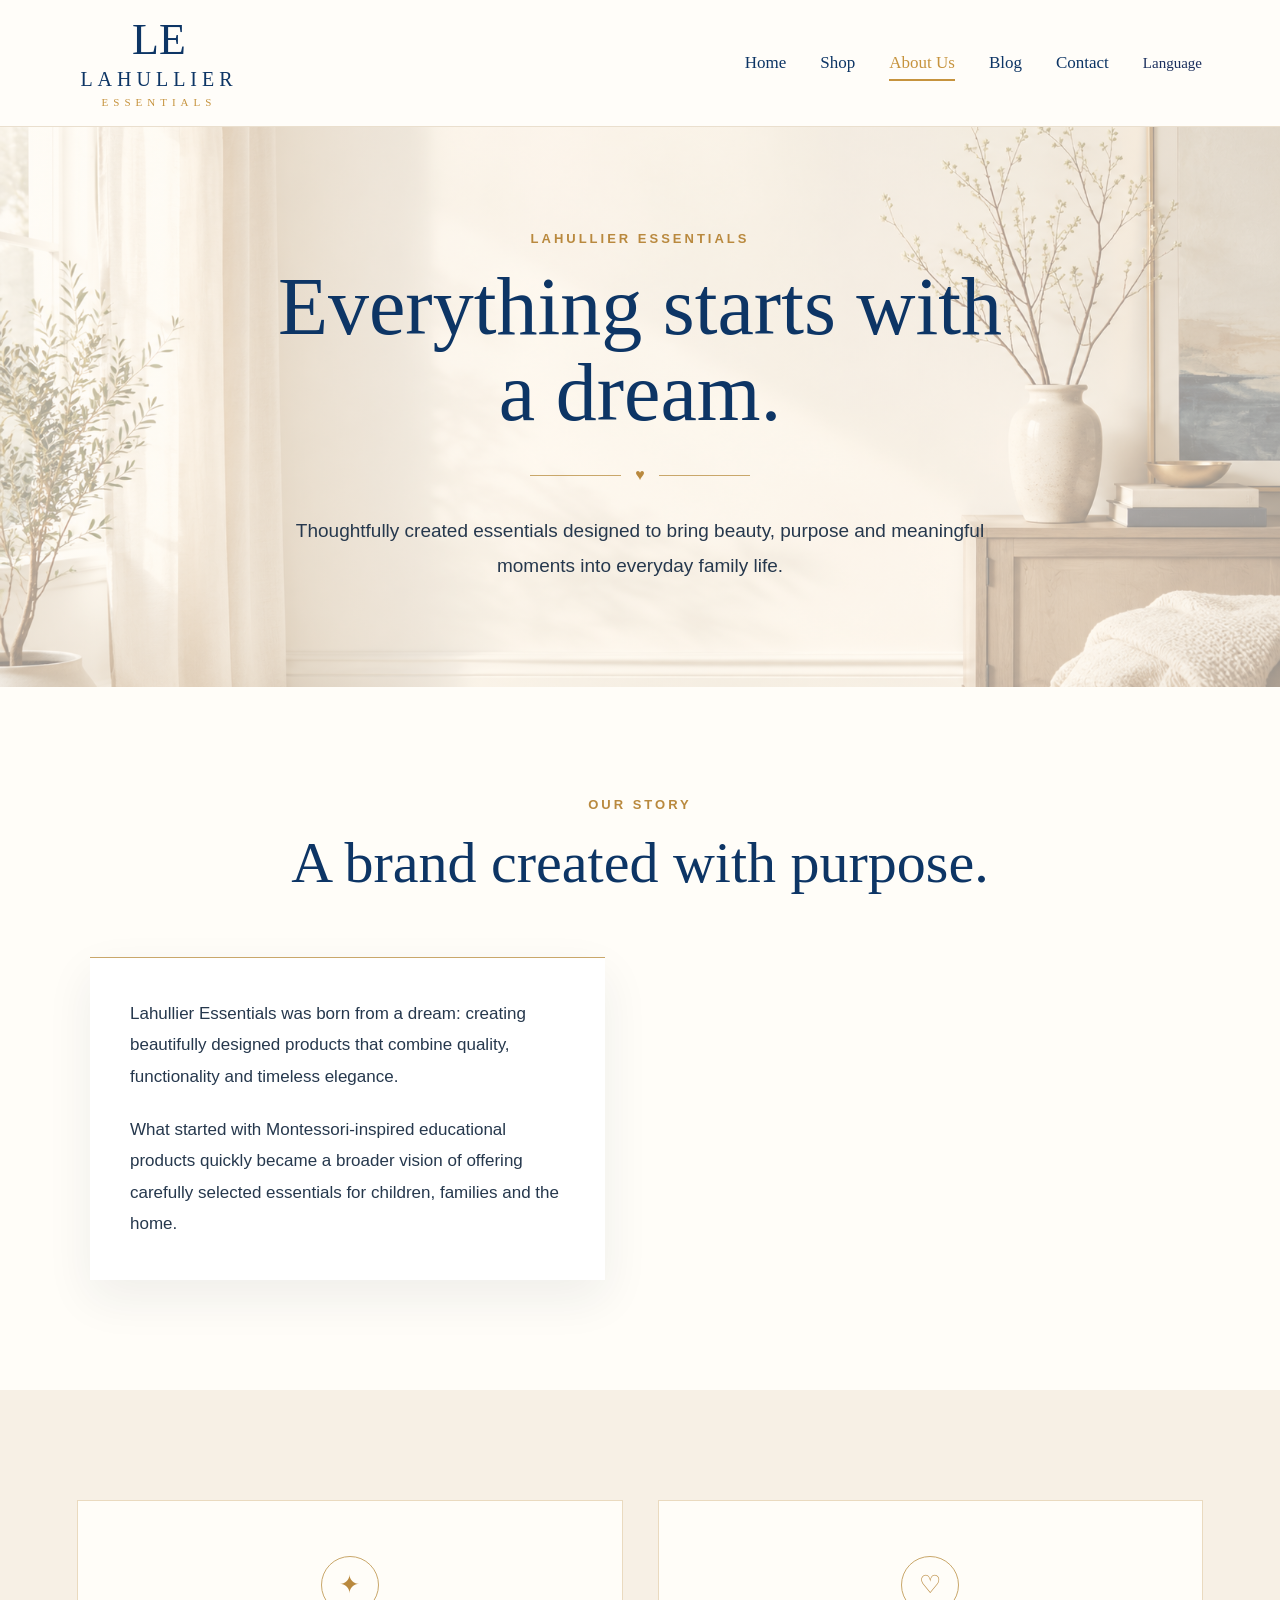
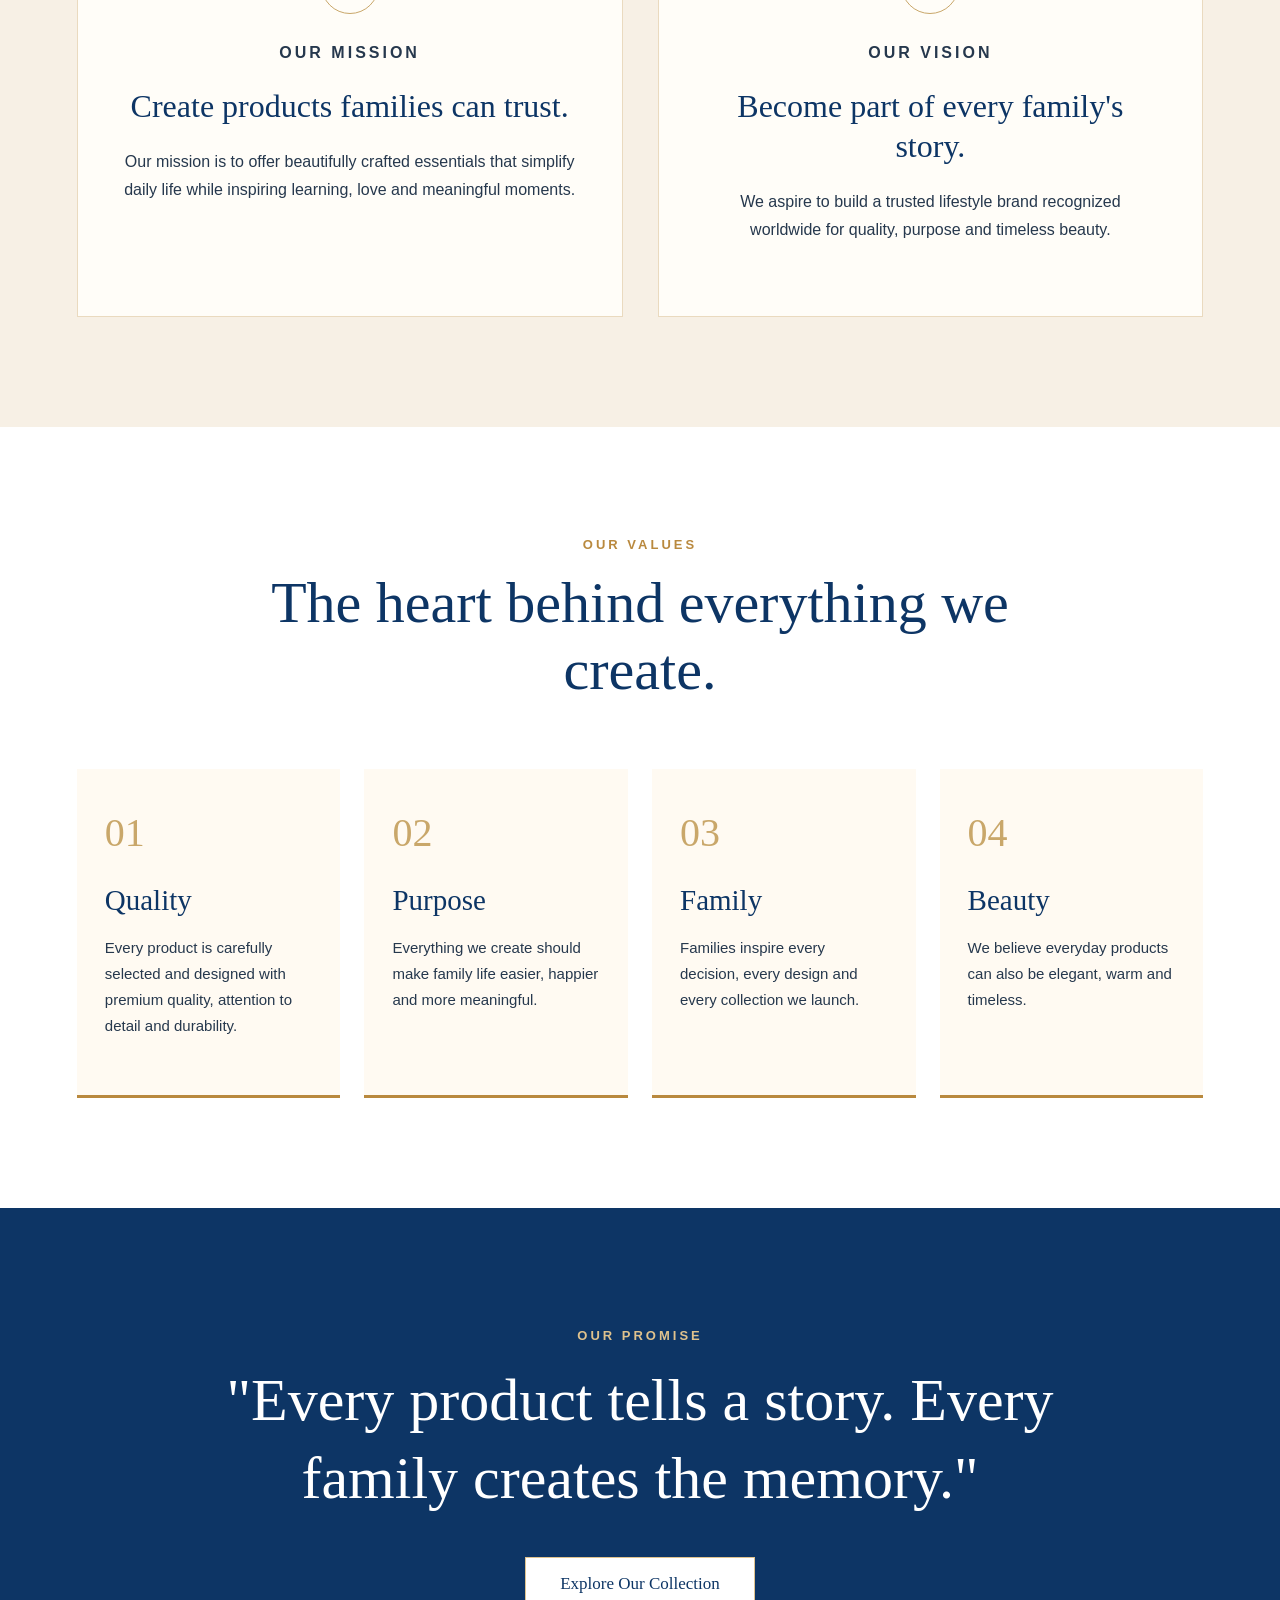
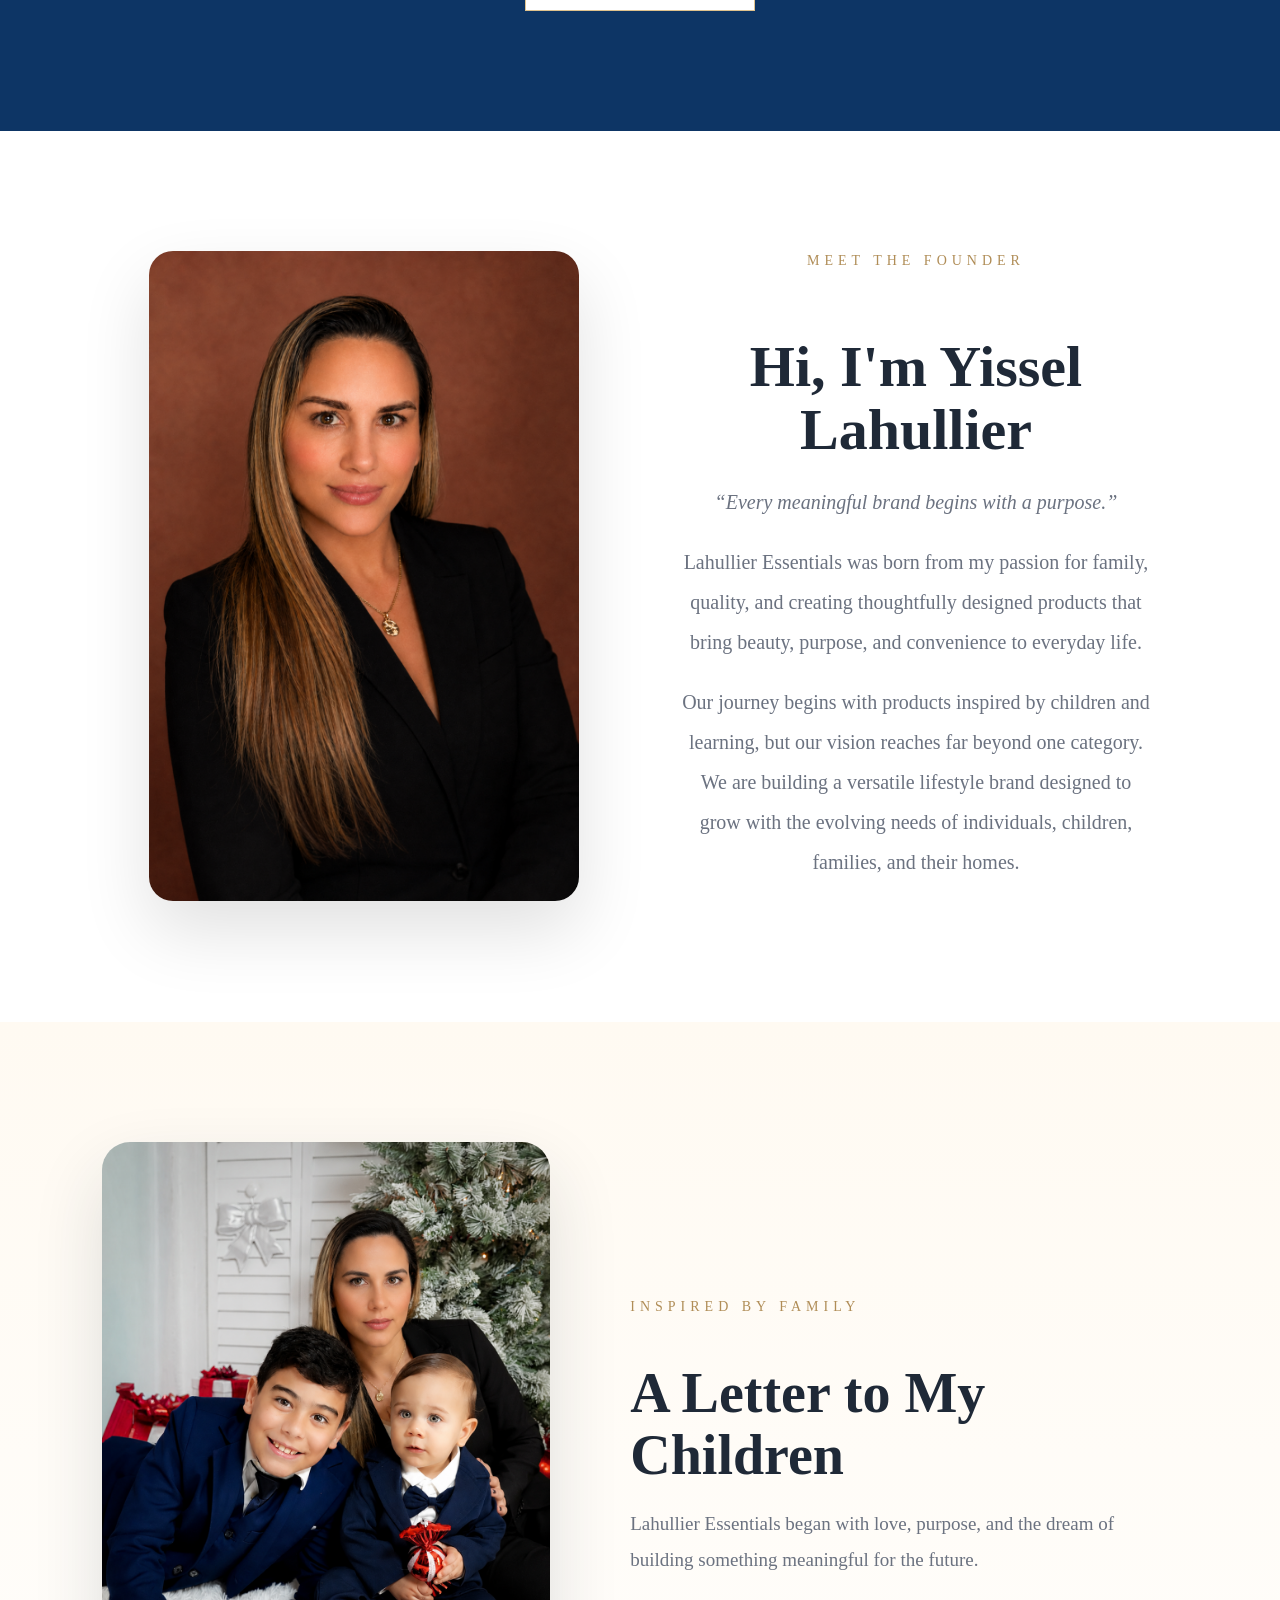
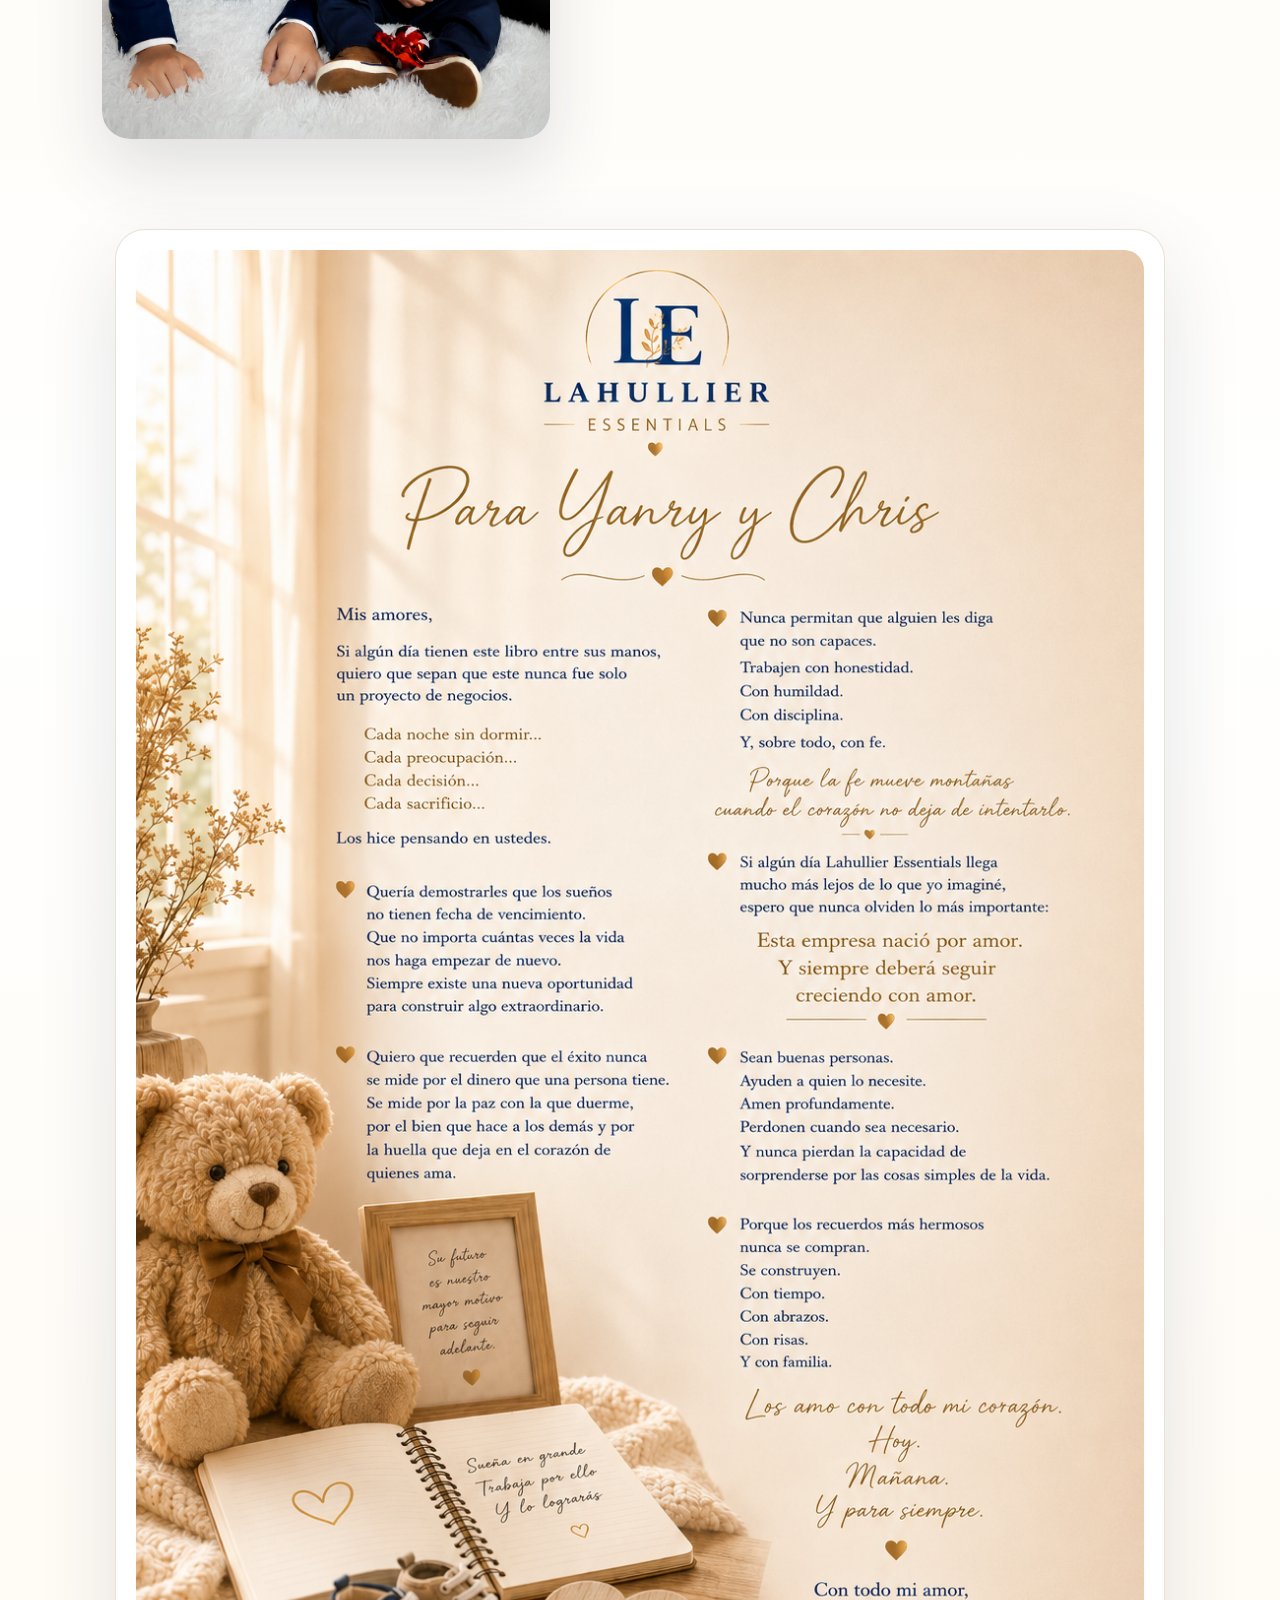
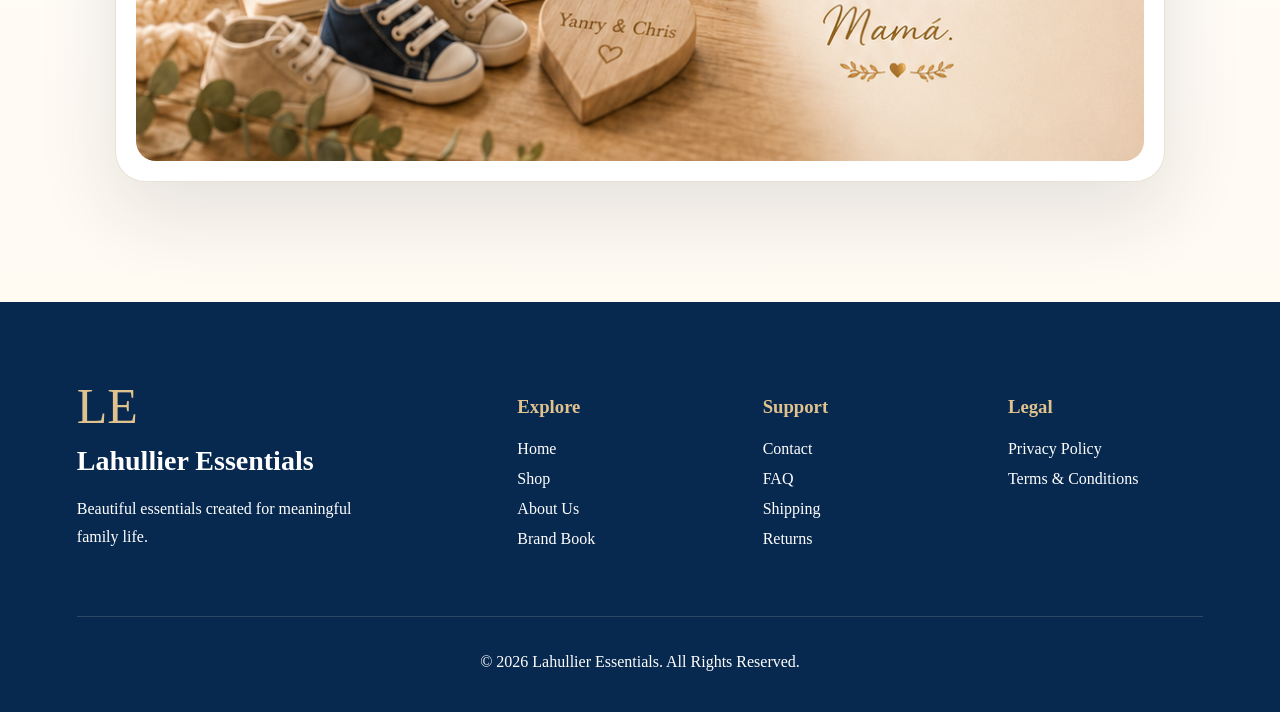
==== commit 8893a9db: "Update about.html" ====
--- a/about.html
+++ b/about.html
@@ -53,20 +53,7 @@
 
 </nav>
 
-<div class="header-actions">
-
-<button>⌕</button>
-
-<button>👤</button>
-
-<button>♡</button>
-
-<button class="cart-button">
-🛒
-<span class="cart-count">0</span>
-</button>
-
-</div>
+
 
 </header>
 
@@ -86,9 +73,7 @@
 Everything starts with a dream.
 </h1>
 
-<p class="about-hero-spanish">
-Todo comienza con un sueño.
-</p>
+
 
 <div class="about-gold-divider">
 
@@ -109,14 +94,7 @@
 
 </p>
 
-<p class="about-intro-spanish">
-
-Esenciales creados cuidadosamente
-para aportar belleza,
-propósito y momentos
-inolvidables a cada familia.
-
-</p>
+
 
 </div>
 
@@ -130,7 +108,7 @@
 
 <p class="about-section-label">
 
-OUR STORY · NUESTRA HISTORIA
+OUR STORY
 
 </p>
 
@@ -140,11 +118,7 @@
 
 </h2>
 
-<p class="about-heading-spanish">
-
-Una marca creada con propósito.
-
-</p>
+
 
 </div>
 
@@ -173,27 +147,7 @@
 
 </div>
 
-<div class="about-story-column about-story-column-spanish">
-
-<p>
-
-Lahullier Essentials nació de un sueño:
-crear productos cuidadosamente
-diseñados que combinaran calidad,
-funcionalidad y belleza.
-
-</p>
-
-<p>
-
-Lo que comenzó con productos
-educativos inspirados en Montessori
-se convirtió en una visión mucho más
-amplia para acompañar a las familias
-con productos elegantes para cada
-etapa de la vida.
-
-</p>
+
 
 </div>
 
@@ -236,14 +190,7 @@
 
 </p>
 
-<p class="about-card-spanish">
-
-Nuestra misión es ofrecer productos
-cuidadosamente diseñados que hagan
-la vida diaria más sencilla,
-más hermosa y más significativa.
-
-</p>
+
 
 </article>
 
@@ -275,13 +222,6 @@
 
 </p>
 
-<p class="about-card-spanish">
-
-Nuestra visión es convertirnos en una
-marca reconocida mundialmente por
-su calidad, propósito y elegancia.
-
-</p>
 
 </article>
 
@@ -308,11 +248,7 @@
 
 </h2>
 
-<p class="about-heading-spanish">
-
-El corazón detrás de todo lo que hacemos.
-
-</p>
+
 
 </div>
 
@@ -335,12 +271,7 @@
 
 </p>
 
-<small>
-
-Calidad, durabilidad y atención
-a cada detalle.
-
-</small>
+
 
 </article>
 
@@ -363,12 +294,7 @@
 
 </p>
 
-<small>
-
-Cada producto debe aportar
-un propósito real.
-
-</small>
+
 
 </article>
 
@@ -391,11 +317,7 @@
 
 </p>
 
-<small>
-
-Las familias son nuestra inspiración.
-
-</small>
+
 
 </article>
 
@@ -417,12 +339,7 @@
 
 </p>
 
-<small>
-
-La belleza también forma parte
-de la funcionalidad.
-
-</small>
+
 
 </article>
 
@@ -450,12 +367,7 @@
 
 </blockquote>
 
-<p class="about-promise-spanish">
-
-"Cada producto cuenta una historia.
-Cada familia crea el recuerdo."
-
-</p>
+
 
 <a href="shop.html"
 class="about-primary-button">
@@ -466,11 +378,7 @@
 
 </span>
 
-<small>
-
-Explorar nuestra colección
-
-</small>
+
 
 </a>
 
@@ -503,9 +411,7 @@
             “Every meaningful brand begins with a purpose.”
         </p>
 
-        <p class="founder-quote founder-spanish">
-            “Toda marca con significado comienza con un propósito.”
-        </p>
+        
 
         <p>
             Lahullier Essentials was born from my passion for family,
@@ -513,12 +419,7 @@
             bring beauty, purpose, and convenience to everyday life.
         </p>
 
-        <p class="founder-spanish">
-            Lahullier Essentials nació de mi pasión por la familia,
-            la calidad y la creación de productos cuidadosamente
-            diseñados que aporten belleza, propósito y practicidad
-            a la vida cotidiana.
-        </p>
+       
 
         <p>
             Our journey begins with products inspired by children and
@@ -528,14 +429,7 @@
             families, and their homes.
         </p>
 
-        <p class="founder-spanish">
-            Nuestro camino comienza con productos inspirados en los
-            niños y el aprendizaje, pero nuestra visión va mucho más
-            allá de una sola categoría. Estamos construyendo una marca
-            versátil de estilo de vida, diseñada para crecer junto con
-            las necesidades de las personas, los niños, las familias
-            y sus hogares.
-        </p>
+     
 
     </div>
 
@@ -567,21 +461,14 @@
                 A Letter to My Children
             </h2>
 
-            <p class="children-letter-title-spanish">
-                Una carta para mis niños
-            </p>
-
+           
             <p class="children-letter-copy">
                 Lahullier Essentials began with love, purpose,
                 and the dream of building something meaningful
                 for the future.
             </p>
 
-            <p class="children-letter-copy children-letter-copy-spanish">
-                Lahullier Essentials nació del amor, el propósito
-                y el sueño de construir algo significativo
-                para el futuro.
-            </p>
+            
 
         </div>
 
@@ -625,13 +512,7 @@
 
 </p>
 
-<small>
-
-Esenciales hermosos creados
-para una vida familiar llena
-de significado.
-
-</small>
+
 
 </div>
 
